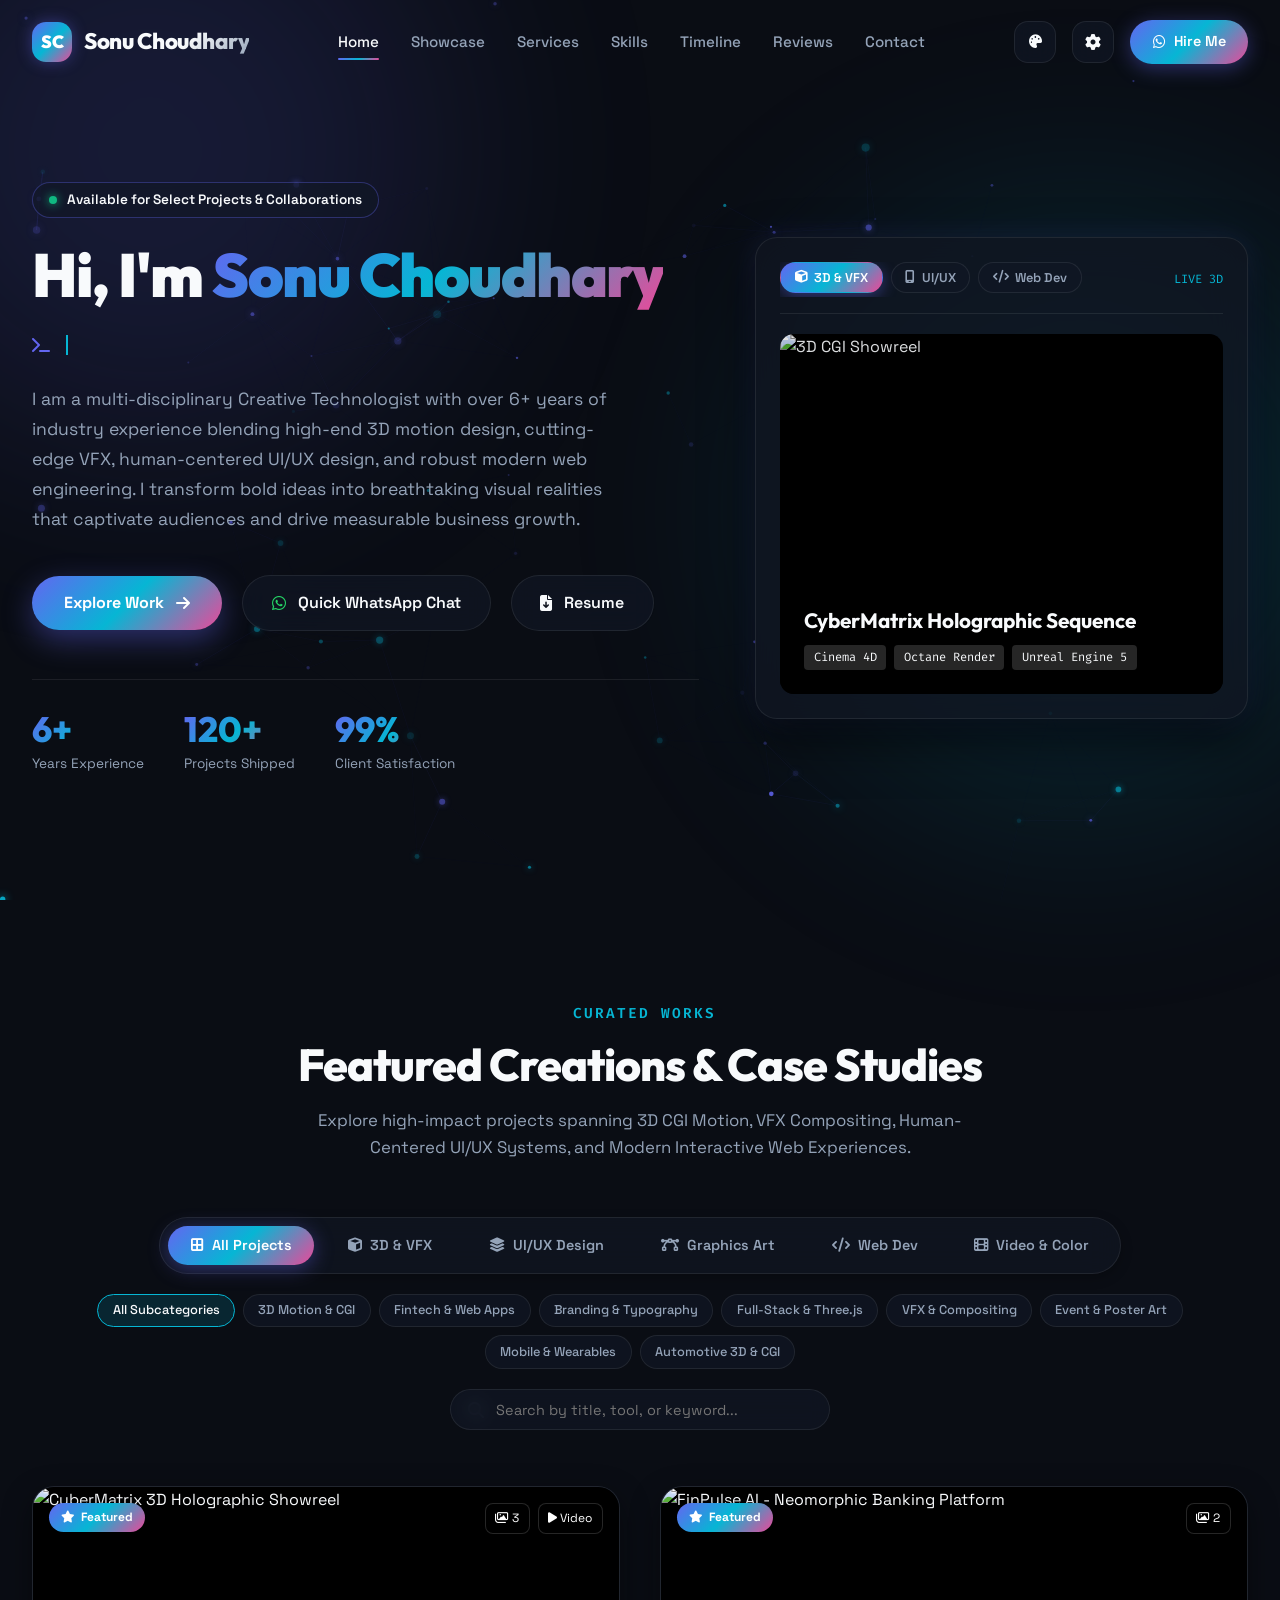
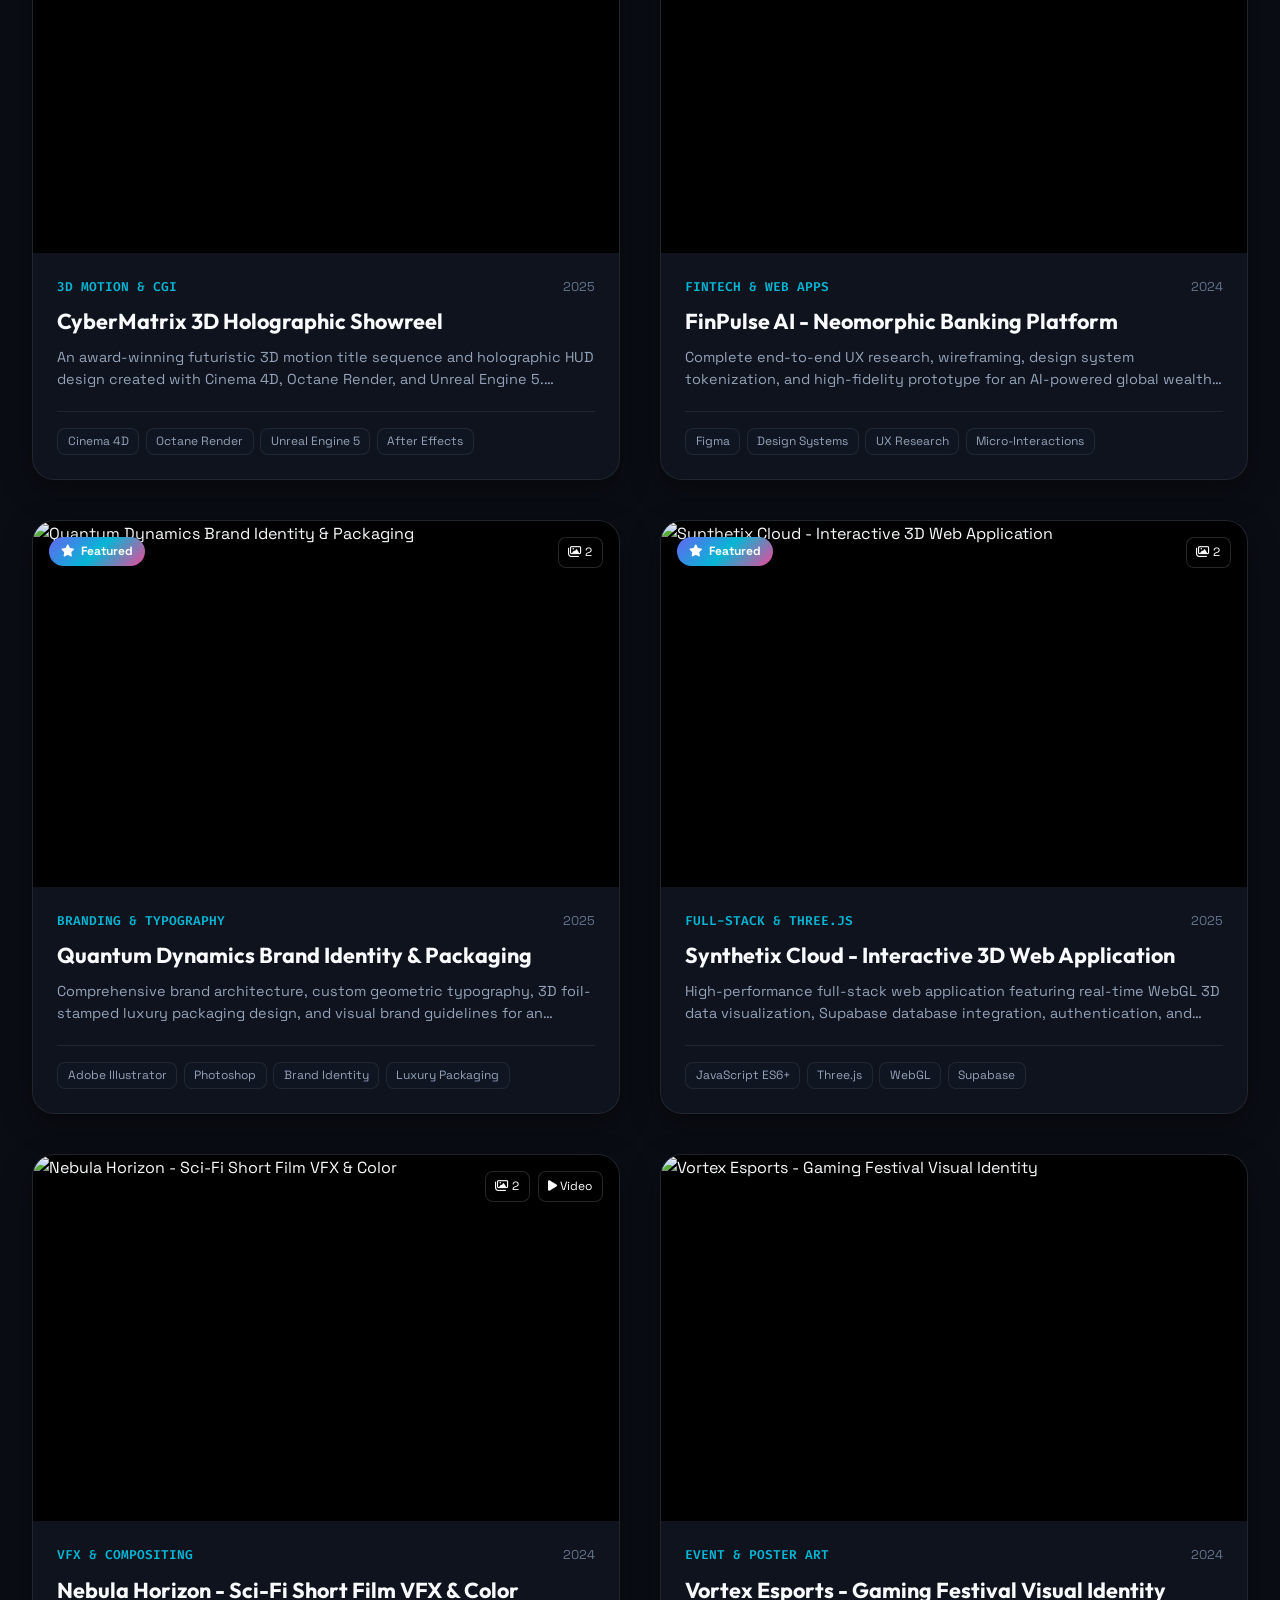
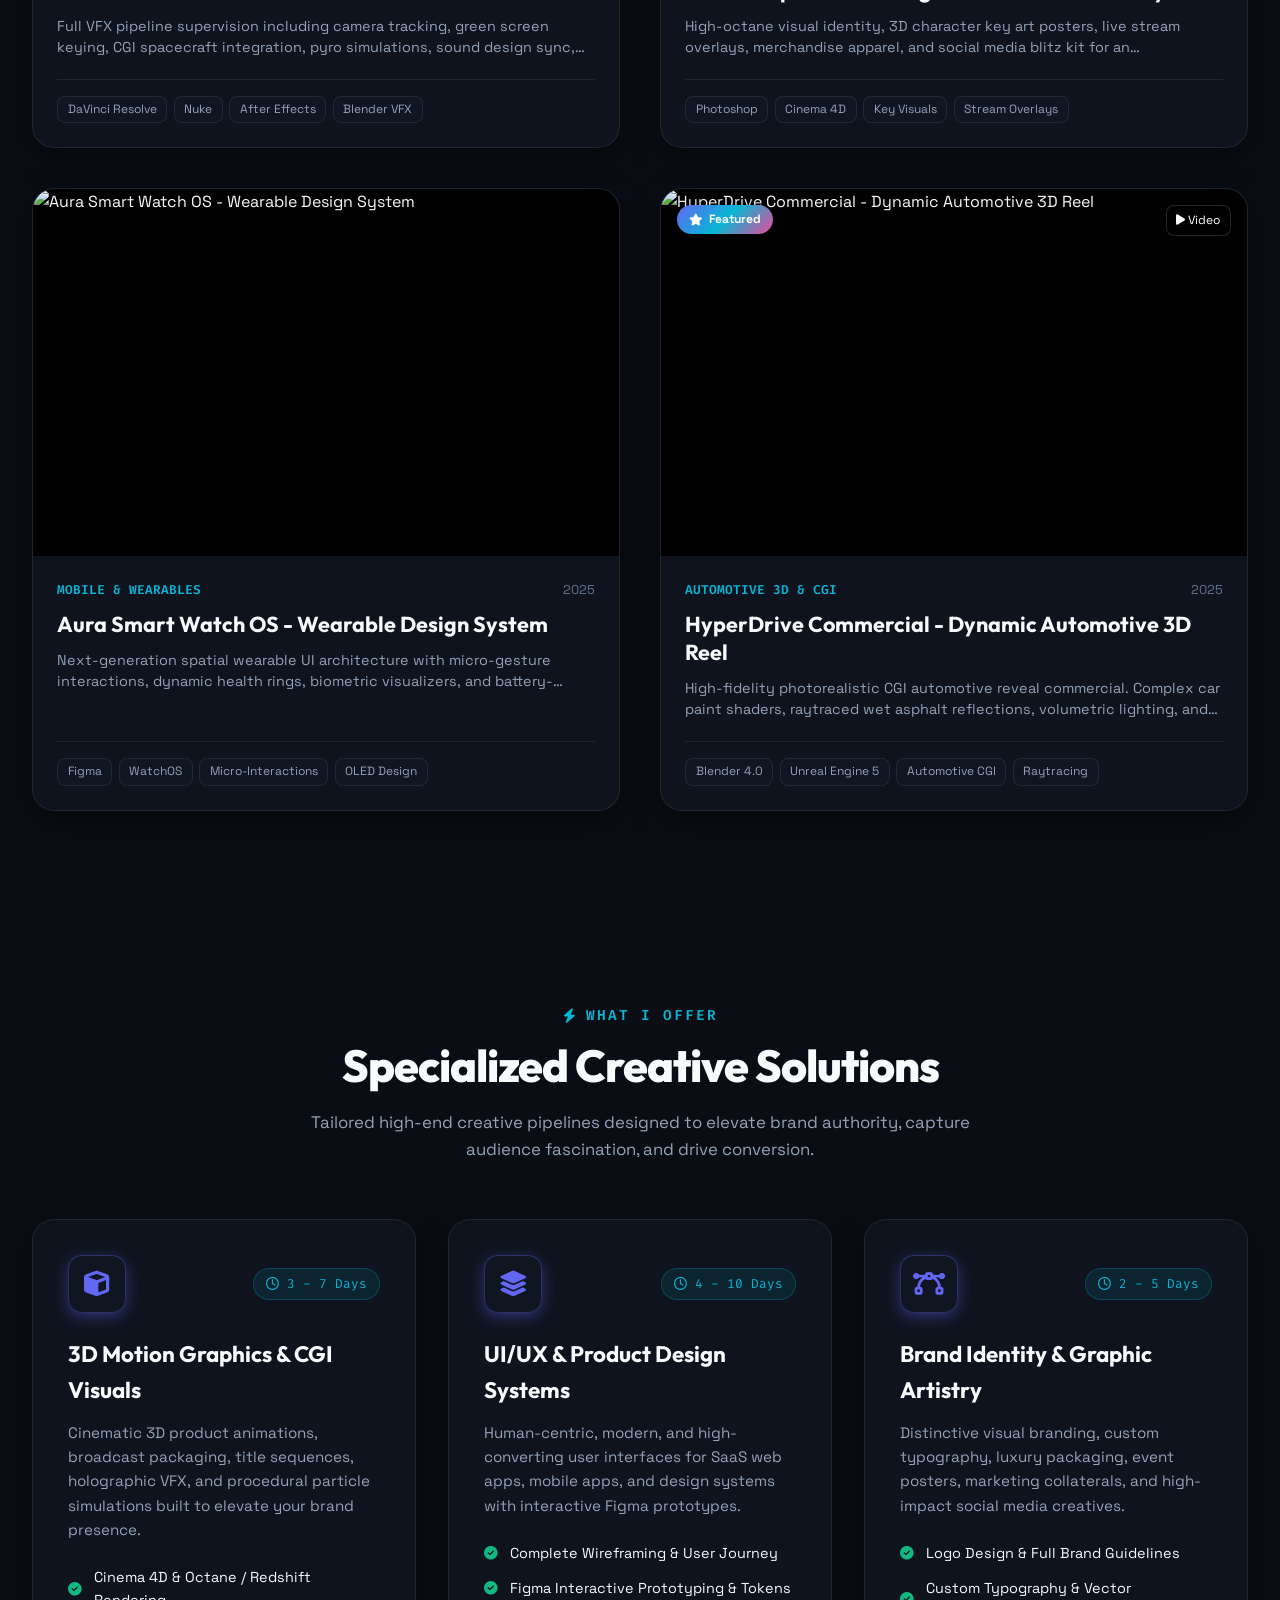
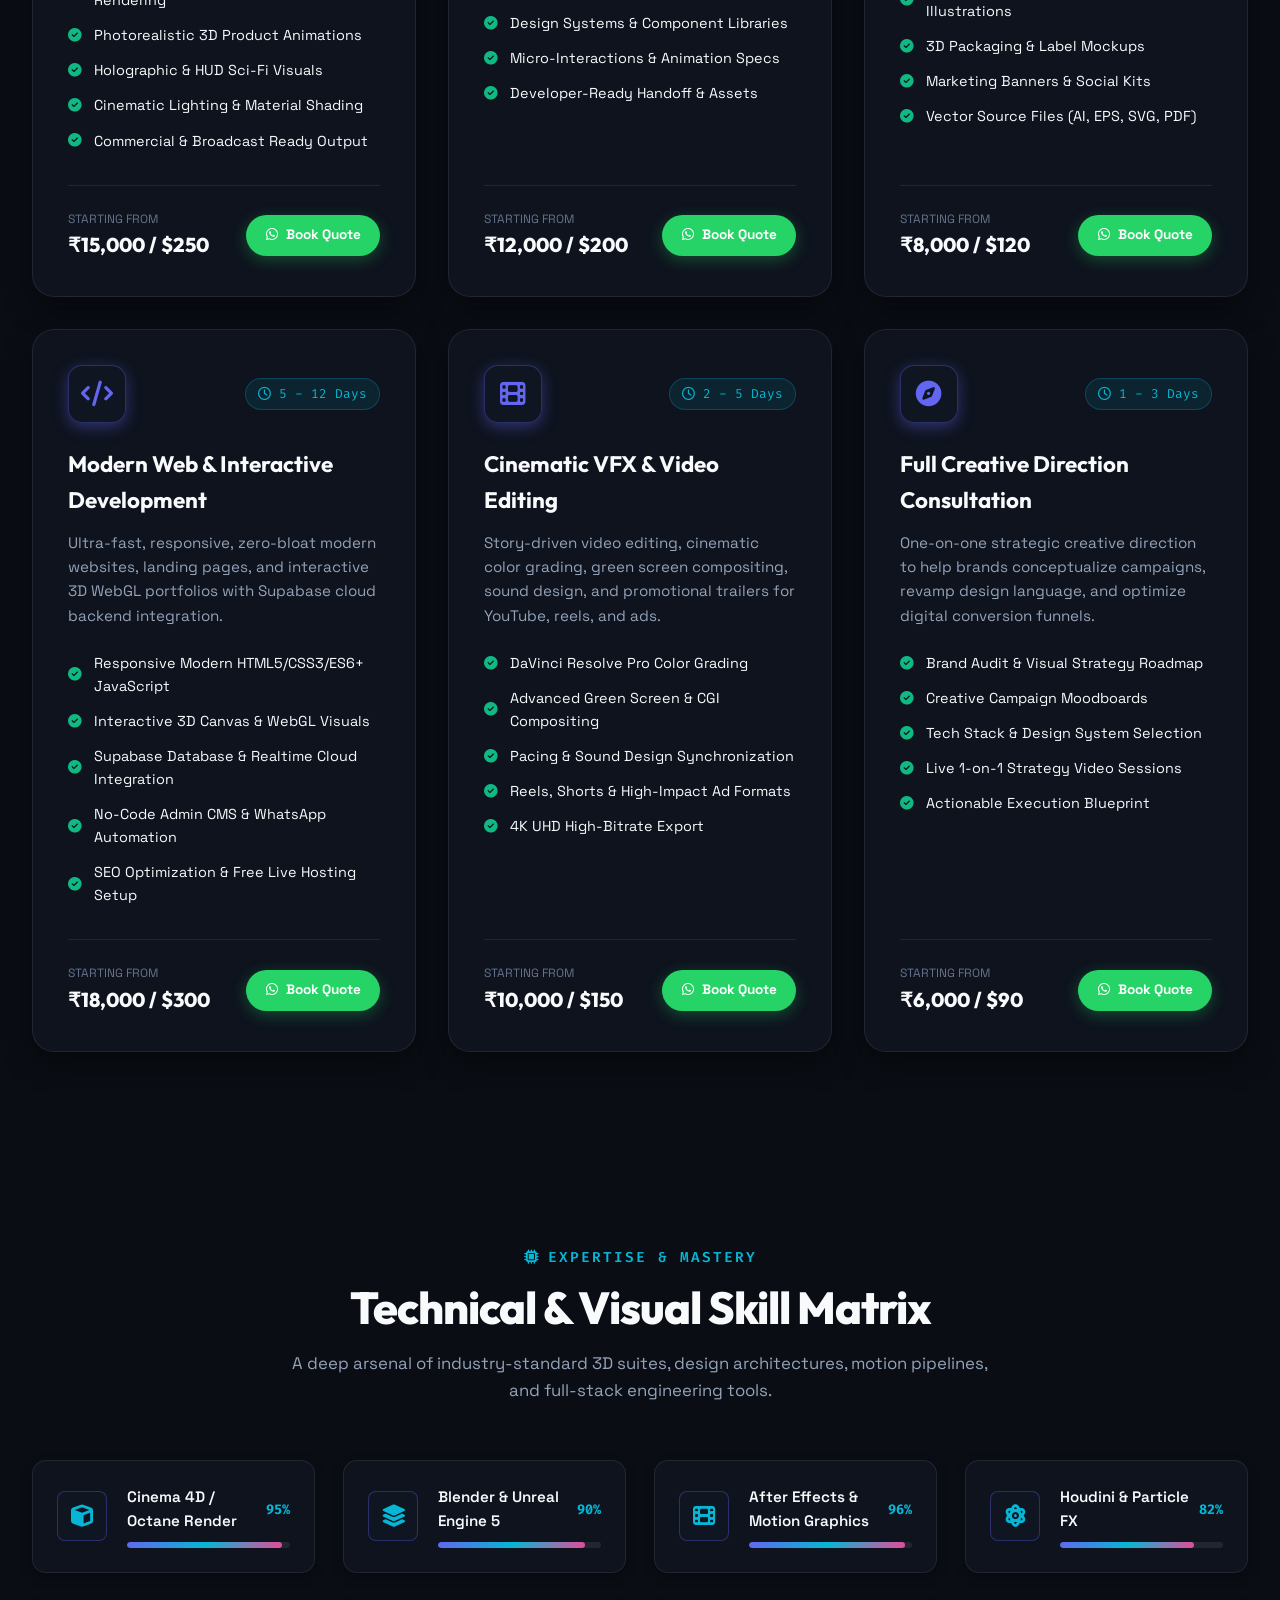
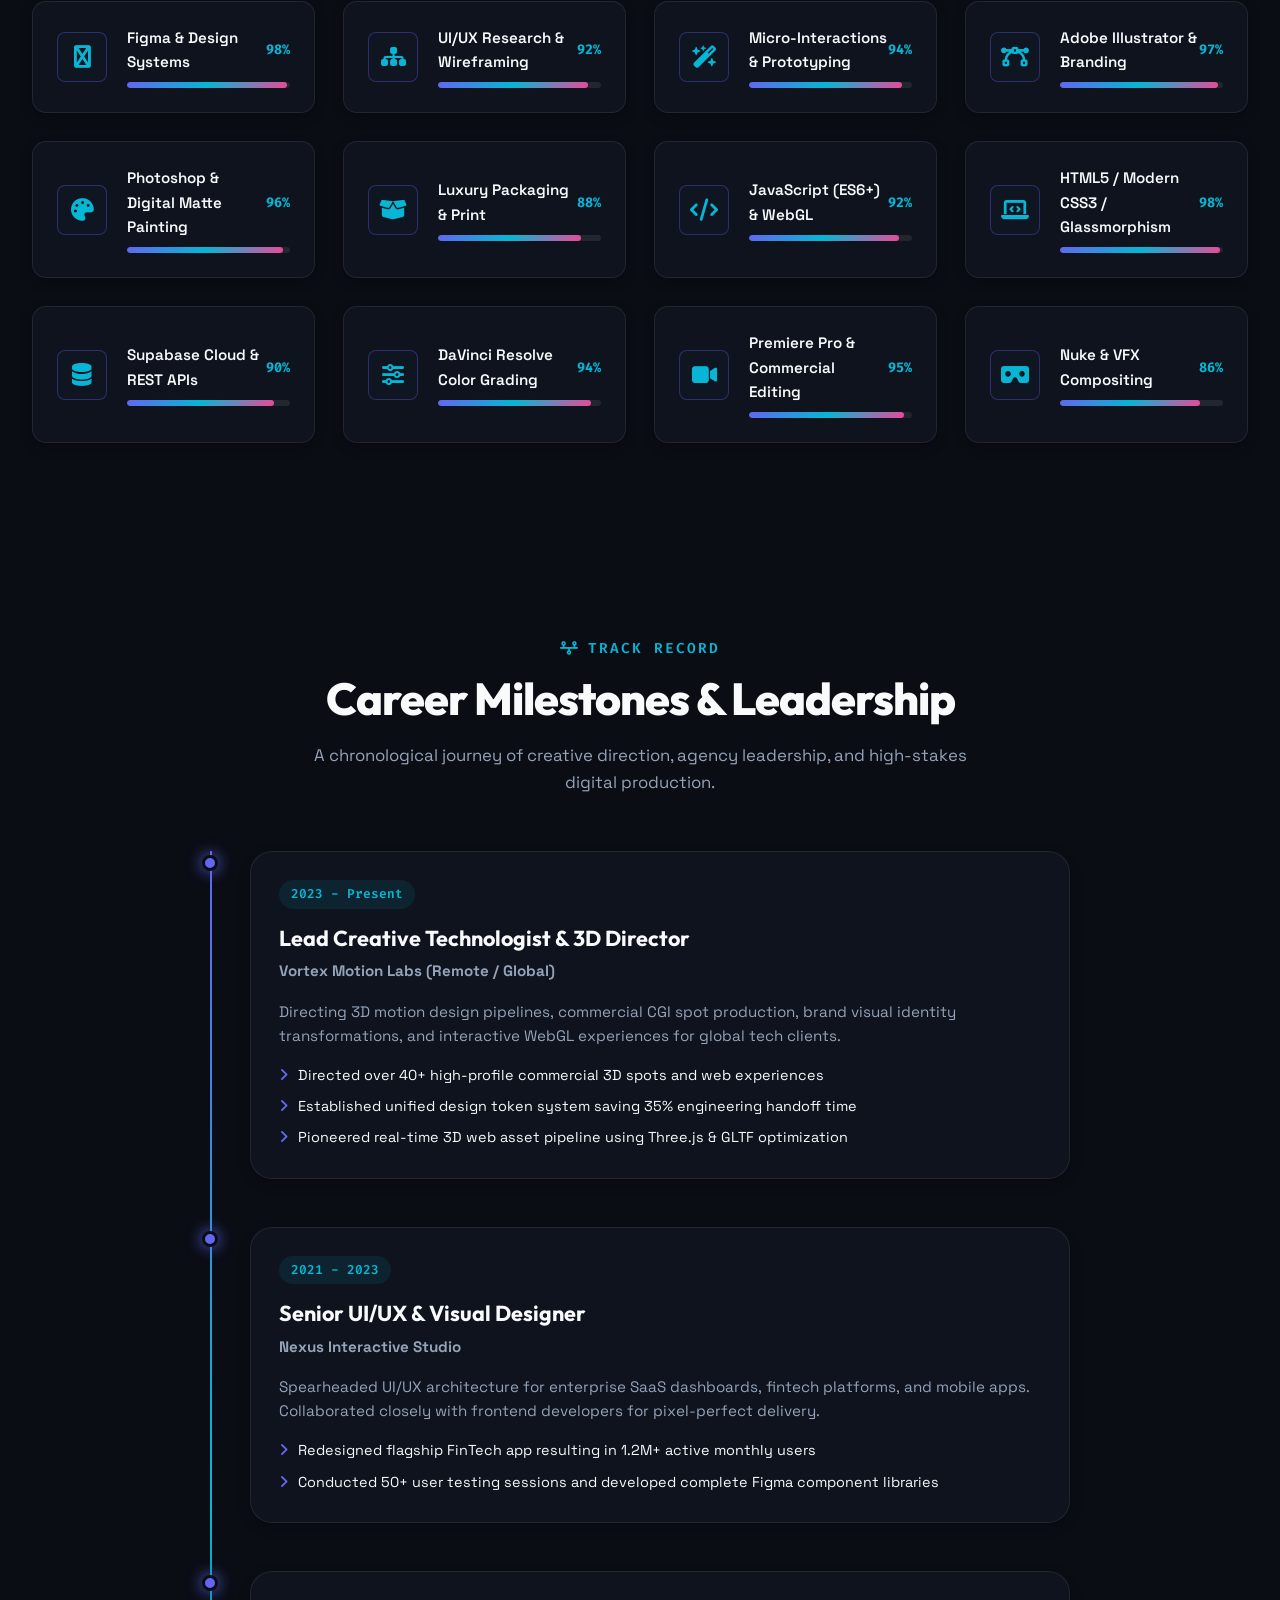
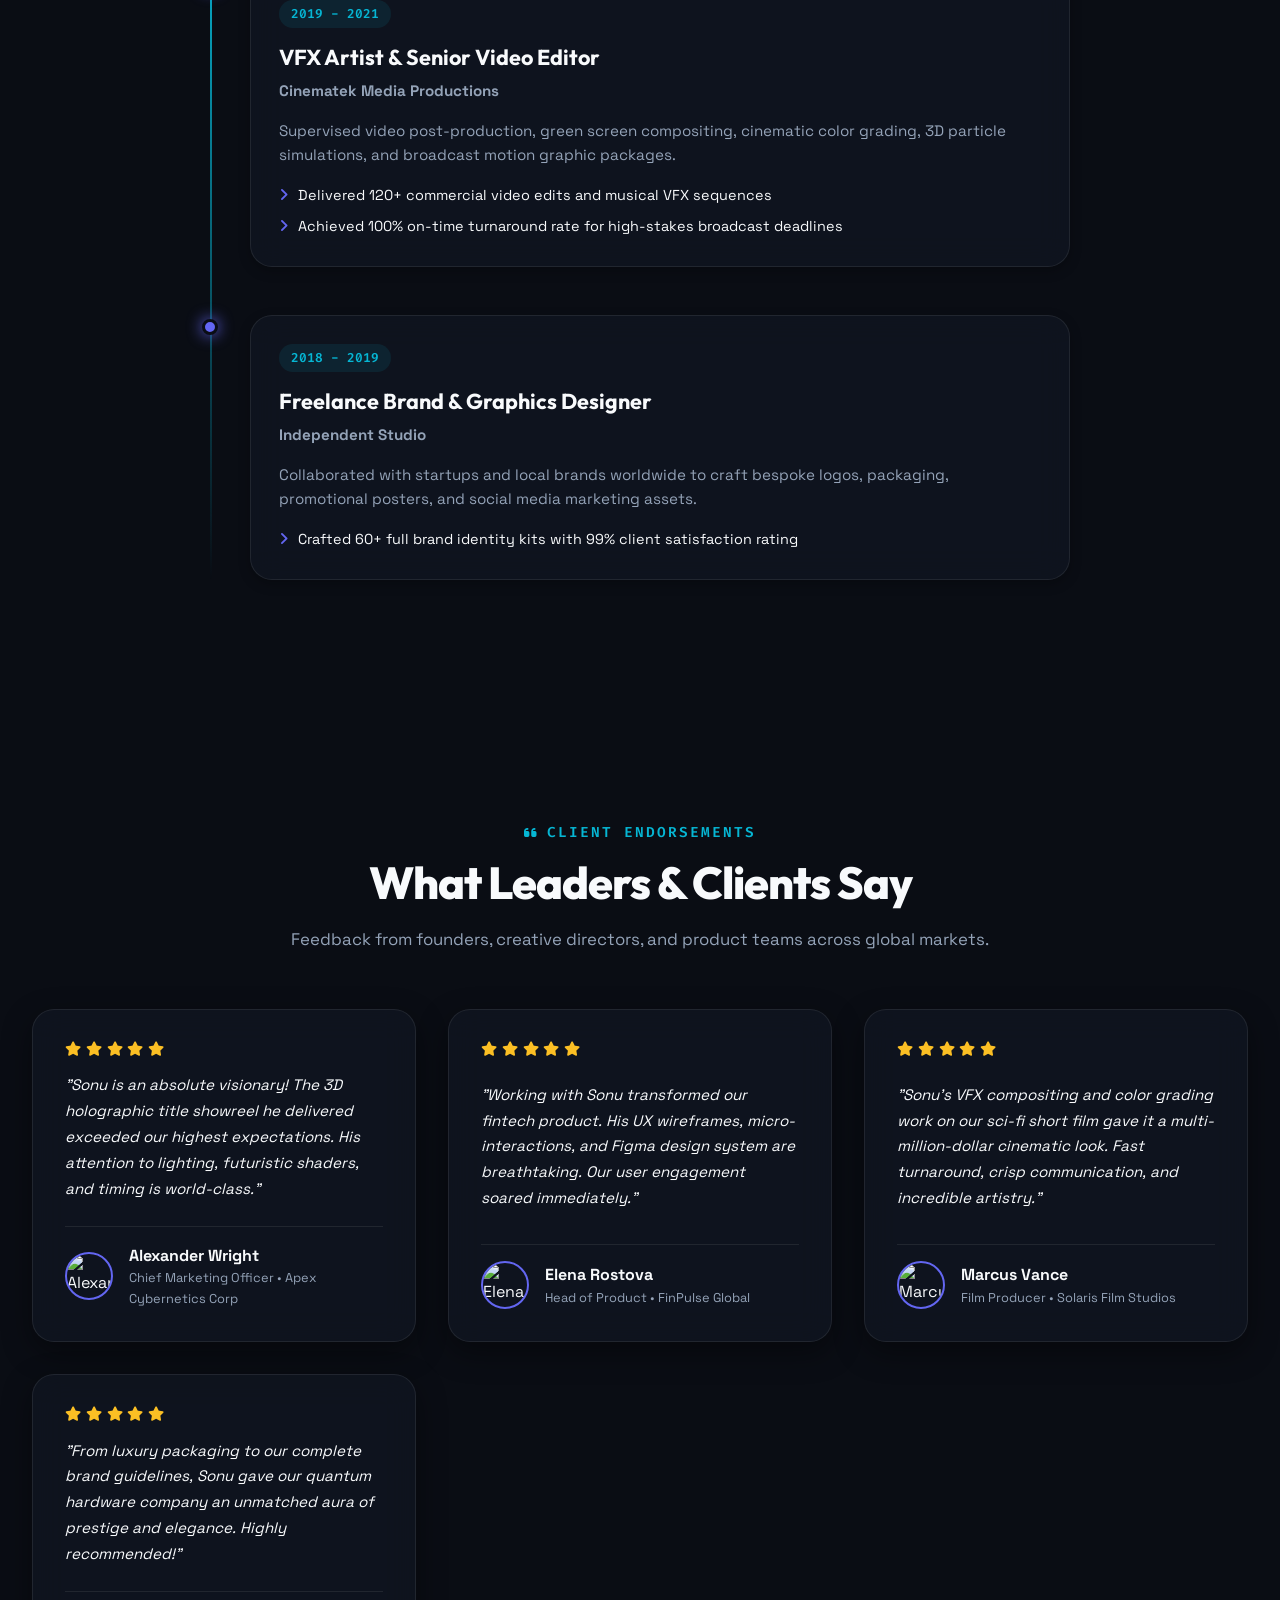
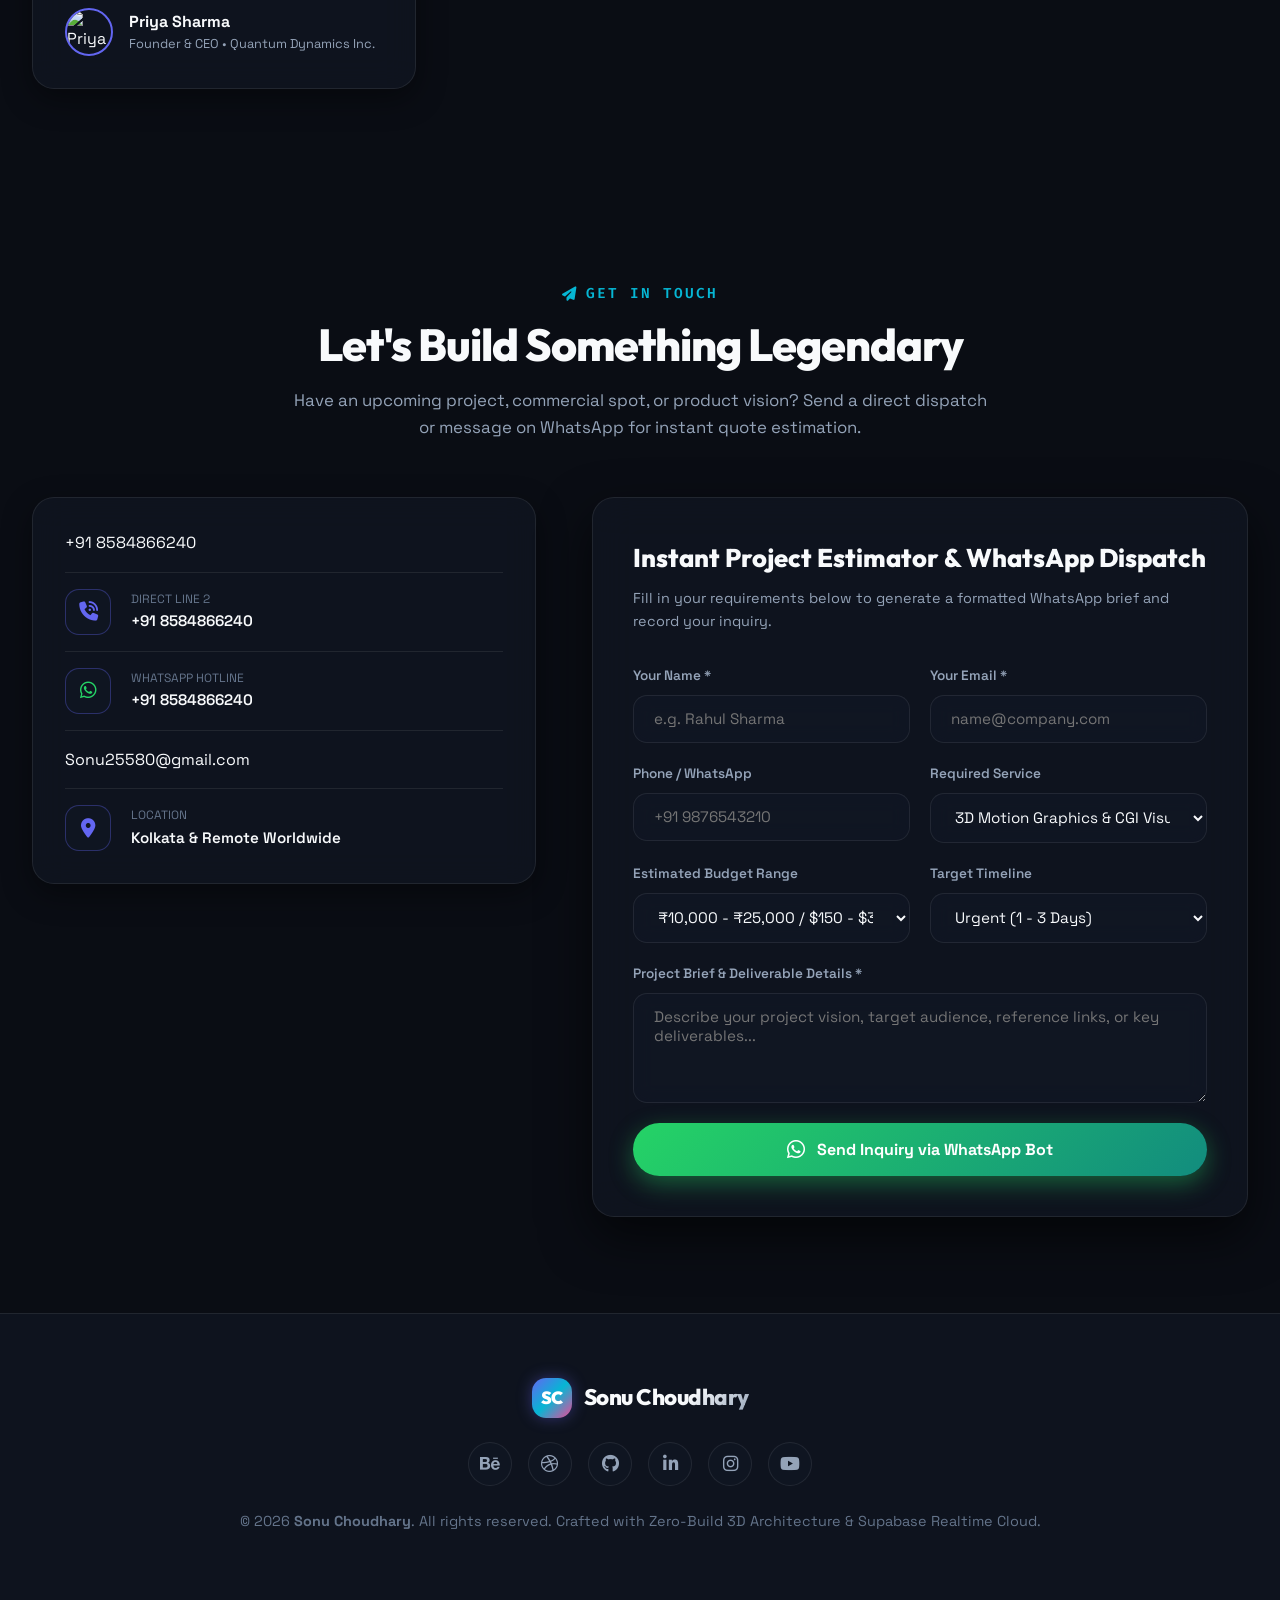
==== index.html @ cff1d8b0 "Add files via upload" ====
<!DOCTYPE html>
<html lang="en" data-theme="cyber-dark">
<head>
  <meta charset="UTF-8" />
  <meta name="viewport" content="width=device-width, initial-scale=1.0" />
  
  <!-- Primary SEO Meta Tags -->
  <title>Sonu Choudhary | Creative Technologist, 3D Motion & VFX Artist, UI/UX Designer</title>
  <meta name="title" content="Sonu Choudhary | Creative Technologist, 3D Motion & VFX Artist, UI/UX Designer" />
  <meta name="description" content="Portfolio of Sonu Choudhary - Multi-disciplinary Creative Technologist, 3D Motion & VFX Artist, UI/UX Designer, Graphics Artist & Full-Stack Web Developer." />
  <meta name="keywords" content="Sonu Choudhary, 3D Motion Artist, VFX Artist, UI/UX Designer, Graphics Designer, Web Developer, Video Editor, Cinema 4D, Figma, Three.js, Portfolio" />
  <meta name="author" content="Sonu Choudhary" />
  <meta name="robots" content="index, follow" />

  <!-- Open Graph / Facebook / WhatsApp -->
  <meta property="og:type" content="website" />
  <meta property="og:url" content="https://sonuchoudhary.com" />
  <meta property="og:title" content="Sonu Choudhary | 3D Motion & VFX Artist, UI/UX Designer & Web Developer" />
  <meta property="og:description" content="Crafting immersive 3D digital experiences, cinematic visual effects, and high-conversion UI/UX interfaces." />
  <meta property="og:image" content="https://images.unsplash.com/photo-1618005182384-a83a8bd57fbe?auto=format&fit=crop&w=1200&q=80" />

  <!-- Font Awesome CDN -->
  <link rel="stylesheet" href="https://cdnjs.cloudflare.com/ajax/libs/font-awesome/6.5.1/css/all.min.css" integrity="sha512-DTOQO9RWCH3ppGqcWaEA1BIZOC6xxalwEsw9c2QQeAIftl+Vegovlnee1c9QX4TctnWMn13TZye+giMm8e2LwA==" crossorigin="anonymous" referrerpolicy="no-referrer" />

  <!-- Core Stylesheet -->
  <link rel="stylesheet" href="./css/style.css" />

  <!-- Supabase JS CDN (Zero-Build Cloud Integration) -->
  <script src="https://cdn.jsdelivr.net/npm/@supabase/supabase-js@2"></script>
</head>
<body>

  <!-- Ambient Color Glows -->
  <div class="ambient-glow ambient-glow-1"></div>
  <div class="ambient-glow ambient-glow-2"></div>

  <!-- 3D Interactive Particle Canvas -->
  <canvas id="bg-canvas"></canvas>

  <!-- 0-100% RADIAL SPLASH PRELOADER -->
  <div id="preloader">
    <div class="loader-content">
      <div class="loader-brand">SONU CHOUDHARY</div>
      <div class="loader-ring-wrapper">
        <svg class="loader-svg" viewBox="0 0 140 140">
          <defs>
            <linearGradient id="loaderGradient" x1="0%" y1="0%" x2="100%" y2="100%">
              <stop offset="0%" stop-color="#6366f1" />
              <stop offset="50%" stop-color="#06b6d4" />
              <stop offset="100%" stop-color="#ec4899" />
            </linearGradient>
          </defs>
          <circle class="loader-bg-circle" cx="70" cy="70" r="60" />
          <circle id="loaderCircle" class="loader-bar-circle" cx="70" cy="70" r="60" />
        </svg>
        <div id="loaderPercent" class="loader-percent">0%</div>
      </div>
      <div id="loaderStatus" class="loader-status">Initializing 3D Universe...</div>
    </div>
  </div>

  <!-- NAVIGATION BAR -->
  <header class="site-header">
    <div class="nav-container">
      <a href="#home" class="brand-logo">
        <div class="logo-badge">SC</div>
        <span class="logo-text user-name-target">Sonu Choudhary</span>
      </a>

      <nav class="nav-menu">
        <a href="#home" class="nav-link active">Home</a>
        <a href="#work" class="nav-link">Showcase</a>
        <a href="#services" class="nav-link">Services</a>
        <a href="#skills" class="nav-link">Skills</a>
        <a href="#experience" class="nav-link">Timeline</a>
        <a href="#reviews" class="nav-link">Reviews</a>
        <a href="#contact" class="nav-link">Contact</a>
      </nav>

      <div class="header-actions">
        <button class="theme-toggle-btn" title="Switch Theme (Cyber Dark / Neon / Gold / Light)">
          <i class="fa-solid fa-palette"></i>
        </button>
        <a href="admin.html" class="cms-link-btn" title="Open No-Code Admin CMS">
          <i class="fa-solid fa-gear"></i>
        </a>
        <a href="#contact" class="btn-hire user-whatsapp-link" target="_blank">
          <i class="fa-brands fa-whatsapp"></i> Hire Me
        </a>
        <button class="hamburger-btn" aria-label="Toggle Mobile Menu">
          <span></span>
          <span></span>
          <span></span>
        </button>
      </div>
    </div>
  </header>

  <!-- MOBILE DRAWER -->
  <div class="mobile-drawer">
    <nav class="drawer-links">
      <a href="#home" class="drawer-link active">Home</a>
      <a href="#work" class="drawer-link">Showcase</a>
      <a href="#services" class="drawer-link">Services</a>
      <a href="#skills" class="drawer-link">Skills Matrix</a>
      <a href="#experience" class="drawer-link">Career Milestones</a>
      <a href="#reviews" class="drawer-link">Client Reviews</a>
      <a href="#contact" class="drawer-link">Direct Inquiries</a>
      <a href="admin.html" class="drawer-link" style="color: var(--color-primary);"><i class="fa-solid fa-lock"></i> Admin CMS</a>
    </nav>
  </div>

  <!-- MOBILE 5-DOCK NAVIGATION -->
  <nav class="mobile-5dock">
    <a href="#home" class="dock-item active">
      <i class="fa-solid fa-house"></i>
      <span>Home</span>
    </a>
    <a href="#work" class="dock-item">
      <i class="fa-solid fa-layer-group"></i>
      <span>Work</span>
    </a>
    <a href="#services" class="dock-item">
      <i class="fa-solid fa-cube"></i>
      <span>Services</span>
    </a>
    <a href="#skills" class="dock-item">
      <i class="fa-solid fa-code"></i>
      <span>Skills</span>
    </a>
    <a href="#contact" class="dock-item">
      <i class="fa-solid fa-paper-plane"></i>
      <span>Contact</span>
    </a>
  </nav>

  <!-- 1. HERO SECTION -->
  <section id="home" class="hero-section">
    <div class="hero-grid">
      <div class="hero-text-content">
        <div class="hero-badge-wrapper">
          <span class="badge-pulse"></span>
          <span class="badge-text">Available for Select Projects & Collaborations</span>
        </div>

        <h1 class="hero-title">
          Hi, I'm <span class="hero-highlight user-name-target">Sonu Choudhary</span>
        </h1>

        <div class="hero-roles-typed">
          <i class="fa-solid fa-terminal" style="font-size: 1rem; color: var(--color-primary);"></i>
          <span id="heroRolesTyped">Creative Technologist</span>
          <span class="cursor-blink"></span>
        </div>

        <p class="hero-bio user-bio-target">
          I am a multi-disciplinary Creative Technologist blending high-end 3D motion design, cutting-edge VFX, human-centered UI/UX design, and robust modern web engineering to craft immersive digital realities.
        </p>

        <div class="hero-cta-group">
          <a href="#work" class="btn-primary">
            <span>Explore Work</span>
            <i class="fa-solid fa-arrow-right"></i>
          </a>
          <a href="#contact" class="btn-glass user-whatsapp-link" target="_blank">
            <i class="fa-brands fa-whatsapp" style="color: #25d366;"></i>
            <span>Quick WhatsApp Chat</span>
          </a>
          <a href="#" id="heroResumeBtn" class="btn-glass" download>
            <i class="fa-solid fa-file-arrow-down"></i>
            <span>Resume</span>
          </a>
        </div>

        <div class="hero-stats-row">
          <div class="stat-item">
            <span class="stat-number">6+</span>
            <span class="stat-label">Years Experience</span>
          </div>
          <div class="stat-item">
            <span class="stat-number">120+</span>
            <span class="stat-label">Projects Shipped</span>
          </div>
          <div class="stat-item">
            <span class="stat-number">99%</span>
            <span class="stat-label">Client Satisfaction</span>
          </div>
        </div>
      </div>

      <!-- Bespoke Domain Showcase Visualizer -->
      <div class="hero-visual-card">
        <div class="showcase-header">
          <div class="showcase-modes">
            <button class="mode-btn active" data-mode="vfx">
              <i class="fa-solid fa-cube"></i> 3D & VFX
            </button>
            <button class="mode-btn" data-mode="uiux">
              <i class="fa-solid fa-mobile-screen"></i> UI/UX
            </button>
            <button class="mode-btn" data-mode="terminal">
              <i class="fa-solid fa-code"></i> Web Dev
            </button>
          </div>
          <span style="font-family: var(--font-mono); font-size: 0.75rem; color: var(--color-accent);">LIVE 3D</span>
        </div>

        <div class="showcase-display">
          <!-- 3D VFX Showreel View -->
          <div id="panel-vfx" class="showcase-panel panel-vfx active">
            <img src="https://images.unsplash.com/photo-1618005182384-a83a8bd57fbe?auto=format&fit=crop&w=1200&q=80" alt="3D CGI Showreel" />
            <div class="vfx-hud-overlay">
              <div class="hud-title">CyberMatrix Holographic Sequence</div>
              <div class="hud-tags">
                <span class="hud-tag">Cinema 4D</span>
                <span class="hud-tag">Octane Render</span>
                <span class="hud-tag">Unreal Engine 5</span>
              </div>
            </div>
          </div>

          <!-- UI/UX Figma Mockup View -->
          <div id="panel-uiux" class="showcase-panel panel-uiux">
            <div class="figma-toolbar">
              <span><i class="fa-brands fa-figma" style="color: #f24e1e;"></i> FinPulse OS Prototype</span>
              <span style="color: #10b981;">100% Zoom</span>
            </div>
            <div class="figma-canvas">
              <div class="mockup-phone-frame">
                <div style="height: 14px; background: rgba(255,255,255,0.1); border-radius: 4px;"></div>
                <div style="height: 60px; background: var(--gradient-brand); border-radius: 8px; padding: 6px;">
                  <div style="font-size: 0.6rem; color: #fff; font-weight: bold;">Portfolio Balance</div>
                  <div style="font-size: 0.85rem; color: #fff; font-weight: 800;">$142,580.00</div>
                </div>
                <div style="display: flex; gap: 4px; flex: 1;">
                  <div style="flex: 1; background: rgba(255,255,255,0.05); border-radius: 6px;"></div>
                  <div style="flex: 1; background: rgba(255,255,255,0.05); border-radius: 6px;"></div>
                </div>
              </div>
            </div>
          </div>

          <!-- Web Dev Terminal View -->
          <div id="panel-terminal" class="showcase-panel panel-terminal">
            <div class="terminal-header">
              <div class="terminal-dot dot-red"></div>
              <div class="terminal-dot dot-yellow"></div>
              <div class="terminal-dot dot-green"></div>
              <span style="margin-left: 8px; font-size: 0.75rem; color: #8b949e;">sonu@creative-technologist ~ %</span>
            </div>
            <div class="terminal-code">
              <span class="code-comment">// Sonu Choudhary Core Architecture</span><br/>
              <span class="code-keyword">const</span> <span class="code-fn">technologist</span> = {<br/>
              &nbsp;&nbsp;name: <span class="code-str">"Sonu Choudhary"</span>,<br/>
              &nbsp;&nbsp;skills: [<span class="code-str">"3D Motion"</span>, <span class="code-str">"VFX"</span>, <span class="code-str">"UI/UX"</span>, <span class="code-str">"ThreeJS"</span>],<br/>
              &nbsp;&nbsp;cloud: <span class="code-str">"Supabase PostgreSQL"</span>,<br/>
              &nbsp;&nbsp;deliverables: <span class="code-fn">async</span> () => <span class="code-keyword">await</span> launchWorldClassArt()<br/>
              };<br/>
              <span class="code-fn">technologist.deliverables</span>();
            </div>
          </div>
        </div>
      </div>
    </div>
  </section>

  <!-- 2. PORTFOLIO SHOWCASE SECTION -->
  <section id="work" class="section">
    <div class="section-header">
      <div class="section-subtitle">
        <i class="fa-solid fa-sparkles"></i> Curated Works
      </div>
      <h2 class="section-title">Featured Creations & Case Studies</h2>
      <p class="section-desc">
        Explore high-impact projects spanning 3D CGI Motion, VFX Compositing, Human-Centered UI/UX Systems, and Modern Interactive Web Experiences.
      </p>
    </div>

    <!-- Category & Subcategory Filter Hub -->
    <div class="filter-hub">
      <div class="filter-categories">
        <button class="cat-btn active" data-cat="all">
          <i class="fa-solid fa-border-all"></i> All Projects
        </button>
        <button class="cat-btn" data-cat="3d-vfx">
          <i class="fa-solid fa-cube"></i> 3D & VFX
        </button>
        <button class="cat-btn" data-cat="ui-ux">
          <i class="fa-solid fa-layer-group"></i> UI/UX Design
        </button>
        <button class="cat-btn" data-cat="graphics">
          <i class="fa-solid fa-bezier-curve"></i> Graphics Art
        </button>
        <button class="cat-btn" data-cat="web-dev">
          <i class="fa-solid fa-code"></i> Web Dev
        </button>
        <button class="cat-btn" data-cat="vfx-video">
          <i class="fa-solid fa-film"></i> Video & Color
        </button>
      </div>

      <!-- Dynamic Subcategory Pills -->
      <div id="subcategoryPills" class="subcategory-pills"></div>

      <!-- Live Search Bar -->
      <div class="search-input-wrapper">
        <i class="fa-solid fa-magnifying-glass search-icon"></i>
        <input type="text" id="projectSearchInput" class="search-input" placeholder="Search by title, tool, or keyword..." />
      </div>
    </div>

    <!-- Project Cards Grid -->
    <div id="projectsGrid" class="projects-grid"></div>
  </section>

  <!-- 3. SERVICES SECTION -->
  <section id="services" class="section">
    <div class="section-header">
      <div class="section-subtitle">
        <i class="fa-solid fa-bolt"></i> What I Offer
      </div>
      <h2 class="section-title">Specialized Creative Solutions</h2>
      <p class="section-desc">
        Tailored high-end creative pipelines designed to elevate brand authority, capture audience fascination, and drive conversion.
      </p>
    </div>

    <div id="servicesGrid" class="services-grid"></div>
  </section>

  <!-- 4. SKILL MATRIX SECTION -->
  <section id="skills" class="section">
    <div class="section-header">
      <div class="section-subtitle">
        <i class="fa-solid fa-microchip"></i> Expertise & Mastery
      </div>
      <h2 class="section-title">Technical & Visual Skill Matrix</h2>
      <p class="section-desc">
        A deep arsenal of industry-standard 3D suites, design architectures, motion pipelines, and full-stack engineering tools.
      </p>
    </div>

    <div id="skillsContainer" class="skills-container"></div>
  </section>

  <!-- 5. CAREER TIMELINE & EXPERIENCE -->
  <section id="experience" class="section">
    <div class="section-header">
      <div class="section-subtitle">
        <i class="fa-solid fa-timeline"></i> Track Record
      </div>
      <h2 class="section-title">Career Milestones & Leadership</h2>
      <p class="section-desc">
        A chronological journey of creative direction, agency leadership, and high-stakes digital production.
      </p>
    </div>

    <div id="timelineWrapper" class="timeline-wrapper"></div>
  </section>

  <!-- 6. CLIENT REVIEWS & TESTIMONIALS -->
  <section id="reviews" class="section">
    <div class="section-header">
      <div class="section-subtitle">
        <i class="fa-solid fa-quote-left"></i> Client Endorsements
      </div>
      <h2 class="section-title">What Leaders & Clients Say</h2>
      <p class="section-desc">
        Feedback from founders, creative directors, and product teams across global markets.
      </p>
    </div>

    <div id="reviewsGrid" class="reviews-grid"></div>
  </section>

  <!-- 7. WHATSAPP SMART AUTOMATION & CONTACT SECTION -->
  <section id="contact" class="section">
    <div class="section-header">
      <div class="section-subtitle">
        <i class="fa-solid fa-paper-plane"></i> Get In Touch
      </div>
      <h2 class="section-title">Let's Build Something Legendary</h2>
      <p class="section-desc">
        Have an upcoming project, commercial spot, or product vision? Send a direct dispatch or message on WhatsApp for instant quote estimation.
      </p>
    </div>

    <div class="contact-section-grid">
      <!-- Direct Contact Cards -->
      <div class="contact-info-panel">
        <div class="contact-direct-card">
          <a href="tel:+918620028817" class="direct-link-item user-phone-target">
            <div class="direct-icon"><i class="fa-solid fa-phone"></i></div>
            <div class="direct-detail">
              <span class="direct-label">Direct Line 1</span>
              <span class="direct-value">+91 8620028817</span>
            </div>
          </a>

          <a href="tel:+918584866240" class="direct-link-item">
            <div class="direct-icon"><i class="fa-solid fa-phone-volume"></i></div>
            <div class="direct-detail">
              <span class="direct-label">Direct Line 2</span>
              <span class="direct-value">+91 8584866240</span>
            </div>
          </a>

          <a href="https://wa.me/918584866240" target="_blank" class="direct-link-item user-whatsapp-link">
            <div class="direct-icon" style="color: #25d366;"><i class="fa-brands fa-whatsapp"></i></div>
            <div class="direct-detail">
              <span class="direct-label">WhatsApp Hotline</span>
              <span class="direct-value">+91 8584866240</span>
            </div>
          </a>

          <a href="mailto:Sonu25580@gmail.com" class="direct-link-item user-email-target">
            <div class="direct-icon"><i class="fa-solid fa-envelope"></i></div>
            <div class="direct-detail">
              <span class="direct-label">Official Email</span>
              <span class="direct-value">Sonu25580@gmail.com</span>
            </div>
          </a>

          <div class="direct-link-item">
            <div class="direct-icon"><i class="fa-solid fa-location-dot"></i></div>
            <div class="direct-detail">
              <span class="direct-label">Location</span>
              <span class="direct-value user-location-target">Kolkata & Remote Worldwide</span>
            </div>
          </div>
        </div>
      </div>

      <!-- WhatsApp Smart Automation Bot Form -->
      <form id="whatsappBotForm" class="whatsapp-bot-form">
        <h3 class="form-title">Instant Project Estimator & WhatsApp Dispatch</h3>
        <p class="form-subtitle">Fill in your requirements below to generate a formatted WhatsApp brief and record your inquiry.</p>

        <div class="form-grid">
          <div class="form-group">
            <label class="form-label" for="inqName">Your Name *</label>
            <input type="text" id="inqName" class="form-input" placeholder="e.g. Rahul Sharma" required />
          </div>

          <div class="form-group">
            <label class="form-label" for="inqEmail">Your Email *</label>
            <input type="email" id="inqEmail" class="form-input" placeholder="name@company.com" required />
          </div>

          <div class="form-group">
            <label class="form-label" for="inqPhone">Phone / WhatsApp</label>
            <input type="tel" id="inqPhone" class="form-input" placeholder="+91 9876543210" />
          </div>

          <div class="form-group">
            <label class="form-label" for="inqService">Required Service</label>
            <select id="inqService" class="form-select">
              <option value="3D Motion Graphics & CGI Visuals">3D Motion Graphics & CGI Visuals</option>
              <option value="UI/UX & Product Design Systems">UI/UX & Product Design Systems</option>
              <option value="Brand Identity & Graphic Artistry">Brand Identity & Graphic Artistry</option>
              <option value="Modern Web & Interactive Development">Modern Web & Interactive Development</option>
              <option value="Cinematic VFX & Video Editing">Cinematic VFX & Video Editing</option>
              <option value="Creative Direction Consultation">Creative Direction Consultation</option>
            </select>
          </div>

          <div class="form-group">
            <label class="form-label" for="inqBudget">Estimated Budget Range</label>
            <select id="inqBudget" class="form-select">
              <option value="₹10,000 - ₹25,000 / $150 - $350">₹10,000 - ₹25,000 / $150 - $350</option>
              <option value="₹25,000 - ₹60,000 / $350 - $800">₹25,000 - ₹60,000 / $350 - $800</option>
              <option value="₹60,000 - ₹1,50,000+ / $800 - $2,000+">₹60,000 - ₹1,50,000+ / $800 - $2,000+</option>
              <option value="Custom Enterprise Scope">Custom Enterprise Scope</option>
            </select>
          </div>

          <div class="form-group">
            <label class="form-label" for="inqTimeline">Target Timeline</label>
            <select id="inqTimeline" class="form-select">
              <option value="Urgent (1 - 3 Days)">Urgent (1 - 3 Days)</option>
              <option value="Standard (1 - 2 Weeks)">Standard (1 - 2 Weeks)</option>
              <option value="Flexible (1 Month+)">Flexible (1 Month+)</option>
            </select>
          </div>

          <div class="form-group full-width">
            <label class="form-label" for="inqMessage">Project Brief & Deliverable Details *</label>
            <textarea id="inqMessage" class="form-textarea" placeholder="Describe your project vision, target audience, reference links, or key deliverables..." required></textarea>
          </div>
        </div>

        <button type="submit" class="btn-whatsapp-dispatch">
          <i class="fa-brands fa-whatsapp" style="font-size: 1.3rem;"></i>
          <span>Send Inquiry via WhatsApp Bot</span>
        </button>
      </form>
    </div>
  </section>

  <!-- 8. MULTI-MEDIA LIGHTBOX MODAL -->
  <div id="lightboxModal" class="lightbox-modal">
    <div class="lightbox-container">
      <button id="lightboxCloseBtn" class="lightbox-close-btn" aria-label="Close Lightbox">
        <i class="fa-solid fa-xmark"></i>
      </button>

      <div id="lightboxStage" class="lightbox-media-stage"></div>
      <div id="lightboxThumbsBar" class="lightbox-thumbs-bar"></div>

      <div class="lightbox-body">
        <div class="lightbox-meta-header">
          <div>
            <h3 id="lightboxTitle" class="lightbox-title">Project Title</h3>
            <span id="lightboxClient" style="font-size: 0.85rem; color: var(--color-accent); font-family: var(--font-mono);">Client Name</span>
          </div>
        </div>

        <p id="lightboxDesc" class="lightbox-desc">Project description details will appear here.</p>

        <div id="lightboxTags" class="project-tags-row"></div>

        <div class="lightbox-footer-actions">
          <span style="font-size: 0.85rem; color: var(--text-dim);">100% Bespoke Custom Execution</span>
          <a href="#" id="lightboxWhatsAppBtn" target="_blank" class="btn-service-whatsapp">
            <i class="fa-brands fa-whatsapp"></i> Inquire About This Project
          </a>
        </div>
      </div>
    </div>
  </div>

  <!-- FOOTER -->
  <footer class="site-footer">
    <div class="footer-container">
      <div class="brand-logo">
        <div class="logo-badge">SC</div>
        <span class="logo-text user-name-target">Sonu Choudhary</span>
      </div>

      <div class="footer-socials">
        <a href="https://behance.net" target="_blank" class="social-icon-btn" title="Behance"><i class="fa-brands fa-behance"></i></a>
        <a href="https://dribbble.com" target="_blank" class="social-icon-btn" title="Dribbble"><i class="fa-brands fa-dribbble"></i></a>
        <a href="https://github.com" target="_blank" class="social-icon-btn" title="GitHub"><i class="fa-brands fa-github"></i></a>
        <a href="https://linkedin.com" target="_blank" class="social-icon-btn" title="LinkedIn"><i class="fa-brands fa-linkedin-in"></i></a>
        <a href="https://instagram.com" target="_blank" class="social-icon-btn" title="Instagram"><i class="fa-brands fa-instagram"></i></a>
        <a href="https://youtube.com" target="_blank" class="social-icon-btn" title="YouTube"><i class="fa-brands fa-youtube"></i></a>
      </div>

      <p class="footer-copy">
        &copy; <span id="currentYear">2026</span> <strong class="user-name-target">Sonu Choudhary</strong>. All rights reserved. Crafted with Zero-Build 3D Architecture & Supabase Realtime Cloud.
      </p>
    </div>
  </footer>

  <!-- Core JavaScript Modules -->
  <script src="./js/supabase-config.js"></script>
  <script src="./js/data-store.js"></script>
  <script src="./js/canvas-bg.js"></script>
  <script src="./js/app.js"></script>
</body>
</html>
---- css/style.css ----
/* ==============================================================================
   🚀 ULTIMATE DYNAMIC 3D PORTFOLIO DESIGN SYSTEM & STYLESHEET
   Crafted for Sonu Choudhary - Creative Technologist & Visual Director
   ============================================================================== */

@import url('https://fonts.googleapis.com/css2?family=Fira+Code:wght@400;500;600&family=Outfit:wght@300;400;500;600;700;800;900&family=Space+Grotesk:wght@400;500;600;700&display=swap');

/* --- 1. THEME PRESETS & DESIGN TOKENS --- */
:root {
  /* Default: Cyber Dark Theme */
  --bg-main: #0a0d14;
  --bg-surface: rgba(16, 22, 34, 0.75);
  --bg-surface-hover: rgba(24, 33, 50, 0.85);
  --bg-glass: rgba(18, 24, 38, 0.65);
  --bg-glass-strong: rgba(15, 23, 42, 0.88);
  --border-glass: rgba(255, 255, 255, 0.08);
  --border-glass-glow: rgba(99, 102, 241, 0.35);

  --color-primary: #6366f1;
  --color-primary-glow: rgba(99, 102, 241, 0.4);
  --color-accent: #06b6d4;
  --color-accent-glow: rgba(6, 182, 212, 0.4);
  --color-secondary: #ec4899;
  --color-secondary-glow: rgba(236, 72, 153, 0.4);

  --text-main: #f8fafc;
  --text-muted: #94a3b8;
  --text-dim: #64748b;
  --gradient-brand: linear-gradient(135deg, #6366f1 0%, #06b6d4 50%, #ec4899 100%);
  --gradient-glow: radial-gradient(circle at 50% 50%, rgba(99, 102, 241, 0.15), transparent 70%);

  --font-heading: 'Outfit', sans-serif;
  --font-body: 'Space Grotesk', sans-serif;
  --font-mono: 'Fira Code', monospace;

  --radius-sm: 8px;
  --radius-md: 14px;
  --radius-lg: 22px;
  --radius-full: 9999px;

  --shadow-sm: 0 4px 12px rgba(0, 0, 0, 0.25);
  --shadow-md: 0 10px 30px rgba(0, 0, 0, 0.4);
  --shadow-lg: 0 20px 50px rgba(0, 0, 0, 0.6);
  --shadow-glow: 0 0 35px var(--color-primary-glow);

  --transition-fast: 0.2s cubic-bezier(0.4, 0, 0.2, 1);
  --transition-smooth: 0.35s cubic-bezier(0.16, 1, 0.3, 1);
  --transition-bounce: 0.5s cubic-bezier(0.34, 1.56, 0.64, 1);
}

/* Theme: Neon Cyberpunk */
[data-theme="neon-cyber"] {
  --bg-main: #05050c;
  --bg-surface: rgba(14, 11, 28, 0.8);
  --bg-surface-hover: rgba(25, 18, 50, 0.9);
  --bg-glass: rgba(18, 12, 36, 0.7);
  --border-glass: rgba(236, 72, 153, 0.2);
  --border-glass-glow: rgba(236, 72, 153, 0.5);
  --color-primary: #ec4899;
  --color-accent: #00f0ff;
  --color-secondary: #a855f7;
  --gradient-brand: linear-gradient(135deg, #ec4899 0%, #a855f7 50%, #00f0ff 100%);
}

/* Theme: Midnight Gold */
[data-theme="midnight-gold"] {
  --bg-main: #0c0b08;
  --bg-surface: rgba(22, 20, 15, 0.8);
  --bg-surface-hover: rgba(35, 30, 20, 0.9);
  --bg-glass: rgba(24, 21, 15, 0.7);
  --border-glass: rgba(234, 179, 8, 0.2);
  --border-glass-glow: rgba(234, 179, 8, 0.5);
  --color-primary: #eab308;
  --color-accent: #f59e0b;
  --color-secondary: #ca8a04;
  --gradient-brand: linear-gradient(135deg, #facc15 0%, #f59e0b 50%, #d97706 100%);
}

/* Theme: Luxury Light */
[data-theme="luxury-light"] {
  --bg-main: #f8fafc;
  --bg-surface: rgba(255, 255, 255, 0.85);
  --bg-surface-hover: rgba(241, 245, 249, 0.95);
  --bg-glass: rgba(255, 255, 255, 0.75);
  --bg-glass-strong: rgba(255, 255, 255, 0.95);
  --border-glass: rgba(0, 0, 0, 0.08);
  --border-glass-glow: rgba(99, 102, 241, 0.3);
  --color-primary: #4f46e5;
  --color-accent: #0891b2;
  --color-secondary: #db2777;
  --text-main: #0f172a;
  --text-muted: #475569;
  --text-dim: #94a3b8;
  --shadow-sm: 0 4px 12px rgba(0, 0, 0, 0.05);
  --shadow-md: 0 10px 30px rgba(0, 0, 0, 0.08);
  --shadow-lg: 0 20px 50px rgba(0, 0, 0, 0.12);
}

/* Theme: Synthwave Violet */
[data-theme="synthwave"] {
  --bg-main: #0d071d;
  --bg-surface: rgba(24, 12, 48, 0.75);
  --bg-surface-hover: rgba(38, 19, 74, 0.85);
  --bg-glass: rgba(26, 14, 52, 0.65);
  --border-glass: rgba(168, 85, 247, 0.2);
  --border-glass-glow: rgba(168, 85, 247, 0.5);
  --color-primary: #8b5cf6;
  --color-accent: #f43f5e;
  --color-secondary: #06b6d4;
  --gradient-brand: linear-gradient(135deg, #8b5cf6 0%, #f43f5e 50%, #06b6d4 100%);
}

/* --- 2. GLOBAL RESET & BASE STYLES --- */
*, *::before, *::after {
  box-sizing: border-box;
  margin: 0;
  padding: 0;
}

html {
  scroll-behavior: smooth;
  font-size: 16px;
  overflow-x: hidden;
}

body {
  font-family: var(--font-body);
  background-color: var(--bg-main);
  color: var(--text-main);
  min-height: 100vh;
  overflow-x: hidden;
  line-height: 1.6;
  transition: background-color var(--transition-smooth), color var(--transition-smooth);
}

::selection {
  background: var(--color-primary);
  color: #ffffff;
}

a {
  color: inherit;
  text-decoration: none;
}

ul {
  list-style: none;
}

img {
  max-width: 100%;
  height: auto;
  display: block;
}

button, input, select, textarea {
  font-family: inherit;
  border: none;
  outline: none;
  background: none;
  color: inherit;
}

button {
  cursor: pointer;
}

/* Background Canvas */
#bg-canvas {
  position: fixed;
  top: 0;
  left: 0;
  width: 100vw;
  height: 100vh;
  pointer-events: none;
  z-index: 0;
}

.ambient-glow {
  position: fixed;
  width: 600px;
  height: 600px;
  border-radius: 50%;
  filter: blur(120px);
  pointer-events: none;
  z-index: 0;
  opacity: 0.15;
  transition: transform 0.5s ease-out;
}

.ambient-glow-1 {
  top: -150px;
  left: -150px;
  background: var(--color-primary);
}

.ambient-glow-2 {
  bottom: 10%;
  right: -100px;
  background: var(--color-accent);
}

/* --- 3. 0-100% PRELOADER --- */
#preloader {
  position: fixed;
  inset: 0;
  background: var(--bg-main);
  z-index: 99999;
  display: flex;
  flex-direction: column;
  align-items: center;
  justify-content: center;
  transition: opacity 0.6s cubic-bezier(0.16, 1, 0.3, 1), visibility 0.6s;
}

#preloader.loaded {
  opacity: 0;
  visibility: hidden;
  pointer-events: none;
}

.loader-content {
  text-align: center;
  position: relative;
}

.loader-brand {
  font-family: var(--font-heading);
  font-size: 2.5rem;
  font-weight: 900;
  letter-spacing: 2px;
  background: var(--gradient-brand);
  -webkit-background-clip: text;
  -webkit-text-fill-color: transparent;
  margin-bottom: 2rem;
  animation: pulseBrand 2s infinite ease-in-out;
}

.loader-ring-wrapper {
  position: relative;
  width: 140px;
  height: 140px;
  margin: 0 auto 1.5rem;
}

.loader-svg {
  width: 100%;
  height: 100%;
  transform: rotate(-90deg);
}

.loader-bg-circle {
  fill: none;
  stroke: rgba(255, 255, 255, 0.08);
  stroke-width: 6;
}

.loader-bar-circle {
  fill: none;
  stroke: url(#loaderGradient);
  stroke-width: 6;
  stroke-linecap: round;
  stroke-dasharray: 380;
  stroke-dashoffset: 380;
  transition: stroke-dashoffset 0.1s linear;
}

.loader-percent {
  position: absolute;
  inset: 0;
  display: flex;
  align-items: center;
  justify-content: center;
  font-family: var(--font-mono);
  font-size: 1.6rem;
  font-weight: 700;
  color: var(--text-main);
}

.loader-status {
  font-family: var(--font-mono);
  font-size: 0.85rem;
  color: var(--color-accent);
  letter-spacing: 1px;
  text-transform: uppercase;
}

@keyframes pulseBrand {
  0%, 100% { transform: scale(1); opacity: 0.9; }
  50% { transform: scale(1.04); opacity: 1; }
}

/* --- 4. NAVIGATION BAR & HEADER --- */
.site-header {
  position: fixed;
  top: 0;
  left: 0;
  right: 0;
  z-index: 1000;
  padding: 1.25rem 2rem;
  transition: padding var(--transition-smooth), background-color var(--transition-smooth), backdrop-filter var(--transition-smooth);
}

.site-header.scrolled {
  padding: 0.85rem 2rem;
  background: var(--bg-glass-strong);
  backdrop-filter: blur(20px);
  -webkit-backdrop-filter: blur(20px);
  border-bottom: 1px solid var(--border-glass);
  box-shadow: var(--shadow-sm);
}

.nav-container {
  max-width: 1380px;
  margin: 0 auto;
  display: flex;
  align-items: center;
  justify-content: space-between;
}

.brand-logo {
  display: flex;
  align-items: center;
  gap: 0.75rem;
  font-family: var(--font-heading);
  font-size: 1.4rem;
  font-weight: 800;
  letter-spacing: -0.5px;
}

.logo-badge {
  width: 40px;
  height: 40px;
  border-radius: var(--radius-md);
  background: var(--gradient-brand);
  display: flex;
  align-items: center;
  justify-content: center;
  color: #fff;
  font-size: 1.1rem;
  font-weight: 900;
  box-shadow: 0 0 15px var(--color-primary-glow);
}

.logo-text {
  background: linear-gradient(135deg, var(--text-main) 60%, var(--text-muted));
  -webkit-background-clip: text;
  -webkit-text-fill-color: transparent;
}

.nav-menu {
  display: flex;
  align-items: center;
  gap: 2rem;
}

.nav-link {
  font-size: 0.95rem;
  font-weight: 500;
  color: var(--text-muted);
  position: relative;
  transition: color var(--transition-fast);
  padding: 0.4rem 0;
}

.nav-link:hover, .nav-link.active {
  color: var(--text-main);
}

.nav-link::after {
  content: '';
  position: absolute;
  bottom: 0;
  left: 0;
  width: 0;
  height: 2px;
  background: var(--gradient-brand);
  transition: width var(--transition-smooth);
  border-radius: var(--radius-full);
}

.nav-link:hover::after, .nav-link.active::after {
  width: 100%;
}

.header-actions {
  display: flex;
  align-items: center;
  gap: 1rem;
}

.theme-toggle-btn, .cms-link-btn {
  width: 42px;
  height: 42px;
  border-radius: var(--radius-md);
  background: var(--bg-glass);
  border: 1px solid var(--border-glass);
  display: flex;
  align-items: center;
  justify-content: center;
  color: var(--text-main);
  transition: all var(--transition-fast);
  backdrop-filter: blur(10px);
}

.theme-toggle-btn:hover, .cms-link-btn:hover {
  background: var(--bg-surface-hover);
  border-color: var(--color-primary);
  transform: translateY(-2px);
  box-shadow: 0 4px 15px var(--color-primary-glow);
}

.btn-hire {
  padding: 0.65rem 1.4rem;
  border-radius: var(--radius-full);
  background: var(--gradient-brand);
  color: #fff;
  font-weight: 600;
  font-size: 0.9rem;
  display: flex;
  align-items: center;
  gap: 0.5rem;
  box-shadow: 0 4px 20px var(--color-primary-glow);
  transition: transform var(--transition-smooth), box-shadow var(--transition-smooth);
}

.btn-hire:hover {
  transform: translateY(-2px) scale(1.02);
  box-shadow: 0 8px 30px var(--color-primary-glow);
}

.hamburger-btn {
  display: none;
  flex-direction: column;
  justify-content: center;
  gap: 5px;
  width: 42px;
  height: 42px;
  background: var(--bg-glass);
  border: 1px solid var(--border-glass);
  border-radius: var(--radius-md);
  padding: 10px;
}

.hamburger-btn span {
  display: block;
  height: 2px;
  width: 100%;
  background: var(--text-main);
  border-radius: 2px;
  transition: all var(--transition-smooth);
}

/* --- 5. HERO SECTION & BESPOKE DOMAIN SHOWCASE --- */
.hero-section {
  position: relative;
  min-height: 100vh;
  padding: 8.5rem 2rem 5rem;
  display: flex;
  align-items: center;
  z-index: 10;
  max-width: 1380px;
  margin: 0 auto;
}

.hero-grid {
  display: grid;
  grid-template-columns: 1.15fr 0.85fr;
  gap: 3.5rem;
  align-items: center;
  width: 100%;
}

.hero-badge-wrapper {
  display: inline-flex;
  align-items: center;
  gap: 0.6rem;
  padding: 0.4rem 1rem;
  background: var(--bg-glass);
  border: 1px solid var(--border-glass-glow);
  border-radius: var(--radius-full);
  margin-bottom: 1.5rem;
  backdrop-filter: blur(12px);
}

.badge-pulse {
  width: 8px;
  height: 8px;
  background: #10b981;
  border-radius: 50%;
  box-shadow: 0 0 10px #10b981;
  animation: pulseDot 2s infinite;
}

@keyframes pulseDot {
  0%, 100% { transform: scale(1); opacity: 1; }
  50% { transform: scale(1.4); opacity: 0.5; }
}

.badge-text {
  font-size: 0.85rem;
  font-weight: 600;
  color: var(--text-main);
}

.hero-title {
  font-family: var(--font-heading);
  font-size: 3.8rem;
  line-height: 1.1;
  font-weight: 900;
  letter-spacing: -1.5px;
  margin-bottom: 1.25rem;
}

.hero-highlight {
  background: var(--gradient-brand);
  -webkit-background-clip: text;
  -webkit-text-fill-color: transparent;
}

.hero-roles-typed {
  font-family: var(--font-mono);
  font-size: 1.25rem;
  color: var(--color-accent);
  margin-bottom: 1.5rem;
  min-height: 2rem;
  display: flex;
  align-items: center;
  gap: 0.5rem;
}

.cursor-blink {
  display: inline-block;
  width: 2px;
  height: 1.3rem;
  background: var(--color-accent);
  animation: blinkCursor 0.9s infinite;
}

@keyframes blinkCursor {
  0%, 100% { opacity: 1; }
  50% { opacity: 0; }
}

.hero-bio {
  font-size: 1.1rem;
  color: var(--text-muted);
  line-height: 1.7;
  max-width: 580px;
  margin-bottom: 2.5rem;
}

.hero-cta-group {
  display: flex;
  flex-wrap: wrap;
  align-items: center;
  gap: 1.25rem;
  margin-bottom: 3rem;
}

.btn-primary {
  padding: 0.9rem 2rem;
  border-radius: var(--radius-full);
  background: var(--gradient-brand);
  color: #fff;
  font-weight: 700;
  font-size: 1rem;
  display: inline-flex;
  align-items: center;
  gap: 0.75rem;
  box-shadow: 0 10px 30px var(--color-primary-glow);
  transition: all var(--transition-smooth);
}

.btn-primary:hover {
  transform: translateY(-3px) scale(1.03);
  box-shadow: 0 15px 40px var(--color-primary-glow);
}

.btn-glass {
  padding: 0.9rem 1.8rem;
  border-radius: var(--radius-full);
  background: var(--bg-glass);
  border: 1px solid var(--border-glass);
  color: var(--text-main);
  font-weight: 600;
  font-size: 1rem;
  display: inline-flex;
  align-items: center;
  gap: 0.75rem;
  backdrop-filter: blur(12px);
  transition: all var(--transition-smooth);
}

.btn-glass:hover {
  background: var(--bg-surface-hover);
  border-color: var(--color-primary);
  transform: translateY(-3px);
  box-shadow: var(--shadow-sm);
}

.hero-stats-row {
  display: flex;
  align-items: center;
  gap: 2.5rem;
  padding-top: 2rem;
  border-top: 1px solid var(--border-glass);
}

.stat-item {
  display: flex;
  flex-direction: column;
}

.stat-number {
  font-family: var(--font-heading);
  font-size: 2.2rem;
  font-weight: 800;
  color: var(--text-main);
  line-height: 1;
  background: var(--gradient-brand);
  -webkit-background-clip: text;
  -webkit-text-fill-color: transparent;
}

.stat-label {
  font-size: 0.85rem;
  color: var(--text-muted);
  margin-top: 0.35rem;
}

/* Bespoke Domain Showcase Visualizer */
.hero-visual-card {
  position: relative;
  border-radius: var(--radius-lg);
  background: var(--bg-surface);
  border: 1px solid var(--border-glass);
  padding: 1.5rem;
  backdrop-filter: blur(20px);
  box-shadow: var(--shadow-lg), 0 0 30px rgba(99, 102, 241, 0.15);
  transform-style: preserve-3d;
  transition: transform var(--transition-smooth);
}

.showcase-header {
  display: flex;
  align-items: center;
  justify-content: space-between;
  margin-bottom: 1.25rem;
  padding-bottom: 1rem;
  border-bottom: 1px solid var(--border-glass);
}

.showcase-modes {
  display: flex;
  gap: 0.5rem;
  overflow-x: auto;
  padding-bottom: 4px;
}

.mode-btn {
  padding: 0.4rem 0.85rem;
  border-radius: var(--radius-full);
  background: var(--bg-glass);
  border: 1px solid var(--border-glass);
  font-size: 0.8rem;
  font-weight: 600;
  color: var(--text-muted);
  display: flex;
  align-items: center;
  gap: 0.4rem;
  transition: all var(--transition-fast);
  white-space: nowrap;
}

.mode-btn:hover, .mode-btn.active {
  background: var(--gradient-brand);
  color: #fff;
  border-color: transparent;
  box-shadow: 0 4px 15px var(--color-primary-glow);
}

.showcase-display {
  position: relative;
  min-height: 360px;
  border-radius: var(--radius-md);
  overflow: hidden;
  background: #000;
}

.showcase-panel {
  position: absolute;
  inset: 0;
  opacity: 0;
  visibility: hidden;
  transition: opacity 0.4s ease, visibility 0.4s ease;
  display: flex;
  flex-direction: column;
}

.showcase-panel.active {
  opacity: 1;
  visibility: visible;
}

/* 3D VFX Showreel View */
.panel-vfx img {
  width: 100%;
  height: 100%;
  object-fit: cover;
  filter: brightness(0.85) contrast(1.1);
}

.vfx-hud-overlay {
  position: absolute;
  inset: 0;
  background: linear-gradient(180deg, transparent 40%, rgba(0, 0, 0, 0.85) 100%);
  display: flex;
  flex-direction: column;
  justify-content: flex-end;
  padding: 1.5rem;
}

.hud-title {
  font-family: var(--font-heading);
  font-size: 1.3rem;
  font-weight: 700;
}

.hud-tags {
  display: flex;
  gap: 0.5rem;
  margin-top: 0.5rem;
}

.hud-tag {
  font-family: var(--font-mono);
  font-size: 0.75rem;
  padding: 0.2rem 0.6rem;
  background: rgba(255, 255, 255, 0.15);
  border-radius: 4px;
  backdrop-filter: blur(4px);
}

/* UI/UX Figma Mockup View */
.panel-uiux {
  background: #1e1e1e;
  padding: 1.5rem;
  display: flex;
  flex-direction: column;
  justify-content: space-between;
}

.figma-toolbar {
  display: flex;
  align-items: center;
  justify-content: space-between;
  background: #2c2c2c;
  padding: 0.5rem 1rem;
  border-radius: var(--radius-sm);
  font-family: var(--font-mono);
  font-size: 0.8rem;
}

.figma-canvas {
  flex: 1;
  margin: 1rem 0;
  background: #111;
  border-radius: var(--radius-md);
  border: 1px dashed #444;
  display: flex;
  align-items: center;
  justify-content: center;
  padding: 1rem;
}

.mockup-phone-frame {
  width: 190px;
  height: 220px;
  background: linear-gradient(135deg, #1e293b, #0f172a);
  border-radius: 20px;
  border: 2px solid var(--border-glass-glow);
  padding: 10px;
  box-shadow: 0 10px 25px rgba(0,0,0,0.5);
  display: flex;
  flex-direction: column;
  gap: 8px;
}

/* Web Dev Terminal View */
.panel-terminal {
  background: #0d1117;
  font-family: var(--font-mono);
  padding: 1rem;
}

.terminal-header {
  display: flex;
  align-items: center;
  gap: 8px;
  margin-bottom: 1rem;
  padding-bottom: 0.5rem;
  border-bottom: 1px solid #21262d;
}

.terminal-dot {
  width: 12px;
  height: 12px;
  border-radius: 50%;
}

.dot-red { background: #ff5f56; }
.dot-yellow { background: #ffbd2e; }
.dot-green { background: #27c93f; }

.terminal-code {
  font-size: 0.85rem;
  line-height: 1.6;
  color: #c9d1d9;
}

.code-keyword { color: #ff7b72; }
.code-fn { color: #d2a8ff; }
.code-str { color: #a5d6ff; }
.code-comment { color: #8b949e; }

/* --- 6. SECTION STRUCTURES & TITLES --- */
.section {
  position: relative;
  padding: 6rem 2rem;
  z-index: 10;
  max-width: 1380px;
  margin: 0 auto;
}

.section-header {
  text-align: center;
  max-width: 700px;
  margin: 0 auto 3.5rem;
}

.section-subtitle {
  font-family: var(--font-mono);
  font-size: 0.9rem;
  font-weight: 600;
  color: var(--color-accent);
  letter-spacing: 2px;
  text-transform: uppercase;
  margin-bottom: 0.75rem;
  display: inline-flex;
  align-items: center;
  gap: 0.5rem;
}

.section-title {
  font-family: var(--font-heading);
  font-size: 2.8rem;
  font-weight: 800;
  letter-spacing: -1px;
  line-height: 1.2;
}

.section-desc {
  font-size: 1.05rem;
  color: var(--text-muted);
  margin-top: 1rem;
}

/* --- 7. DYNAMIC CATEGORY & SUBCATEGORY FILTER HUB --- */
.filter-hub {
  display: flex;
  flex-direction: column;
  align-items: center;
  gap: 1.25rem;
  margin-bottom: 3.5rem;
}

.filter-categories {
  display: flex;
  flex-wrap: wrap;
  justify-content: center;
  gap: 0.75rem;
  background: var(--bg-surface);
  padding: 0.5rem;
  border-radius: var(--radius-full);
  border: 1px solid var(--border-glass);
  backdrop-filter: blur(16px);
  box-shadow: var(--shadow-sm);
}

.cat-btn {
  padding: 0.65rem 1.4rem;
  border-radius: var(--radius-full);
  font-weight: 600;
  font-size: 0.9rem;
  color: var(--text-muted);
  display: flex;
  align-items: center;
  gap: 0.5rem;
  transition: all var(--transition-fast);
}

.cat-btn:hover {
  color: var(--text-main);
}

.cat-btn.active {
  background: var(--gradient-brand);
  color: #fff;
  box-shadow: 0 4px 20px var(--color-primary-glow);
}

.subcategory-pills {
  display: flex;
  flex-wrap: wrap;
  justify-content: center;
  gap: 0.5rem;
  min-height: 32px;
}

.subcat-pill {
  padding: 0.35rem 0.9rem;
  border-radius: var(--radius-full);
  background: var(--bg-glass);
  border: 1px solid var(--border-glass);
  font-size: 0.8rem;
  font-weight: 500;
  color: var(--text-muted);
  transition: all var(--transition-fast);
  cursor: pointer;
}

.subcat-pill:hover, .subcat-pill.active {
  border-color: var(--color-accent);
  color: var(--text-main);
  background: rgba(6, 182, 212, 0.15);
}

.search-input-wrapper {
  position: relative;
  width: 100%;
  max-width: 380px;
}

.search-input {
  width: 100%;
  padding: 0.65rem 1.25rem 0.65rem 2.8rem;
  background: var(--bg-glass);
  border: 1px solid var(--border-glass);
  border-radius: var(--radius-full);
  color: var(--text-main);
  font-size: 0.9rem;
  backdrop-filter: blur(10px);
  transition: border-color var(--transition-fast), box-shadow var(--transition-fast);
}

.search-input:focus {
  border-color: var(--color-primary);
  box-shadow: 0 0 15px var(--color-primary-glow);
}

.search-icon {
  position: absolute;
  left: 1.1rem;
  top: 50%;
  transform: translateY(-50%);
  color: var(--text-dim);
  pointer-events: none;
}

/* --- 8. PROJECT SHOWCASE GRID & 3D TILT CARDS --- */
.projects-grid {
  display: grid;
  grid-template-columns: repeat(auto-fill, minmax(380px, 1fr));
  gap: 2.5rem;
}

.project-card {
  position: relative;
  background: var(--bg-surface);
  border: 1px solid var(--border-glass);
  border-radius: var(--radius-lg);
  overflow: hidden;
  backdrop-filter: blur(16px);
  box-shadow: var(--shadow-md);
  transition: transform var(--transition-smooth), border-color var(--transition-smooth), box-shadow var(--transition-smooth);
  cursor: pointer;
  display: flex;
  flex-direction: column;
}

.project-card:hover {
  transform: translateY(-8px);
  border-color: var(--border-glass-glow);
  box-shadow: var(--shadow-lg), 0 0 25px var(--color-primary-glow);
}

.project-thumb-container {
  position: relative;
  width: 100%;
  aspect-ratio: 16 / 10;
  overflow: hidden;
  background: #000;
}

.project-thumb-img {
  width: 100%;
  height: 100%;
  object-fit: cover;
  transition: transform 0.6s cubic-bezier(0.16, 1, 0.3, 1), filter 0.6s;
}

.project-card:hover .project-thumb-img {
  transform: scale(1.08);
  filter: brightness(1.05);
}

.project-featured-badge {
  position: absolute;
  top: 1rem;
  left: 1rem;
  background: var(--gradient-brand);
  color: #fff;
  font-size: 0.75rem;
  font-weight: 700;
  padding: 0.3rem 0.75rem;
  border-radius: var(--radius-full);
  box-shadow: 0 4px 12px rgba(0,0,0,0.4);
  display: flex;
  align-items: center;
  gap: 0.4rem;
  z-index: 2;
}

.project-media-badges {
  position: absolute;
  top: 1rem;
  right: 1rem;
  display: flex;
  gap: 0.5rem;
  z-index: 2;
}

.media-badge {
  background: rgba(0, 0, 0, 0.65);
  color: #fff;
  font-size: 0.75rem;
  padding: 0.3rem 0.6rem;
  border-radius: var(--radius-sm);
  backdrop-filter: blur(8px);
  border: 1px solid rgba(255,255,255,0.15);
}

.project-overlay-action {
  position: absolute;
  inset: 0;
  background: rgba(10, 13, 20, 0.6);
  backdrop-filter: blur(4px);
  display: flex;
  align-items: center;
  justify-content: center;
  opacity: 0;
  transition: opacity var(--transition-fast);
}

.project-card:hover .project-overlay-action {
  opacity: 1;
}

.btn-quick-view {
  padding: 0.6rem 1.25rem;
  background: var(--text-main);
  color: var(--bg-main);
  font-weight: 700;
  font-size: 0.85rem;
  border-radius: var(--radius-full);
  display: flex;
  align-items: center;
  gap: 0.5rem;
  transform: translateY(10px);
  transition: transform var(--transition-fast);
}

.project-card:hover .btn-quick-view {
  transform: translateY(0);
}

.project-info {
  padding: 1.5rem;
  display: flex;
  flex-direction: column;
  flex: 1;
}

.project-meta-row {
  display: flex;
  align-items: center;
  justify-content: space-between;
  margin-bottom: 0.6rem;
}

.project-category-tag {
  font-family: var(--font-mono);
  font-size: 0.8rem;
  font-weight: 600;
  color: var(--color-accent);
  text-transform: uppercase;
}

.project-year {
  font-size: 0.8rem;
  color: var(--text-dim);
}

.project-title {
  font-family: var(--font-heading);
  font-size: 1.35rem;
  font-weight: 700;
  line-height: 1.3;
  margin-bottom: 0.75rem;
  transition: color var(--transition-fast);
}

.project-card:hover .project-title {
  color: var(--color-primary);
}

.project-summary {
  font-size: 0.9rem;
  color: var(--text-muted);
  line-height: 1.5;
  margin-bottom: 1.25rem;
  display: -webkit-box;
  -webkit-line-clamp: 2;
  -webkit-box-orient: vertical;
  overflow: hidden;
}

.project-tags-row {
  margin-top: auto;
  display: flex;
  flex-wrap: wrap;
  gap: 0.4rem;
  padding-top: 1rem;
  border-top: 1px solid var(--border-glass);
}

.tech-tag {
  font-size: 0.75rem;
  padding: 0.2rem 0.6rem;
  background: var(--bg-glass);
  border: 1px solid var(--border-glass);
  border-radius: var(--radius-sm);
  color: var(--text-muted);
}

/* --- 9. SERVICES & PRICING PACKAGES --- */
.services-grid {
  display: grid;
  grid-template-columns: repeat(auto-fill, minmax(360px, 1fr));
  gap: 2rem;
}

.service-card {
  position: relative;
  background: var(--bg-surface);
  border: 1px solid var(--border-glass);
  border-radius: var(--radius-lg);
  padding: 2.2rem;
  backdrop-filter: blur(16px);
  box-shadow: var(--shadow-md);
  transition: all var(--transition-smooth);
  display: flex;
  flex-direction: column;
}

.service-card:hover {
  transform: translateY(-6px);
  border-color: var(--color-primary);
  box-shadow: var(--shadow-lg), 0 0 25px var(--color-primary-glow);
}

.service-header {
  display: flex;
  align-items: center;
  justify-content: space-between;
  margin-bottom: 1.5rem;
}

.service-icon-box {
  width: 58px;
  height: 58px;
  border-radius: var(--radius-md);
  background: var(--bg-glass);
  border: 1px solid var(--border-glass-glow);
  display: flex;
  align-items: center;
  justify-content: center;
  font-size: 1.6rem;
  color: var(--color-primary);
  box-shadow: 0 4px 15px var(--color-primary-glow);
}

.service-time-badge {
  font-family: var(--font-mono);
  font-size: 0.8rem;
  color: var(--color-accent);
  background: rgba(6, 182, 212, 0.1);
  padding: 0.3rem 0.75rem;
  border-radius: var(--radius-full);
  border: 1px solid rgba(6, 182, 212, 0.25);
}

.service-title {
  font-family: var(--font-heading);
  font-size: 1.4rem;
  font-weight: 700;
  margin-bottom: 0.75rem;
}

.service-desc {
  font-size: 0.95rem;
  color: var(--text-muted);
  line-height: 1.6;
  margin-bottom: 1.5rem;
}

.service-features-list {
  display: flex;
  flex-direction: column;
  gap: 0.75rem;
  margin-bottom: 2rem;
  flex: 1;
}

.feature-item {
  display: flex;
  align-items: center;
  gap: 0.75rem;
  font-size: 0.9rem;
  color: var(--text-main);
}

.feature-item i {
  color: #10b981;
  font-size: 0.85rem;
}

.service-footer {
  padding-top: 1.5rem;
  border-top: 1px solid var(--border-glass);
  display: flex;
  align-items: center;
  justify-content: space-between;
}

.service-price-box {
  display: flex;
  flex-direction: column;
}

.price-label {
  font-size: 0.75rem;
  color: var(--text-dim);
  text-transform: uppercase;
}

.price-val {
  font-family: var(--font-heading);
  font-size: 1.25rem;
  font-weight: 800;
  color: var(--text-main);
}

.btn-service-whatsapp {
  padding: 0.6rem 1.2rem;
  border-radius: var(--radius-full);
  background: #25d366;
  color: #fff;
  font-size: 0.85rem;
  font-weight: 700;
  display: flex;
  align-items: center;
  gap: 0.5rem;
  box-shadow: 0 4px 15px rgba(37, 211, 102, 0.3);
  transition: transform var(--transition-fast), box-shadow var(--transition-fast);
}

.btn-service-whatsapp:hover {
  transform: scale(1.05);
  box-shadow: 0 6px 20px rgba(37, 211, 102, 0.5);
}

/* --- 10. SKILL MATRIX & PROFICIENCY RINGS --- */
.skills-container {
  display: grid;
  grid-template-columns: repeat(auto-fill, minmax(280px, 1fr));
  gap: 1.75rem;
}

.skill-card {
  background: var(--bg-surface);
  border: 1px solid var(--border-glass);
  border-radius: var(--radius-md);
  padding: 1.5rem;
  backdrop-filter: blur(12px);
  box-shadow: var(--shadow-sm);
  display: flex;
  align-items: center;
  gap: 1.25rem;
  transition: all var(--transition-smooth);
}

.skill-card:hover {
  transform: translateY(-4px);
  border-color: var(--color-accent);
  box-shadow: var(--shadow-md), 0 0 20px var(--color-accent-glow);
}

.skill-icon-wrap {
  width: 50px;
  height: 50px;
  border-radius: var(--radius-sm);
  background: var(--bg-glass);
  border: 1px solid var(--border-glass-glow);
  display: flex;
  align-items: center;
  justify-content: center;
  font-size: 1.4rem;
  color: var(--color-accent);
}

.skill-detail {
  flex: 1;
}

.skill-title-row {
  display: flex;
  justify-content: space-between;
  align-items: center;
  margin-bottom: 0.5rem;
}

.skill-name {
  font-weight: 600;
  font-size: 0.95rem;
}

.skill-percent {
  font-family: var(--font-mono);
  font-size: 0.85rem;
  font-weight: 700;
  color: var(--color-accent);
}

.skill-bar-track {
  width: 100%;
  height: 6px;
  background: rgba(255, 255, 255, 0.08);
  border-radius: var(--radius-full);
  overflow: hidden;
}

.skill-bar-fill {
  height: 100%;
  background: var(--gradient-brand);
  border-radius: var(--radius-full);
  transition: width 1.2s cubic-bezier(0.16, 1, 0.3, 1);
  width: 0%;
}

/* --- 11. EXPERIENCE & MILESTONES TIMELINE --- */
.timeline-wrapper {
  position: relative;
  max-width: 860px;
  margin: 0 auto;
  padding-left: 2.5rem;
}

.timeline-wrapper::before {
  content: '';
  position: absolute;
  left: 0;
  top: 0;
  bottom: 0;
  width: 2px;
  background: linear-gradient(180deg, var(--color-primary) 0%, var(--color-accent) 50%, transparent 100%);
}

.timeline-item {
  position: relative;
  margin-bottom: 3rem;
}

.timeline-dot {
  position: absolute;
  left: -2.5rem;
  top: 0.25rem;
  transform: translateX(-50%);
  width: 16px;
  height: 16px;
  border-radius: 50%;
  background: var(--color-primary);
  border: 3px solid var(--bg-main);
  box-shadow: 0 0 15px var(--color-primary);
}

.timeline-content-card {
  background: var(--bg-surface);
  border: 1px solid var(--border-glass);
  border-radius: var(--radius-lg);
  padding: 1.75rem;
  backdrop-filter: blur(16px);
  box-shadow: var(--shadow-sm);
  transition: transform var(--transition-smooth);
}

.timeline-content-card:hover {
  transform: translateX(8px);
  border-color: var(--border-glass-glow);
}

.timeline-period-badge {
  display: inline-block;
  font-family: var(--font-mono);
  font-size: 0.8rem;
  font-weight: 600;
  color: var(--color-accent);
  background: rgba(6, 182, 212, 0.1);
  padding: 0.25rem 0.75rem;
  border-radius: var(--radius-full);
  margin-bottom: 0.75rem;
}

.timeline-role {
  font-family: var(--font-heading);
  font-size: 1.35rem;
  font-weight: 700;
  margin-bottom: 0.25rem;
}

.timeline-company {
  font-size: 0.95rem;
  color: var(--text-muted);
  margin-bottom: 1rem;
}

.timeline-desc {
  font-size: 0.95rem;
  line-height: 1.6;
  color: var(--text-muted);
  margin-bottom: 1rem;
}

.timeline-highlights {
  display: flex;
  flex-direction: column;
  gap: 0.5rem;
}

.timeline-highlight-item {
  display: flex;
  align-items: flex-start;
  gap: 0.6rem;
  font-size: 0.9rem;
  color: var(--text-main);
}

.timeline-highlight-item i {
  color: var(--color-primary);
  margin-top: 0.25rem;
}

/* --- 12. CLIENT REVIEWS & TESTIMONIALS --- */
.reviews-grid {
  display: grid;
  grid-template-columns: repeat(auto-fill, minmax(360px, 1fr));
  gap: 2rem;
}

.review-card {
  background: var(--bg-surface);
  border: 1px solid var(--border-glass);
  border-radius: var(--radius-lg);
  padding: 2rem;
  backdrop-filter: blur(16px);
  box-shadow: var(--shadow-md);
  display: flex;
  flex-direction: column;
  justify-content: space-between;
  transition: transform var(--transition-smooth);
}

.review-card:hover {
  transform: translateY(-5px);
  border-color: var(--border-glass-glow);
}

.review-stars {
  display: flex;
  gap: 0.3rem;
  color: #fbbf24;
  font-size: 0.9rem;
  margin-bottom: 1rem;
}

.review-text {
  font-size: 0.95rem;
  line-height: 1.7;
  color: var(--text-main);
  font-style: italic;
  margin-bottom: 1.5rem;
}

.review-client-row {
  display: flex;
  align-items: center;
  gap: 1rem;
  padding-top: 1rem;
  border-top: 1px solid var(--border-glass);
}

.client-avatar {
  width: 48px;
  height: 48px;
  border-radius: 50%;
  object-fit: cover;
  border: 2px solid var(--color-primary);
}

.client-info {
  display: flex;
  flex-direction: column;
}

.client-name {
  font-weight: 700;
  font-size: 1rem;
}

.client-role {
  font-size: 0.8rem;
  color: var(--text-muted);
}

/* --- 13. WHATSAPP SMART AUTOMATION & CONTACT HUB --- */
.contact-section-grid {
  display: grid;
  grid-template-columns: 1fr 1.3fr;
  gap: 3.5rem;
  align-items: start;
}

.contact-info-panel {
  display: flex;
  flex-direction: column;
  gap: 2rem;
}

.contact-direct-card {
  background: var(--bg-surface);
  border: 1px solid var(--border-glass);
  border-radius: var(--radius-lg);
  padding: 2rem;
  backdrop-filter: blur(16px);
  box-shadow: var(--shadow-md);
}

.direct-link-item {
  display: flex;
  align-items: center;
  gap: 1.25rem;
  padding: 1rem 0;
  border-bottom: 1px solid var(--border-glass);
  transition: transform var(--transition-fast);
}

.direct-link-item:last-child {
  border-bottom: none;
  padding-bottom: 0;
}

.direct-link-item:first-child {
  padding-top: 0;
}

.direct-link-item:hover {
  transform: translateX(6px);
}

.direct-icon {
  width: 46px;
  height: 46px;
  border-radius: var(--radius-md);
  background: var(--bg-glass);
  border: 1px solid var(--border-glass-glow);
  display: flex;
  align-items: center;
  justify-content: center;
  font-size: 1.2rem;
  color: var(--color-primary);
}

.direct-detail {
  display: flex;
  flex-direction: column;
}

.direct-label {
  font-size: 0.75rem;
  text-transform: uppercase;
  color: var(--text-dim);
}

.direct-value {
  font-weight: 600;
  font-size: 0.95rem;
  color: var(--text-main);
}

.whatsapp-bot-form {
  background: var(--bg-surface);
  border: 1px solid var(--border-glass);
  border-radius: var(--radius-lg);
  padding: 2.5rem;
  backdrop-filter: blur(20px);
  box-shadow: var(--shadow-lg);
}

.form-title {
  font-family: var(--font-heading);
  font-size: 1.6rem;
  font-weight: 800;
  margin-bottom: 0.5rem;
}

.form-subtitle {
  font-size: 0.9rem;
  color: var(--text-muted);
  margin-bottom: 2rem;
}

.form-grid {
  display: grid;
  grid-template-columns: 1fr 1fr;
  gap: 1.25rem;
  margin-bottom: 1.25rem;
}

.form-group {
  display: flex;
  flex-direction: column;
  gap: 0.5rem;
}

.form-group.full-width {
  grid-column: span 2;
}

.form-label {
  font-size: 0.85rem;
  font-weight: 600;
  color: var(--text-muted);
}

.form-input, .form-select, .form-textarea {
  width: 100%;
  padding: 0.85rem 1.25rem;
  background: var(--bg-glass);
  border: 1px solid var(--border-glass);
  border-radius: var(--radius-md);
  color: var(--text-main);
  font-size: 0.95rem;
  transition: all var(--transition-fast);
  backdrop-filter: blur(10px);
}

.form-select option {
  background: var(--bg-main);
  color: var(--text-main);
}

.form-input:focus, .form-select:focus, .form-textarea:focus {
  border-color: var(--color-primary);
  box-shadow: 0 0 15px var(--color-primary-glow);
}

.form-textarea {
  resize: vertical;
  min-height: 110px;
}

.btn-whatsapp-dispatch {
  width: 100%;
  padding: 1rem;
  border-radius: var(--radius-full);
  background: linear-gradient(135deg, #25d366 0%, #128c7e 100%);
  color: #fff;
  font-size: 1rem;
  font-weight: 700;
  display: flex;
  align-items: center;
  justify-content: center;
  gap: 0.75rem;
  box-shadow: 0 8px 25px rgba(37, 211, 102, 0.4);
  transition: all var(--transition-smooth);
}

.btn-whatsapp-dispatch:hover {
  transform: translateY(-2px) scale(1.01);
  box-shadow: 0 12px 35px rgba(37, 211, 102, 0.6);
}

/* --- 14. MULTI-MEDIA LIGHTBOX MODAL --- */
.lightbox-modal {
  position: fixed;
  inset: 0;
  background: rgba(5, 7, 12, 0.88);
  backdrop-filter: blur(20px);
  -webkit-backdrop-filter: blur(20px);
  z-index: 100000;
  display: flex;
  align-items: center;
  justify-content: center;
  padding: 2rem;
  opacity: 0;
  visibility: hidden;
  transition: opacity var(--transition-smooth), visibility var(--transition-smooth);
}

.lightbox-modal.active {
  opacity: 1;
  visibility: visible;
}

.lightbox-container {
  position: relative;
  width: 100%;
  max-width: 1100px;
  max-height: 90vh;
  background: var(--bg-surface);
  border: 1px solid var(--border-glass);
  border-radius: var(--radius-lg);
  overflow-y: auto;
  box-shadow: var(--shadow-lg);
  display: flex;
  flex-direction: column;
}

.lightbox-close-btn {
  position: absolute;
  top: 1.25rem;
  right: 1.25rem;
  width: 42px;
  height: 42px;
  border-radius: 50%;
  background: rgba(0, 0, 0, 0.6);
  border: 1px solid var(--border-glass);
  color: #fff;
  display: flex;
  align-items: center;
  justify-content: center;
  font-size: 1.2rem;
  z-index: 10;
  transition: transform var(--transition-fast);
}

.lightbox-close-btn:hover {
  transform: scale(1.1) rotate(90deg);
  background: var(--color-primary);
}

.lightbox-media-stage {
  position: relative;
  width: 100%;
  background: #000;
  aspect-ratio: 16 / 9;
  max-height: 520px;
  display: flex;
  align-items: center;
  justify-content: center;
  overflow: hidden;
}

.lightbox-active-img {
  max-width: 100%;
  max-height: 100%;
  object-fit: contain;
}

.lightbox-video-frame {
  width: 100%;
  height: 100%;
  border: none;
}

.lightbox-thumbs-bar {
  display: flex;
  gap: 0.75rem;
  padding: 1rem 1.5rem;
  background: rgba(0, 0, 0, 0.4);
  overflow-x: auto;
}

.lightbox-thumb {
  width: 70px;
  height: 46px;
  border-radius: var(--radius-sm);
  object-fit: cover;
  opacity: 0.5;
  cursor: pointer;
  border: 2px solid transparent;
  transition: all var(--transition-fast);
}

.lightbox-thumb.active, .lightbox-thumb:hover {
  opacity: 1;
  border-color: var(--color-primary);
  transform: scale(1.05);
}

.lightbox-body {
  padding: 2rem;
  display: flex;
  flex-direction: column;
  gap: 1.5rem;
}

.lightbox-meta-header {
  display: flex;
  align-items: center;
  justify-content: space-between;
}

.lightbox-title {
  font-family: var(--font-heading);
  font-size: 1.8rem;
  font-weight: 800;
}

.lightbox-desc {
  font-size: 1rem;
  color: var(--text-muted);
  line-height: 1.7;
}

.lightbox-footer-actions {
  display: flex;
  align-items: center;
  justify-content: space-between;
  padding-top: 1.5rem;
  border-top: 1px solid var(--border-glass);
}

/* --- 15. MOBILE 5-DOCK & DRAWER NAVIGATION --- */
.mobile-5dock {
  display: none;
  position: fixed;
  bottom: 1.25rem;
  left: 50%;
  transform: translateX(-50%);
  z-index: 9999;
  background: var(--bg-glass-strong);
  backdrop-filter: blur(24px);
  -webkit-backdrop-filter: blur(24px);
  border: 1px solid var(--border-glass-glow);
  border-radius: var(--radius-full);
  padding: 0.5rem 1rem;
  box-shadow: 0 10px 30px rgba(0, 0, 0, 0.6), 0 0 20px var(--color-primary-glow);
  align-items: center;
  gap: 1.5rem;
}

.dock-item {
  display: flex;
  flex-direction: column;
  align-items: center;
  gap: 3px;
  color: var(--text-muted);
  font-size: 0.65rem;
  font-weight: 600;
  transition: all var(--transition-fast);
  padding: 0.25rem 0.5rem;
}

.dock-item i {
  font-size: 1.15rem;
}

.dock-item.active, .dock-item:hover {
  color: var(--color-primary);
  transform: translateY(-3px);
}

.mobile-drawer {
  position: fixed;
  inset: 0;
  background: var(--bg-main);
  z-index: 99998;
  display: flex;
  flex-direction: column;
  padding: 6rem 2rem 2rem;
  opacity: 0;
  visibility: hidden;
  transition: all var(--transition-smooth);
}

.mobile-drawer.open {
  opacity: 1;
  visibility: visible;
}

.drawer-links {
  display: flex;
  flex-direction: column;
  gap: 1.5rem;
}

.drawer-link {
  font-family: var(--font-heading);
  font-size: 1.8rem;
  font-weight: 800;
  color: var(--text-muted);
  transition: color var(--transition-fast);
}

.drawer-link.active, .drawer-link:hover {
  color: var(--text-main);
}

/* --- 16. FOOTER --- */
.site-footer {
  position: relative;
  z-index: 10;
  padding: 4rem 2rem 6rem;
  background: var(--bg-surface);
  border-top: 1px solid var(--border-glass);
  text-align: center;
}

.footer-container {
  max-width: 1380px;
  margin: 0 auto;
  display: flex;
  flex-direction: column;
  align-items: center;
  gap: 1.5rem;
}

.footer-socials {
  display: flex;
  gap: 1rem;
}

.social-icon-btn {
  width: 44px;
  height: 44px;
  border-radius: 50%;
  background: var(--bg-glass);
  border: 1px solid var(--border-glass);
  display: flex;
  align-items: center;
  justify-content: center;
  font-size: 1.1rem;
  color: var(--text-muted);
  transition: all var(--transition-fast);
}

.social-icon-btn:hover {
  color: #fff;
  background: var(--color-primary);
  transform: translateY(-3px);
  box-shadow: 0 4px 15px var(--color-primary-glow);
}

.footer-copy {
  font-size: 0.9rem;
  color: var(--text-dim);
}

/* --- 17. RESPONSIVE BREAKPOINTS --- */
@media (max-width: 1024px) {
  .hero-grid {
    grid-template-columns: 1fr;
    gap: 3rem;
  }
  .hero-title {
    font-size: 3rem;
  }
  .contact-section-grid {
    grid-template-columns: 1fr;
  }
}

@media (max-width: 768px) {
  .site-header {
    padding: 1rem 1.25rem;
  }
  .nav-menu, .btn-hire {
    display: none;
  }
  .hamburger-btn {
    display: flex;
  }
  .mobile-5dock {
    display: flex;
  }
  .hero-section {
    padding: 6.5rem 1.25rem 4rem;
  }
  .hero-title {
    font-size: 2.4rem;
  }
  .section {
    padding: 4rem 1.25rem;
  }
  .section-title {
    font-size: 2.1rem;
  }
  .projects-grid, .services-grid, .reviews-grid {
    grid-template-columns: 1fr;
  }
  .form-grid {
    grid-template-columns: 1fr;
  }
  .form-group.full-width {
    grid-column: span 1;
  }
  .whatsapp-bot-form {
    padding: 1.5rem;
  }
  .site-footer {
    padding-bottom: 7.5rem;
  }
}
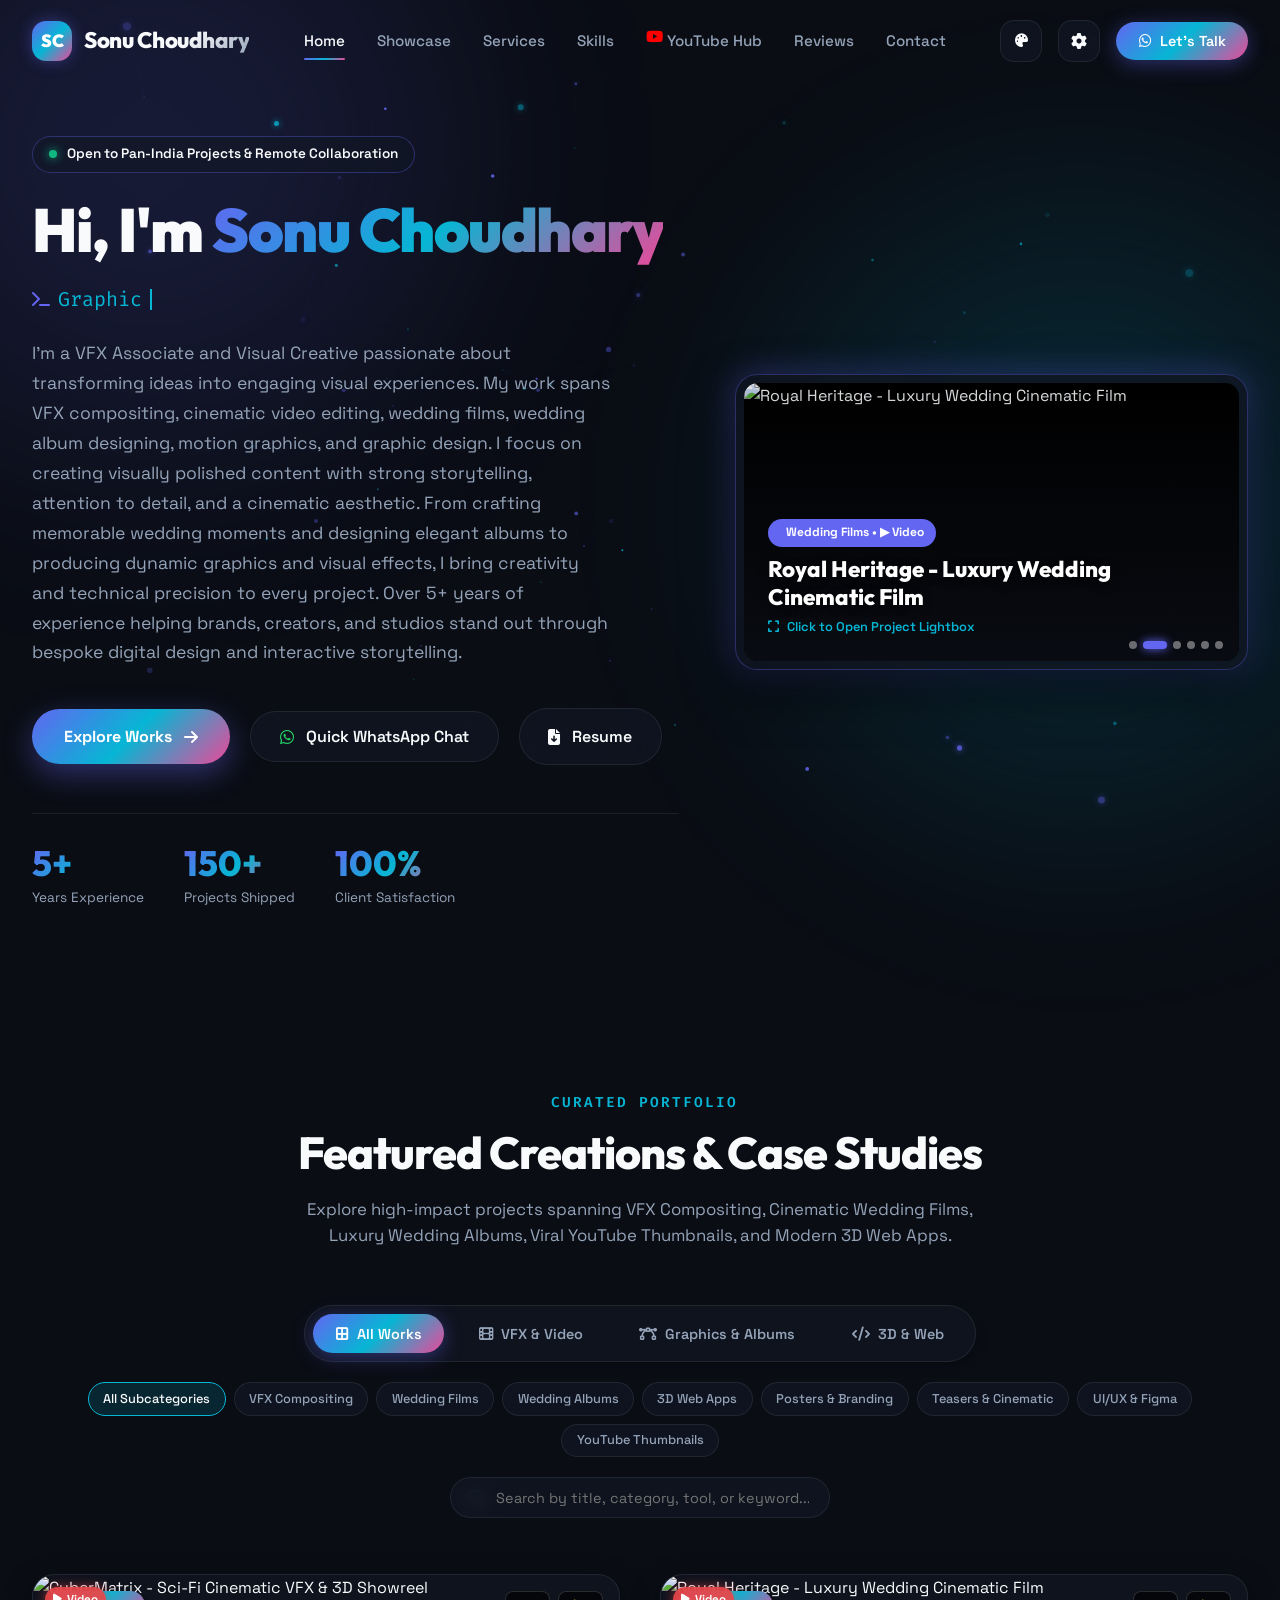
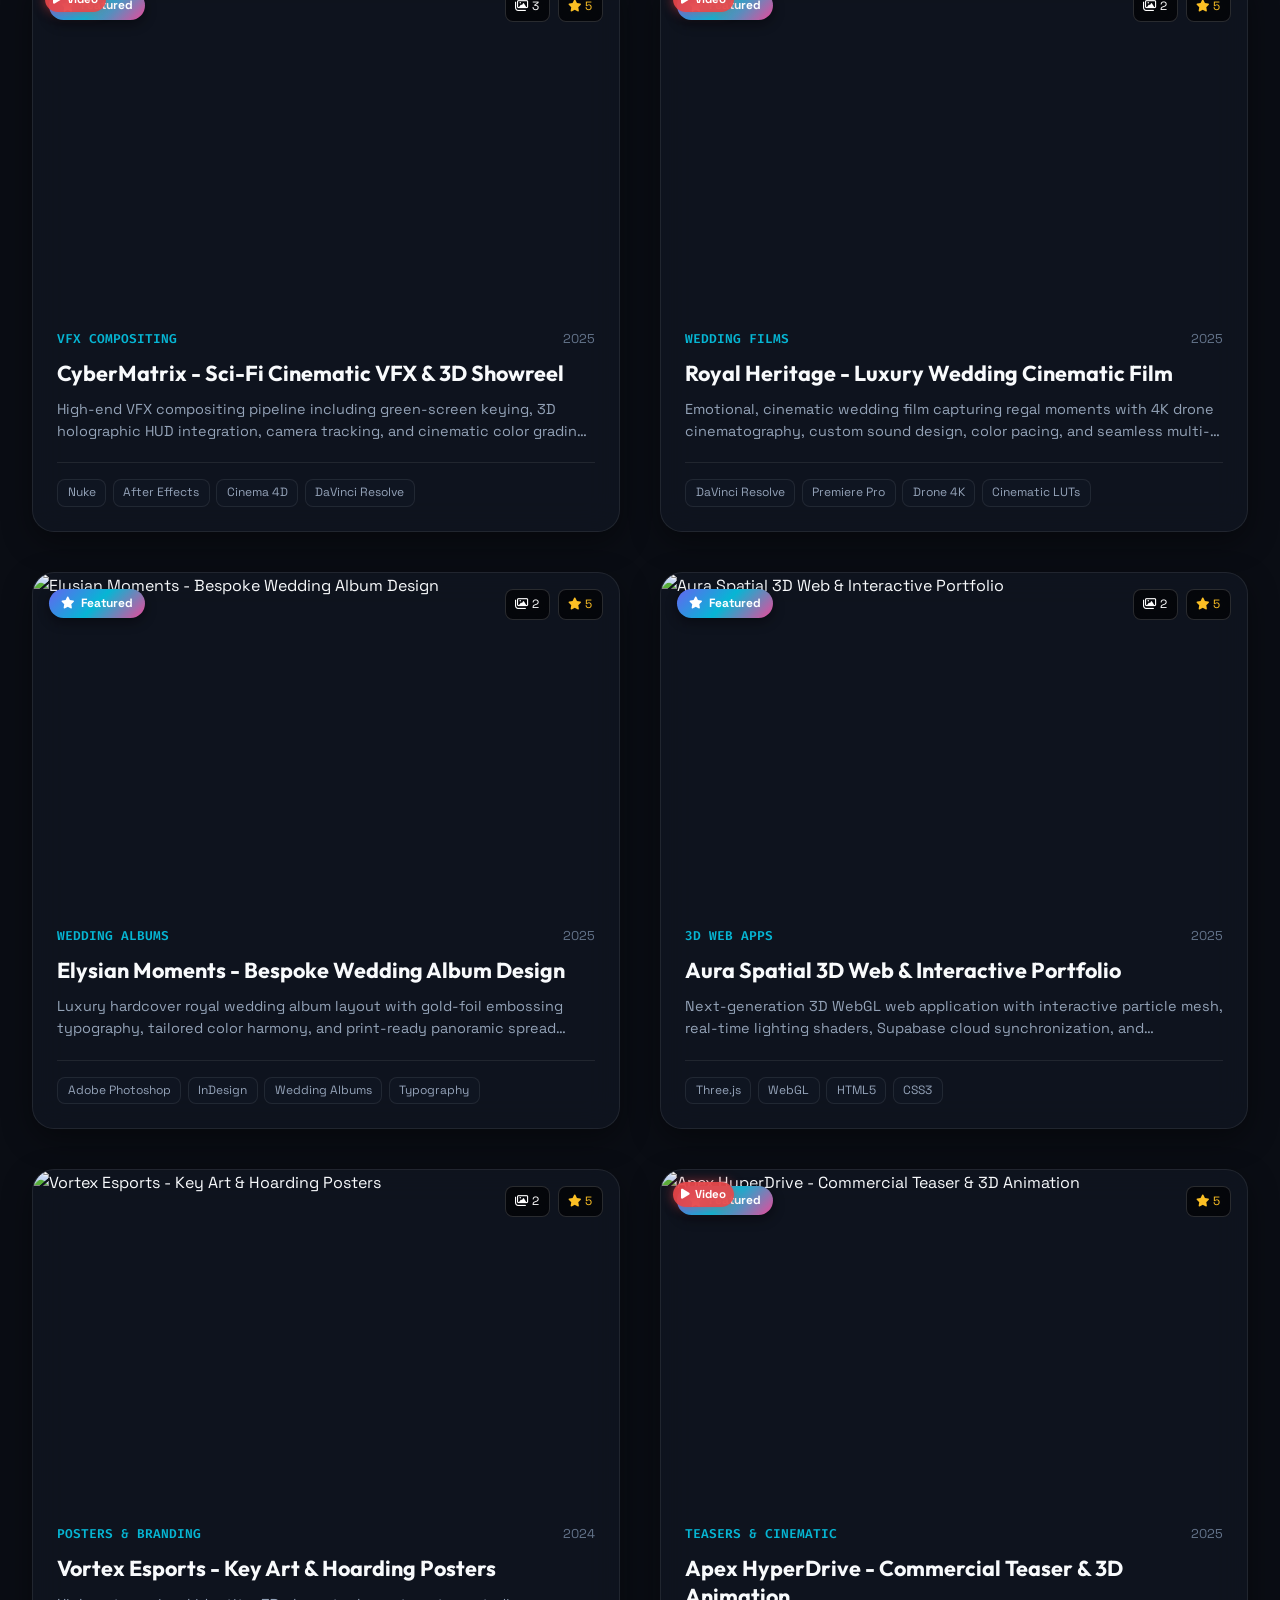
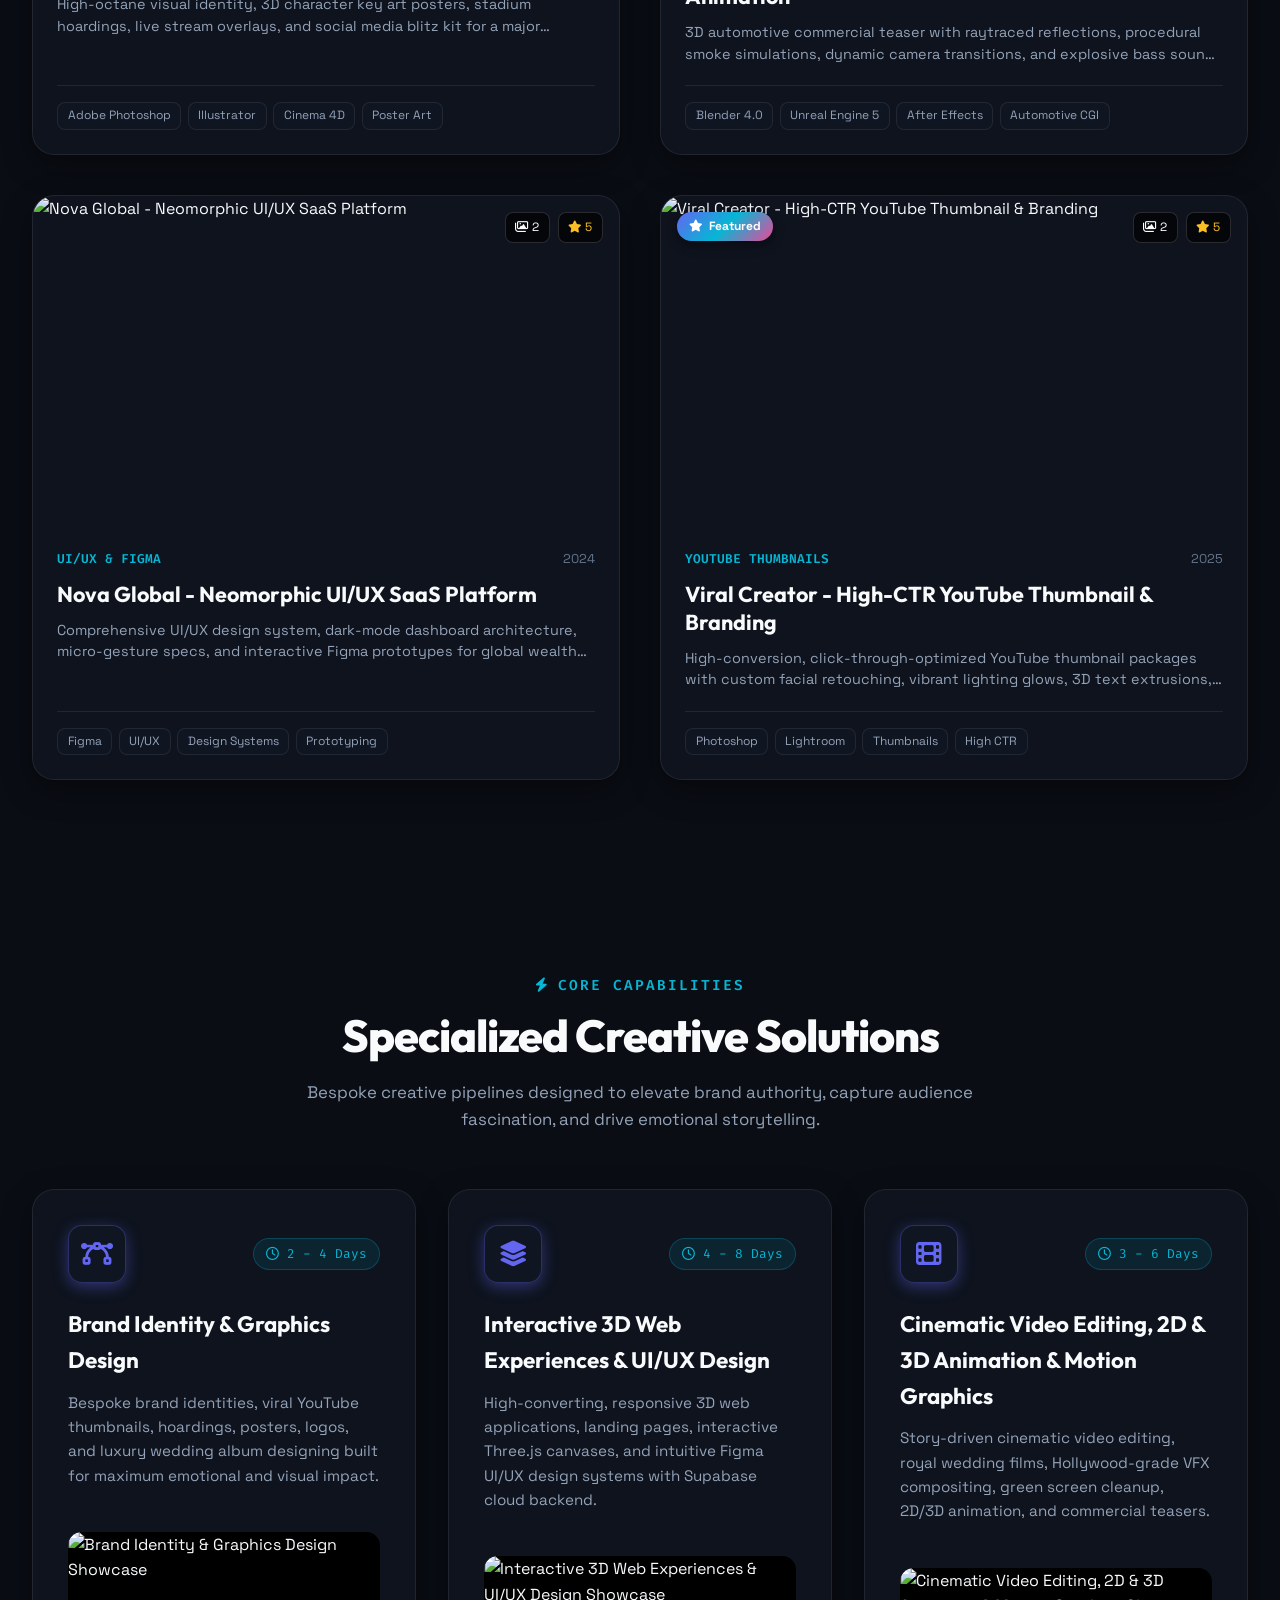
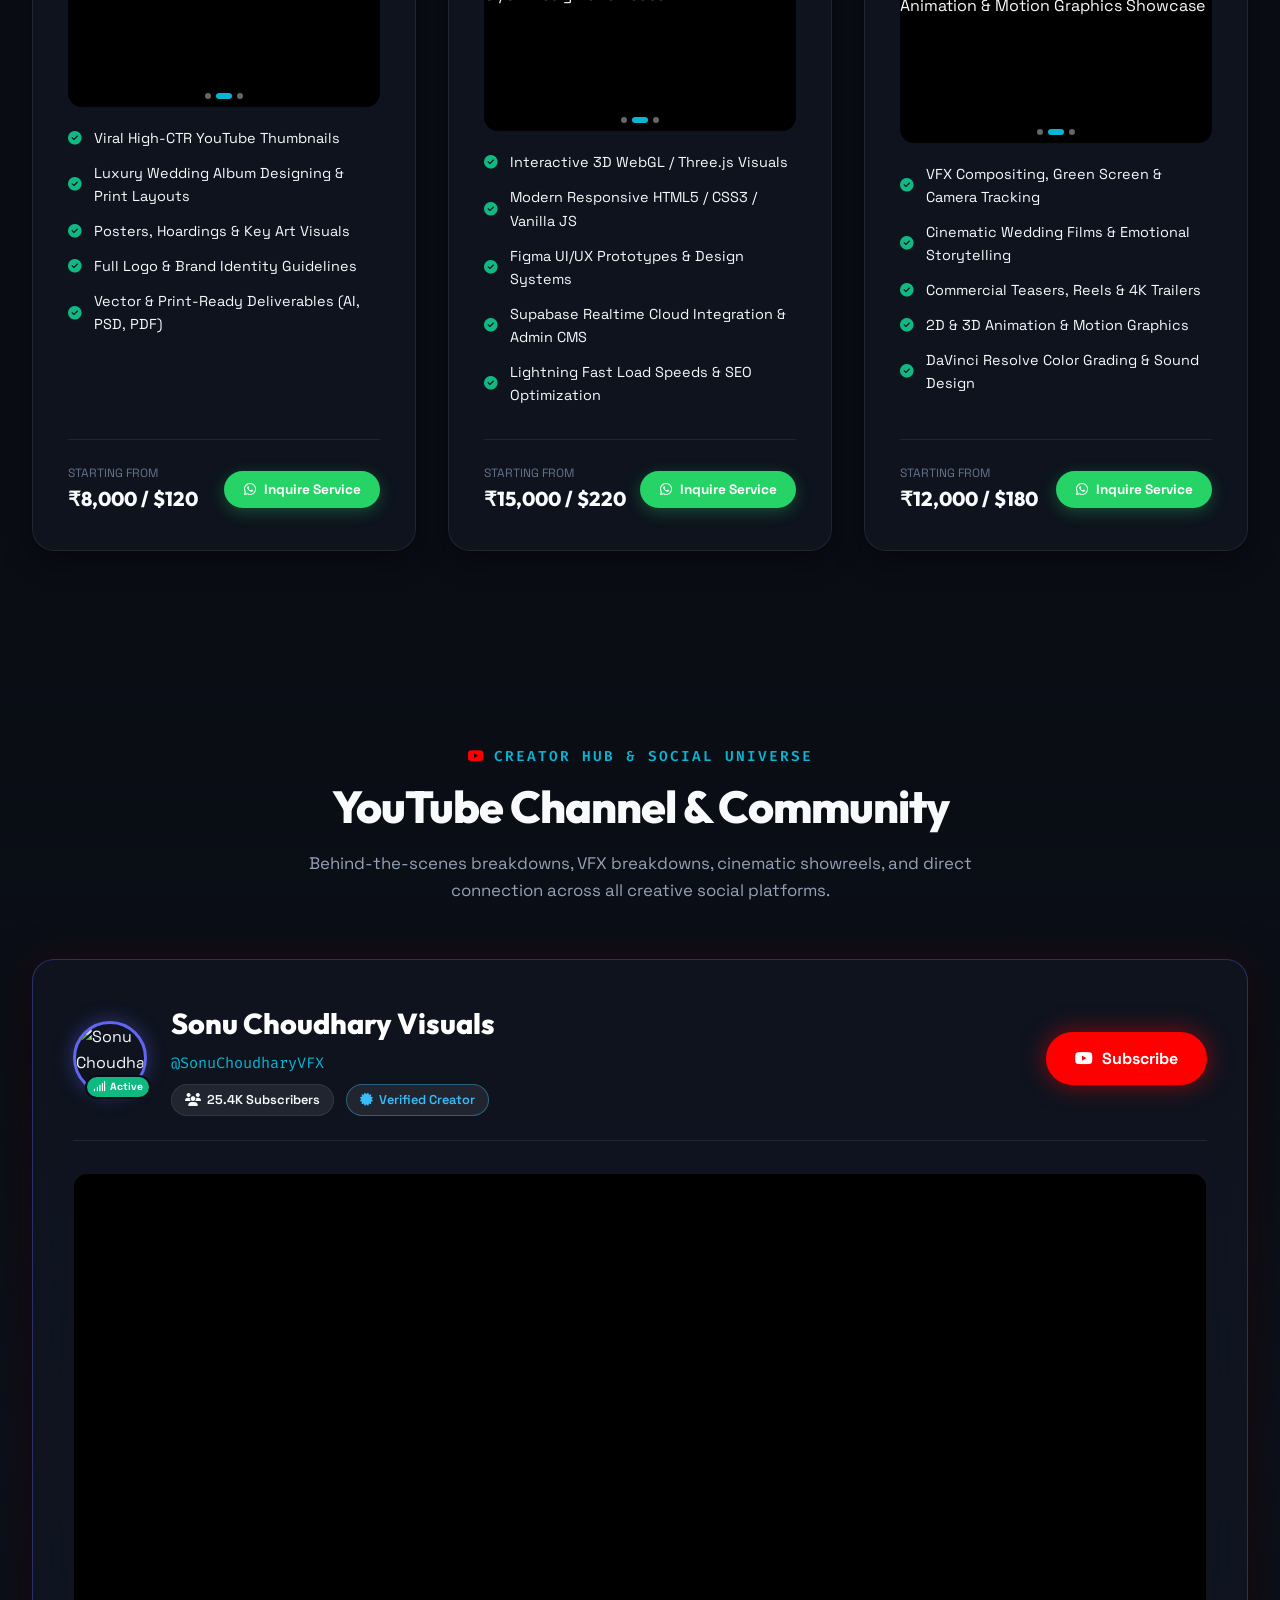
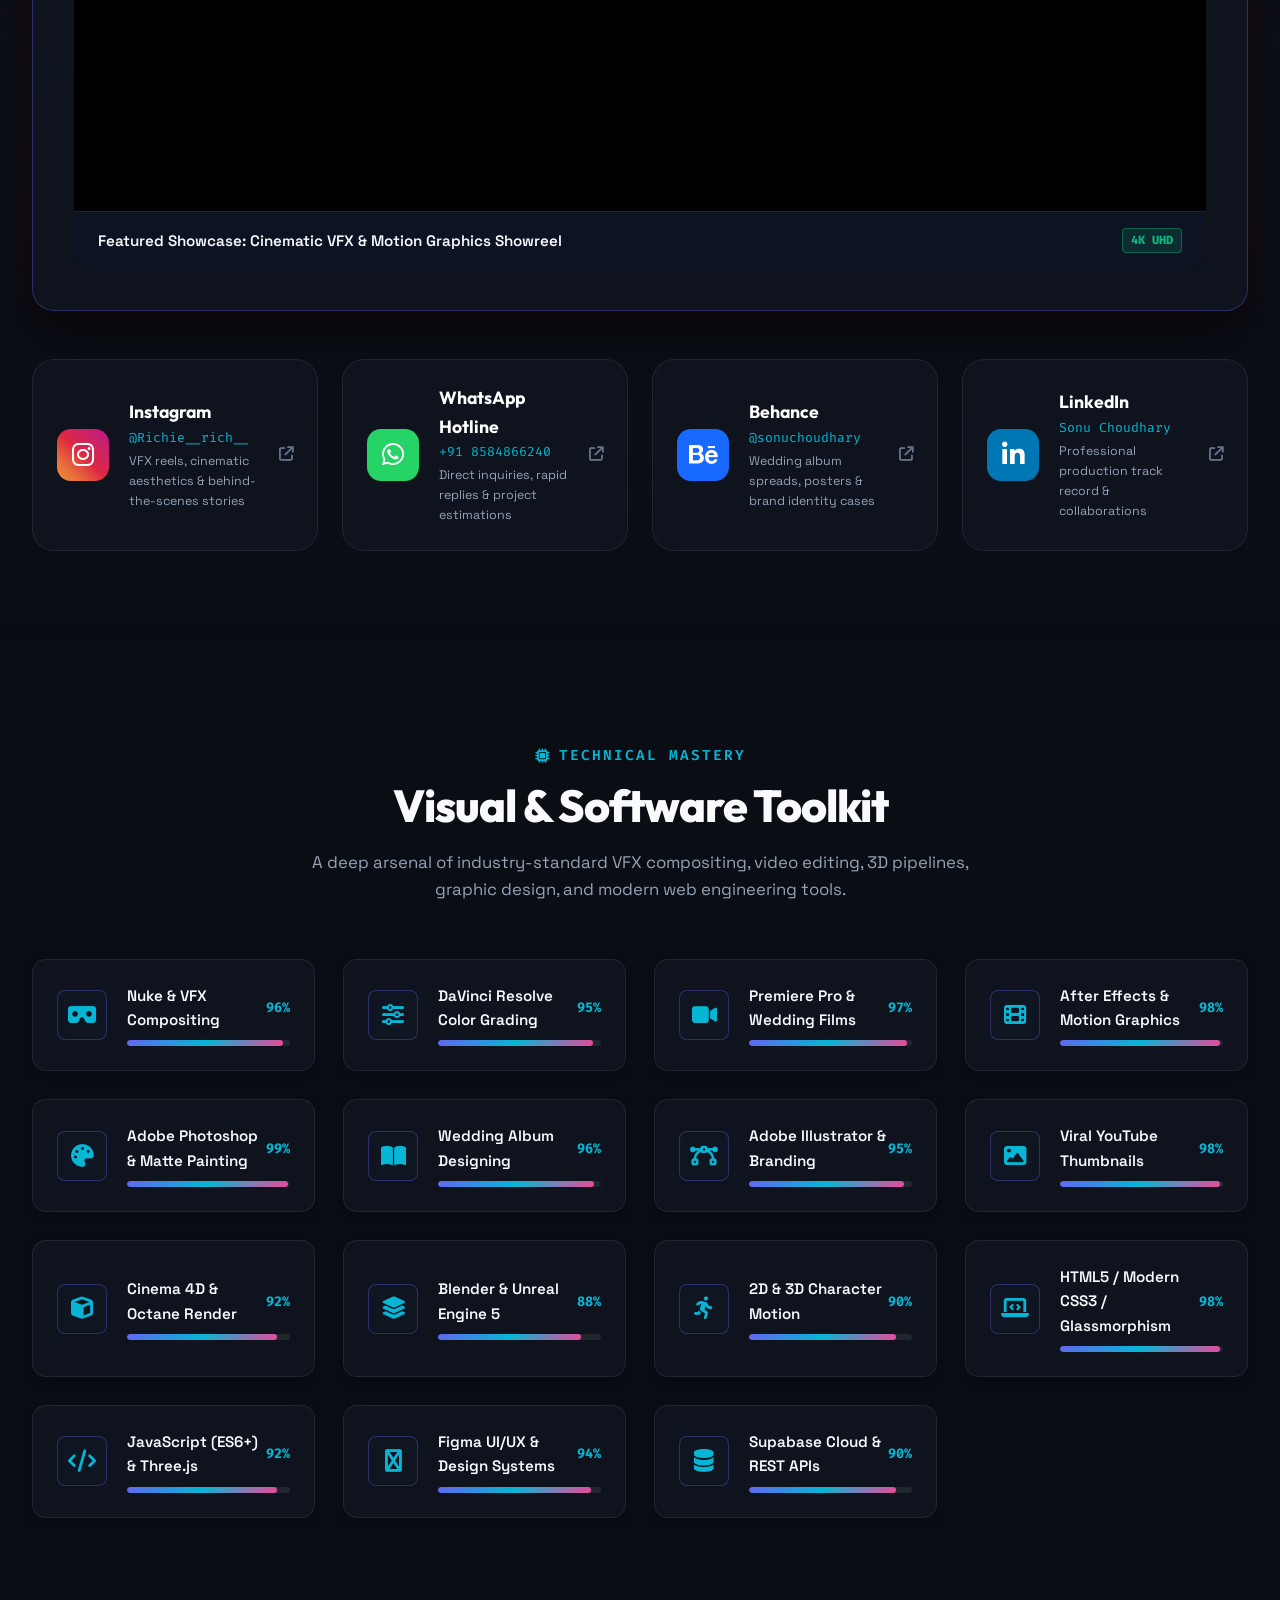
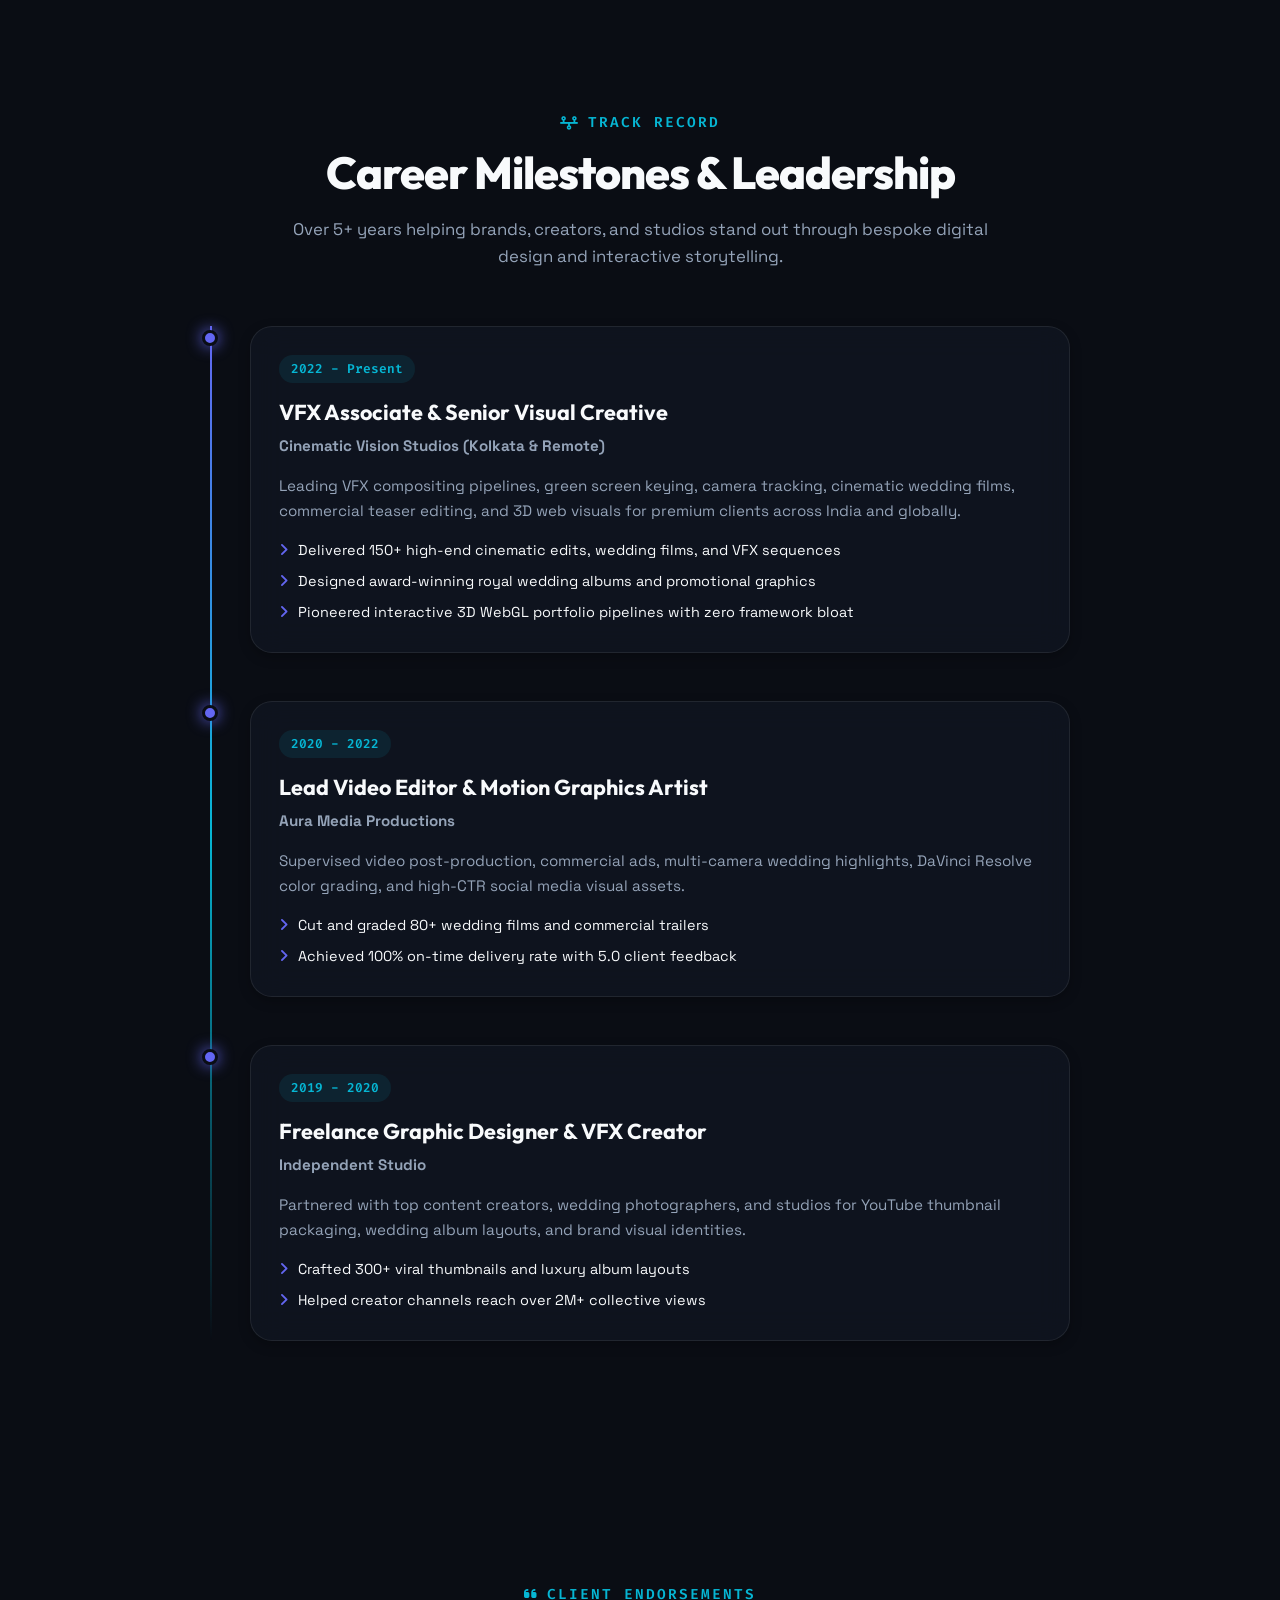
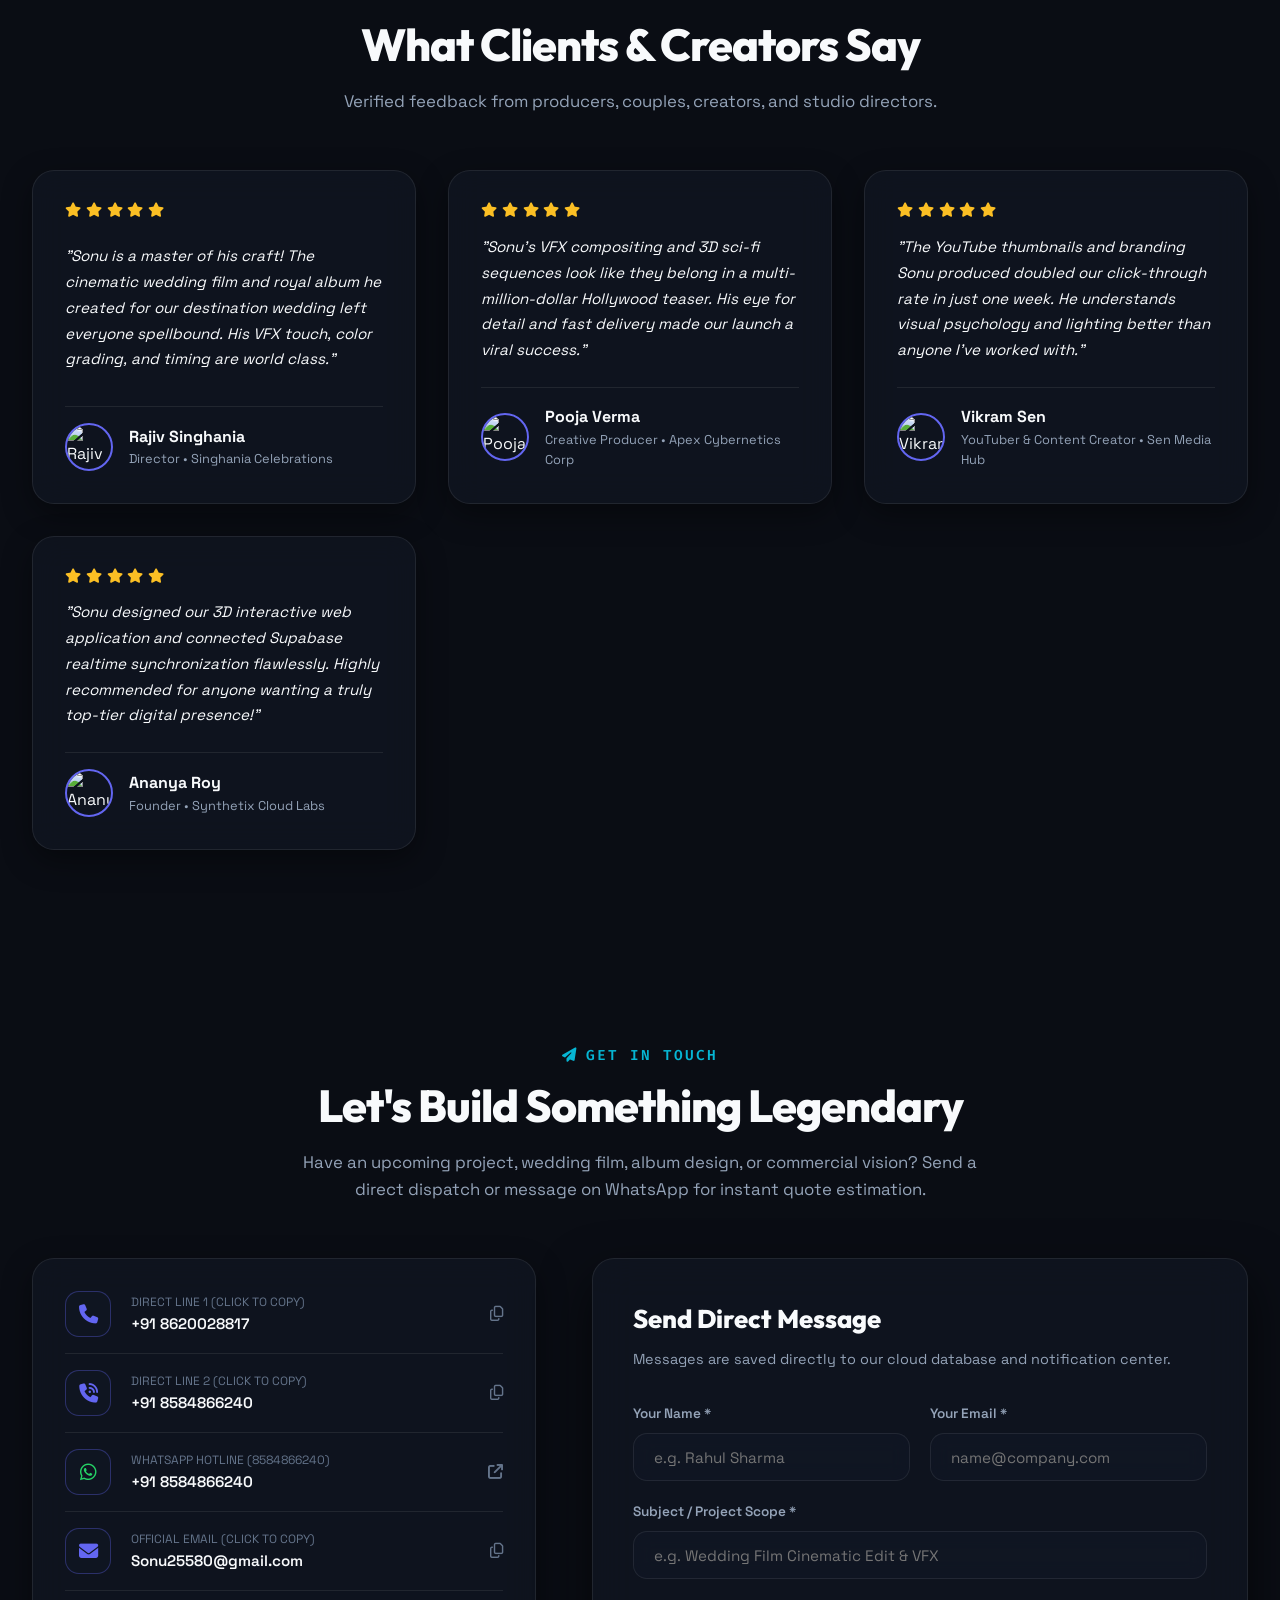
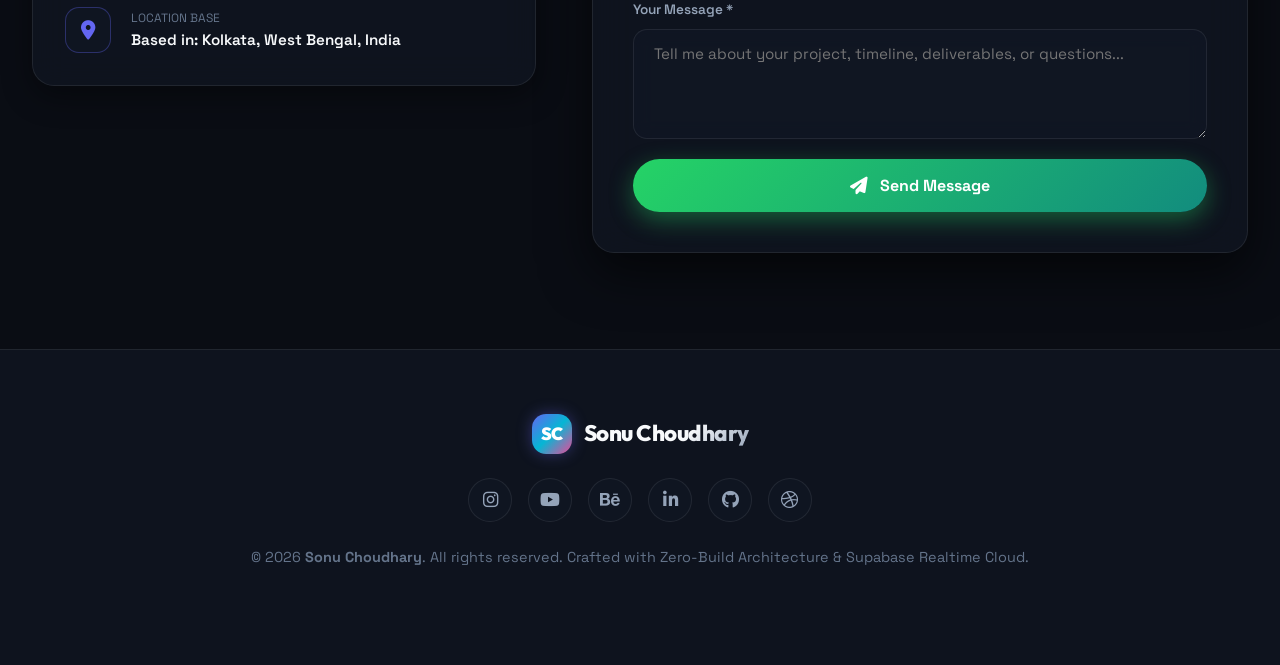
==== commit d9ea8eb2: "Add files via upload Updated projects and profile" ====
--- a/index.html
+++ b/index.html
@@ -5,19 +5,24 @@
   <meta name="viewport" content="width=device-width, initial-scale=1.0" />
   
   <!-- Primary SEO Meta Tags -->
-  <title>Sonu Choudhary | Creative Technologist, 3D Motion & VFX Artist, UI/UX Designer</title>
-  <meta name="title" content="Sonu Choudhary | Creative Technologist, 3D Motion & VFX Artist, UI/UX Designer" />
-  <meta name="description" content="Portfolio of Sonu Choudhary - Multi-disciplinary Creative Technologist, 3D Motion & VFX Artist, UI/UX Designer, Graphics Artist & Full-Stack Web Developer." />
-  <meta name="keywords" content="Sonu Choudhary, 3D Motion Artist, VFX Artist, UI/UX Designer, Graphics Designer, Web Developer, Video Editor, Cinema 4D, Figma, Three.js, Portfolio" />
+  <title>Sonu Choudhary | VFX Associate, Graphics Designer, 3D Web Creator & Cinematic Video Editor</title>
+  <meta name="title" content="Sonu Choudhary | VFX Associate, Graphics Designer, 3D Web Creator & Cinematic Video Editor" />
+  <meta name="description" content="Portfolio of Sonu Choudhary - VFX Associate and Visual Creative specializing in VFX compositing, cinematic video editing, wedding films, wedding album designing, motion graphics, and interactive 3D web experiences." />
+  <meta name="keywords" content="Sonu Choudhary, VFX Associate, Cinematic Video Editor, Wedding Films, Wedding Album Designing, Motion Graphics, Graphics Designer, 3D Web Creator, Three.js, Kolkata, Richie Rich" />
   <meta name="author" content="Sonu Choudhary" />
   <meta name="robots" content="index, follow" />
 
   <!-- Open Graph / Facebook / WhatsApp -->
   <meta property="og:type" content="website" />
   <meta property="og:url" content="https://sonuchoudhary.com" />
-  <meta property="og:title" content="Sonu Choudhary | 3D Motion & VFX Artist, UI/UX Designer & Web Developer" />
-  <meta property="og:description" content="Crafting immersive 3D digital experiences, cinematic visual effects, and high-conversion UI/UX interfaces." />
+  <meta property="og:title" content="Sonu Choudhary | VFX Associate & Visual Creative" />
+  <meta property="og:description" content="Transforming bold concepts into viral visuals, high-conversion 3D web experiences, cinematic stories, 2D & 3D Animation." />
   <meta property="og:image" content="https://images.unsplash.com/photo-1618005182384-a83a8bd57fbe?auto=format&fit=crop&w=1200&q=80" />
+
+  <!-- Google Fonts -->
+  <link rel="preconnect" href="https://fonts.googleapis.com">
+  <link rel="preconnect" href="https://fonts.gstatic.com" crossorigin>
+  <link href="https://fonts.googleapis.com/css2?family=Outfit:wght@300;400;500;600;700;800;900&family=Plus+Jakarta+Sans:wght@400;500;600;700;800&family=Space+Grotesk:wght@500;700&family=Fira+Code:wght@400;500;600&display=swap" rel="stylesheet">
 
   <!-- Font Awesome CDN -->
   <link rel="stylesheet" href="https://cdnjs.cloudflare.com/ajax/libs/font-awesome/6.5.1/css/all.min.css" integrity="sha512-DTOQO9RWCH3ppGqcWaEA1BIZOC6xxalwEsw9c2QQeAIftl+Vegovlnee1c9QX4TctnWMn13TZye+giMm8e2LwA==" crossorigin="anonymous" referrerpolicy="no-referrer" />
@@ -40,7 +45,10 @@
   <!-- 0-100% RADIAL SPLASH PRELOADER -->
   <div id="preloader">
     <div class="loader-content">
-      <div class="loader-brand">SONU CHOUDHARY</div>
+      <div class="loader-avatar-badge" id="loaderAvatar">SC</div>
+      <div class="loader-brand" id="loaderName">SONU CHOUDHARY</div>
+      <div class="loader-subtitle" id="loaderRole">VFX Associate & Visual Creative</div>
+      
       <div class="loader-ring-wrapper">
         <svg class="loader-svg" viewBox="0 0 140 140">
           <defs>
@@ -60,34 +68,36 @@
   </div>
 
   <!-- NAVIGATION BAR -->
-  <header class="site-header">
+  <header class="site-header" id="siteHeader">
     <div class="nav-container">
-      <a href="#home" class="brand-logo">
-        <div class="logo-badge">SC</div>
+      <a href="#home" class="brand-logo" id="brandLogo">
+        <div class="logo-badge" id="navLogoBadge">SC</div>
         <span class="logo-text user-name-target">Sonu Choudhary</span>
       </a>
 
-      <nav class="nav-menu">
+      <nav class="nav-menu" id="desktopNavMenu">
         <a href="#home" class="nav-link active">Home</a>
         <a href="#work" class="nav-link">Showcase</a>
         <a href="#services" class="nav-link">Services</a>
         <a href="#skills" class="nav-link">Skills</a>
-        <a href="#experience" class="nav-link">Timeline</a>
+        <a href="#social-hub" class="nav-link nav-link-youtube" id="navLinkYouTubeHub">
+          <i class="fa-brands fa-youtube" style="color: #ff0000; margin-right: 4px;"></i> YouTube Hub
+        </a>
         <a href="#reviews" class="nav-link">Reviews</a>
         <a href="#contact" class="nav-link">Contact</a>
       </nav>
 
       <div class="header-actions">
-        <button class="theme-toggle-btn" title="Switch Theme (Cyber Dark / Neon / Gold / Light)">
+        <button class="theme-toggle-btn" id="themeToggleBtn" title="Switch Theme (Cyber Dark / Neon / Gold / Light)">
           <i class="fa-solid fa-palette"></i>
         </button>
-        <a href="admin.html" class="cms-link-btn" title="Open No-Code Admin CMS">
+        <a href="admin.html" class="cms-link-btn" id="cmsLinkBtn" title="Open No-Code Admin CMS">
           <i class="fa-solid fa-gear"></i>
         </a>
-        <a href="#contact" class="btn-hire user-whatsapp-link" target="_blank">
-          <i class="fa-brands fa-whatsapp"></i> Hire Me
-        </a>
-        <button class="hamburger-btn" aria-label="Toggle Mobile Menu">
+        <button class="btn-hire btn-open-whatsapp-modal" id="navLetsTalkBtn">
+          <i class="fa-brands fa-whatsapp"></i> Let's Talk
+        </button>
+        <button class="hamburger-btn" id="hamburgerBtn" aria-label="Toggle Mobile Menu">
           <span></span>
           <span></span>
           <span></span>
@@ -97,41 +107,63 @@
   </header>
 
   <!-- MOBILE DRAWER -->
-  <div class="mobile-drawer">
+  <div class="mobile-drawer" id="mobileDrawer">
+    <div class="drawer-header">
+      <div class="drawer-brand">
+        <div class="logo-badge">SC</div>
+        <span class="logo-text user-name-target">Sonu Choudhary</span>
+      </div>
+      <button class="drawer-close-btn" id="drawerCloseBtn" aria-label="Close Menu">
+        <i class="fa-solid fa-xmark"></i>
+      </button>
+    </div>
+
+    <!-- Navigation links -->
     <nav class="drawer-links">
       <a href="#home" class="drawer-link active">Home</a>
-      <a href="#work" class="drawer-link">Showcase</a>
-      <a href="#services" class="drawer-link">Services</a>
-      <a href="#skills" class="drawer-link">Skills Matrix</a>
-      <a href="#experience" class="drawer-link">Career Milestones</a>
+      <a href="#work" class="drawer-link">Showcase Works</a>
+      <a href="#services" class="drawer-link">Services & Pricing</a>
+      <a href="#skills" class="drawer-link">Skills & Tools</a>
+      <a href="#social-hub" class="drawer-link drawer-link-youtube" id="drawerLinkYouTubeHub">
+        <i class="fa-brands fa-youtube" style="color: #ff0000; margin-right: 6px;"></i> YouTube Channel Hub
+      </a>
       <a href="#reviews" class="drawer-link">Client Reviews</a>
-      <a href="#contact" class="drawer-link">Direct Inquiries</a>
-      <a href="admin.html" class="drawer-link" style="color: var(--color-primary);"><i class="fa-solid fa-lock"></i> Admin CMS</a>
+      <a href="#contact" class="drawer-link">Contact & Inquiries</a>
     </nav>
+
+    <!-- Instant WhatsApp CTA immediately below nav list (Always visible on any screen size) -->
+    <div class="drawer-cta-box">
+      <button class="btn-drawer-whatsapp btn-open-whatsapp-modal" id="drawerWhatsAppCta">
+        <i class="fa-brands fa-whatsapp"></i> Let's Talk on WhatsApp
+      </button>
+      <a href="admin.html" class="drawer-admin-link">
+        <i class="fa-solid fa-lock"></i> Open Admin CMS
+      </a>
+    </div>
   </div>
 
-  <!-- MOBILE 5-DOCK NAVIGATION -->
-  <nav class="mobile-5dock">
+  <!-- FLOATING MOBILE BOTTOM DOCK -->
+  <nav class="mobile-5dock" id="mobileDock">
     <a href="#home" class="dock-item active">
       <i class="fa-solid fa-house"></i>
       <span>Home</span>
     </a>
     <a href="#work" class="dock-item">
       <i class="fa-solid fa-layer-group"></i>
-      <span>Work</span>
+      <span>Works</span>
     </a>
     <a href="#services" class="dock-item">
       <i class="fa-solid fa-cube"></i>
       <span>Services</span>
     </a>
-    <a href="#skills" class="dock-item">
-      <i class="fa-solid fa-code"></i>
-      <span>Skills</span>
-    </a>
     <a href="#contact" class="dock-item">
       <i class="fa-solid fa-paper-plane"></i>
       <span>Contact</span>
     </a>
+    <button class="dock-item btn-open-whatsapp-modal" style="background: none; border: none; cursor: pointer; color: inherit;">
+      <i class="fa-brands fa-whatsapp" style="color: #25d366;"></i>
+      <span>Chat</span>
+    </button>
   </nav>
 
   <!-- 1. HERO SECTION -->
@@ -140,7 +172,7 @@
       <div class="hero-text-content">
         <div class="hero-badge-wrapper">
           <span class="badge-pulse"></span>
-          <span class="badge-text">Available for Select Projects & Collaborations</span>
+          <span class="badge-text" id="heroAvailabilityBadge">Open to Pan-India Projects & Remote Collaboration</span>
         </div>
 
         <h1 class="hero-title">
@@ -149,23 +181,23 @@
 
         <div class="hero-roles-typed">
           <i class="fa-solid fa-terminal" style="font-size: 1rem; color: var(--color-primary);"></i>
-          <span id="heroRolesTyped">Creative Technologist</span>
+          <span id="heroRolesTyped">VFX Associate</span>
           <span class="cursor-blink"></span>
         </div>
 
         <p class="hero-bio user-bio-target">
-          I am a multi-disciplinary Creative Technologist blending high-end 3D motion design, cutting-edge VFX, human-centered UI/UX design, and robust modern web engineering to craft immersive digital realities.
+          I’m a <strong>VFX Associate and Visual Creative</strong> passionate about transforming ideas into engaging visual experiences. My work spans <strong>VFX compositing, cinematic video editing, wedding films, wedding album designing, motion graphics, and graphic design</strong>.
         </p>
 
         <div class="hero-cta-group">
-          <a href="#work" class="btn-primary">
-            <span>Explore Work</span>
+          <a href="#work" class="btn-primary" id="heroExploreBtn">
+            <span>Explore Works</span>
             <i class="fa-solid fa-arrow-right"></i>
           </a>
-          <a href="#contact" class="btn-glass user-whatsapp-link" target="_blank">
+          <button class="btn-glass btn-open-whatsapp-modal" id="heroWhatsAppBtn">
             <i class="fa-brands fa-whatsapp" style="color: #25d366;"></i>
             <span>Quick WhatsApp Chat</span>
-          </a>
+          </button>
           <a href="#" id="heroResumeBtn" class="btn-glass" download>
             <i class="fa-solid fa-file-arrow-down"></i>
             <span>Resume</span>
@@ -174,91 +206,37 @@
 
         <div class="hero-stats-row">
           <div class="stat-item">
-            <span class="stat-number">6+</span>
+            <span class="stat-number">5+</span>
             <span class="stat-label">Years Experience</span>
           </div>
           <div class="stat-item">
-            <span class="stat-number">120+</span>
+            <span class="stat-number">150+</span>
             <span class="stat-label">Projects Shipped</span>
           </div>
           <div class="stat-item">
-            <span class="stat-number">99%</span>
+            <span class="stat-number">100%</span>
             <span class="stat-label">Client Satisfaction</span>
           </div>
         </div>
       </div>
 
-      <!-- Bespoke Domain Showcase Visualizer -->
-      <div class="hero-visual-card">
-        <div class="showcase-header">
-          <div class="showcase-modes">
-            <button class="mode-btn active" data-mode="vfx">
-              <i class="fa-solid fa-cube"></i> 3D & VFX
-            </button>
-            <button class="mode-btn" data-mode="uiux">
-              <i class="fa-solid fa-mobile-screen"></i> UI/UX
-            </button>
-            <button class="mode-btn" data-mode="terminal">
-              <i class="fa-solid fa-code"></i> Web Dev
-            </button>
-          </div>
-          <span style="font-family: var(--font-mono); font-size: 0.75rem; color: var(--color-accent);">LIVE 3D</span>
-        </div>
-
-        <div class="showcase-display">
-          <!-- 3D VFX Showreel View -->
-          <div id="panel-vfx" class="showcase-panel panel-vfx active">
-            <img src="https://images.unsplash.com/photo-1618005182384-a83a8bd57fbe?auto=format&fit=crop&w=1200&q=80" alt="3D CGI Showreel" />
-            <div class="vfx-hud-overlay">
-              <div class="hud-title">CyberMatrix Holographic Sequence</div>
-              <div class="hud-tags">
-                <span class="hud-tag">Cinema 4D</span>
-                <span class="hud-tag">Octane Render</span>
-                <span class="hud-tag">Unreal Engine 5</span>
-              </div>
-            </div>
-          </div>
-
-          <!-- UI/UX Figma Mockup View -->
-          <div id="panel-uiux" class="showcase-panel panel-uiux">
-            <div class="figma-toolbar">
-              <span><i class="fa-brands fa-figma" style="color: #f24e1e;"></i> FinPulse OS Prototype</span>
-              <span style="color: #10b981;">100% Zoom</span>
-            </div>
-            <div class="figma-canvas">
-              <div class="mockup-phone-frame">
-                <div style="height: 14px; background: rgba(255,255,255,0.1); border-radius: 4px;"></div>
-                <div style="height: 60px; background: var(--gradient-brand); border-radius: 8px; padding: 6px;">
-                  <div style="font-size: 0.6rem; color: #fff; font-weight: bold;">Portfolio Balance</div>
-                  <div style="font-size: 0.85rem; color: #fff; font-weight: 800;">$142,580.00</div>
-                </div>
-                <div style="display: flex; gap: 4px; flex: 1;">
-                  <div style="flex: 1; background: rgba(255,255,255,0.05); border-radius: 6px;"></div>
-                  <div style="flex: 1; background: rgba(255,255,255,0.05); border-radius: 6px;"></div>
-                </div>
-              </div>
-            </div>
-          </div>
-
-          <!-- Web Dev Terminal View -->
-          <div id="panel-terminal" class="showcase-panel panel-terminal">
-            <div class="terminal-header">
-              <div class="terminal-dot dot-red"></div>
-              <div class="terminal-dot dot-yellow"></div>
-              <div class="terminal-dot dot-green"></div>
-              <span style="margin-left: 8px; font-size: 0.75rem; color: #8b949e;">sonu@creative-technologist ~ %</span>
-            </div>
-            <div class="terminal-code">
-              <span class="code-comment">// Sonu Choudhary Core Architecture</span><br/>
-              <span class="code-keyword">const</span> <span class="code-fn">technologist</span> = {<br/>
-              &nbsp;&nbsp;name: <span class="code-str">"Sonu Choudhary"</span>,<br/>
-              &nbsp;&nbsp;skills: [<span class="code-str">"3D Motion"</span>, <span class="code-str">"VFX"</span>, <span class="code-str">"UI/UX"</span>, <span class="code-str">"ThreeJS"</span>],<br/>
-              &nbsp;&nbsp;cloud: <span class="code-str">"Supabase PostgreSQL"</span>,<br/>
-              &nbsp;&nbsp;deliverables: <span class="code-fn">async</span> () => <span class="code-keyword">await</span> launchWorldClassArt()<br/>
-              };<br/>
-              <span class="code-fn">technologist.deliverables</span>();
-            </div>
-          </div>
+      <!-- 16:9 Featured Works Auto-Slider Showcase -->
+      <div class="hero-carousel-wrapper" id="heroCarouselContainer">
+        <div class="carousel-aspect-box">
+          <div class="hero-slides-track" id="heroSlidesTrack">
+            <!-- Dynamic slides rendered via JS -->
+          </div>
+
+          <!-- Carousel Controls -->
+          <button class="carousel-nav-btn btn-prev" id="heroPrevBtn" aria-label="Previous Slide">
+            <i class="fa-solid fa-chevron-left"></i>
+          </button>
+          <button class="carousel-nav-btn btn-next" id="heroNextBtn" aria-label="Next Slide">
+            <i class="fa-solid fa-chevron-right"></i>
+          </button>
+
+          <!-- Slide Dots -->
+          <div class="carousel-dots-bar" id="heroCarouselDots"></div>
         </div>
       </div>
     </div>
@@ -268,34 +246,28 @@
   <section id="work" class="section">
     <div class="section-header">
       <div class="section-subtitle">
-        <i class="fa-solid fa-sparkles"></i> Curated Works
+        <i class="fa-solid fa-sparkles"></i> Curated Portfolio
       </div>
       <h2 class="section-title">Featured Creations & Case Studies</h2>
       <p class="section-desc">
-        Explore high-impact projects spanning 3D CGI Motion, VFX Compositing, Human-Centered UI/UX Systems, and Modern Interactive Web Experiences.
+        Explore high-impact projects spanning VFX Compositing, Cinematic Wedding Films, Luxury Wedding Albums, Viral YouTube Thumbnails, and Modern 3D Web Apps.
       </p>
     </div>
 
-    <!-- Category & Subcategory Filter Hub -->
+    <!-- Multi-Tier Category & Subcategory Filter Hub -->
     <div class="filter-hub">
-      <div class="filter-categories">
+      <div class="filter-categories" id="filterCategories">
         <button class="cat-btn active" data-cat="all">
-          <i class="fa-solid fa-border-all"></i> All Projects
-        </button>
-        <button class="cat-btn" data-cat="3d-vfx">
-          <i class="fa-solid fa-cube"></i> 3D & VFX
-        </button>
-        <button class="cat-btn" data-cat="ui-ux">
-          <i class="fa-solid fa-layer-group"></i> UI/UX Design
+          <i class="fa-solid fa-border-all"></i> All Works
+        </button>
+        <button class="cat-btn" data-cat="vfx-video">
+          <i class="fa-solid fa-film"></i> VFX & Video
         </button>
         <button class="cat-btn" data-cat="graphics">
-          <i class="fa-solid fa-bezier-curve"></i> Graphics Art
+          <i class="fa-solid fa-bezier-curve"></i> Graphics & Albums
         </button>
         <button class="cat-btn" data-cat="web-dev">
-          <i class="fa-solid fa-code"></i> Web Dev
-        </button>
-        <button class="cat-btn" data-cat="vfx-video">
-          <i class="fa-solid fa-film"></i> Video & Color
+          <i class="fa-solid fa-code"></i> 3D & Web
         </button>
       </div>
 
@@ -305,7 +277,7 @@
       <!-- Live Search Bar -->
       <div class="search-input-wrapper">
         <i class="fa-solid fa-magnifying-glass search-icon"></i>
-        <input type="text" id="projectSearchInput" class="search-input" placeholder="Search by title, tool, or keyword..." />
+        <input type="text" id="projectSearchInput" class="search-input" placeholder="Search by title, category, tool, or keyword..." />
       </div>
     </div>
 
@@ -313,37 +285,127 @@
     <div id="projectsGrid" class="projects-grid"></div>
   </section>
 
-  <!-- 3. SERVICES SECTION -->
+  <!-- 3. SERVICES SECTION WITH 16:9 MEDIA SLIDERS -->
   <section id="services" class="section">
     <div class="section-header">
       <div class="section-subtitle">
-        <i class="fa-solid fa-bolt"></i> What I Offer
+        <i class="fa-solid fa-bolt"></i> Core Capabilities
       </div>
       <h2 class="section-title">Specialized Creative Solutions</h2>
       <p class="section-desc">
-        Tailored high-end creative pipelines designed to elevate brand authority, capture audience fascination, and drive conversion.
+        Bespoke creative pipelines designed to elevate brand authority, capture audience fascination, and drive emotional storytelling.
       </p>
     </div>
 
     <div id="servicesGrid" class="services-grid"></div>
   </section>
 
-  <!-- 4. SKILL MATRIX SECTION -->
+  <!-- 4. YOUTUBE CREATOR CHANNEL SHOWCASE & SOCIAL HUB SECTION -->
+  <section id="social-hub" class="section social-hub-section">
+    <div class="section-header">
+      <div class="section-subtitle">
+        <i class="fa-brands fa-youtube" style="color: #ff0000;"></i> Creator Hub & Social Universe
+      </div>
+      <h2 class="section-title">YouTube Channel & Community</h2>
+      <p class="section-desc">
+        Behind-the-scenes breakdowns, VFX breakdowns, cinematic showreels, and direct connection across all creative social platforms.
+      </p>
+    </div>
+
+    <div class="social-hub-container">
+      <!-- Creator Showcase Card -->
+      <div class="creator-showcase-card">
+        <div class="creator-header">
+          <div class="creator-avatar-wrap">
+            <img id="hubAvatar" src="https://images.unsplash.com/photo-1534528741775-53994a69daeb?auto=format&fit=crop&w=800&q=80" alt="Sonu Choudhary" class="creator-avatar" />
+            <span class="creator-live-badge"><i class="fa-solid fa-signal"></i> Active</span>
+          </div>
+          <div class="creator-info">
+            <h3 id="hubChannelName" class="creator-name">Sonu Choudhary Visuals</h3>
+            <span id="hubChannelHandle" class="creator-handle">@SonuChoudharyVFX</span>
+            <div class="creator-meta">
+              <span id="hubSubscriberBadge" class="sub-badge"><i class="fa-solid fa-users"></i> 25.4K Subscribers</span>
+              <span class="sub-badge verified-badge"><i class="fa-solid fa-certificate"></i> Verified Creator</span>
+            </div>
+          </div>
+          <a id="hubSubscribeBtn" href="https://youtube.com/@SonuChoudharyCreative" target="_blank" class="btn-subscribe">
+            <i class="fa-brands fa-youtube"></i> Subscribe
+          </a>
+        </div>
+
+        <!-- 16:9 Featured Video Showcase Player -->
+        <div class="hub-video-frame">
+          <div class="video-responsive-wrapper">
+            <iframe id="hubVideoIframe" src="https://www.youtube-nocookie.com/embed/dQw4w9WgXcQ?rel=0" title="Featured Showcase Video" allow="accelerometer; autoplay; clipboard-write; encrypted-media; gyroscope; picture-in-picture; web-share" referrerpolicy="strict-origin-when-cross-origin" allowfullscreen></iframe>
+          </div>
+          <div class="hub-video-bar">
+            <span id="hubVideoTitle" class="hub-video-title">Featured Showcase: Cinematic VFX & Motion Graphics Showreel</span>
+            <span class="hub-hd-pill">4K UHD</span>
+          </div>
+        </div>
+      </div>
+
+      <!-- Dynamic Social Grid Cards -->
+      <div class="social-grid-cards">
+        <a id="socialCardInstagram" href="https://instagram.com/Richie__rich__" target="_blank" class="social-grid-card card-instagram">
+          <div class="social-card-icon"><i class="fa-brands fa-instagram"></i></div>
+          <div class="social-card-content">
+            <div class="social-platform">Instagram</div>
+            <div class="social-handle">@Richie__rich__</div>
+            <p class="social-tagline">VFX reels, cinematic aesthetics & behind-the-scenes stories</p>
+          </div>
+          <div class="social-card-arrow"><i class="fa-solid fa-arrow-up-right-from-square"></i></div>
+        </a>
+
+        <a id="socialCardWhatsApp" href="https://wa.me/8584866240" target="_blank" class="social-grid-card card-whatsapp">
+          <div class="social-card-icon"><i class="fa-brands fa-whatsapp"></i></div>
+          <div class="social-card-content">
+            <div class="social-platform">WhatsApp Hotline</div>
+            <div class="social-handle">+91 8584866240</div>
+            <p class="social-tagline">Direct inquiries, rapid replies & project estimations</p>
+          </div>
+          <div class="social-card-arrow"><i class="fa-solid fa-arrow-up-right-from-square"></i></div>
+        </a>
+
+        <a id="socialCardBehance" href="https://behance.net/sonuchoudhary" target="_blank" class="social-grid-card card-behance">
+          <div class="social-card-icon"><i class="fa-brands fa-behance"></i></div>
+          <div class="social-card-content">
+            <div class="social-platform">Behance</div>
+            <div class="social-handle">@sonuchoudhary</div>
+            <p class="social-tagline">Wedding album spreads, posters & brand identity cases</p>
+          </div>
+          <div class="social-card-arrow"><i class="fa-solid fa-arrow-up-right-from-square"></i></div>
+        </a>
+
+        <a id="socialCardLinkedIn" href="https://linkedin.com/in/sonu-choudhary" target="_blank" class="social-grid-card card-linkedin">
+          <div class="social-card-icon"><i class="fa-brands fa-linkedin-in"></i></div>
+          <div class="social-card-content">
+            <div class="social-platform">LinkedIn</div>
+            <div class="social-handle">Sonu Choudhary</div>
+            <p class="social-tagline">Professional production track record & collaborations</p>
+          </div>
+          <div class="social-card-arrow"><i class="fa-solid fa-arrow-up-right-from-square"></i></div>
+        </a>
+      </div>
+    </div>
+  </section>
+
+  <!-- 5. SKILL MATRIX SECTION -->
   <section id="skills" class="section">
     <div class="section-header">
       <div class="section-subtitle">
-        <i class="fa-solid fa-microchip"></i> Expertise & Mastery
-      </div>
-      <h2 class="section-title">Technical & Visual Skill Matrix</h2>
+        <i class="fa-solid fa-microchip"></i> Technical Mastery
+      </div>
+      <h2 class="section-title">Visual & Software Toolkit</h2>
       <p class="section-desc">
-        A deep arsenal of industry-standard 3D suites, design architectures, motion pipelines, and full-stack engineering tools.
+        A deep arsenal of industry-standard VFX compositing, video editing, 3D pipelines, graphic design, and modern web engineering tools.
       </p>
     </div>
 
     <div id="skillsContainer" class="skills-container"></div>
   </section>
 
-  <!-- 5. CAREER TIMELINE & EXPERIENCE -->
+  <!-- 6. CAREER TIMELINE & EXPERIENCE -->
   <section id="experience" class="section">
     <div class="section-header">
       <div class="section-subtitle">
@@ -351,29 +413,29 @@
       </div>
       <h2 class="section-title">Career Milestones & Leadership</h2>
       <p class="section-desc">
-        A chronological journey of creative direction, agency leadership, and high-stakes digital production.
+        Over 5+ years helping brands, creators, and studios stand out through bespoke digital design and interactive storytelling.
       </p>
     </div>
 
     <div id="timelineWrapper" class="timeline-wrapper"></div>
   </section>
 
-  <!-- 6. CLIENT REVIEWS & TESTIMONIALS -->
+  <!-- 7. CLIENT REVIEWS & ENDORSEMENTS -->
   <section id="reviews" class="section">
     <div class="section-header">
       <div class="section-subtitle">
         <i class="fa-solid fa-quote-left"></i> Client Endorsements
       </div>
-      <h2 class="section-title">What Leaders & Clients Say</h2>
+      <h2 class="section-title">What Clients & Creators Say</h2>
       <p class="section-desc">
-        Feedback from founders, creative directors, and product teams across global markets.
+        Verified feedback from producers, couples, creators, and studio directors.
       </p>
     </div>
 
     <div id="reviewsGrid" class="reviews-grid"></div>
   </section>
 
-  <!-- 7. WHATSAPP SMART AUTOMATION & CONTACT SECTION -->
+  <!-- 8. WORKING CONTACT SECTION -->
   <section id="contact" class="section">
     <div class="section-header">
       <div class="section-subtitle">
@@ -381,65 +443,113 @@
       </div>
       <h2 class="section-title">Let's Build Something Legendary</h2>
       <p class="section-desc">
-        Have an upcoming project, commercial spot, or product vision? Send a direct dispatch or message on WhatsApp for instant quote estimation.
+        Have an upcoming project, wedding film, album design, or commercial vision? Send a direct dispatch or message on WhatsApp for instant quote estimation.
       </p>
     </div>
 
     <div class="contact-section-grid">
-      <!-- Direct Contact Cards -->
+      <!-- Direct Quick-Copy Contact Cards -->
       <div class="contact-info-panel">
         <div class="contact-direct-card">
-          <a href="tel:+918620028817" class="direct-link-item user-phone-target">
+          <div class="direct-link-item click-to-copy" data-copy="+91 8620028817" title="Click to copy phone">
             <div class="direct-icon"><i class="fa-solid fa-phone"></i></div>
             <div class="direct-detail">
-              <span class="direct-label">Direct Line 1</span>
+              <span class="direct-label">Direct Line 1 (Click to Copy)</span>
               <span class="direct-value">+91 8620028817</span>
             </div>
-          </a>
-
-          <a href="tel:+918584866240" class="direct-link-item">
+            <span class="copy-hint"><i class="fa-regular fa-copy"></i></span>
+          </div>
+
+          <div class="direct-link-item click-to-copy" data-copy="+91 8584866240" title="Click to copy phone">
             <div class="direct-icon"><i class="fa-solid fa-phone-volume"></i></div>
             <div class="direct-detail">
-              <span class="direct-label">Direct Line 2</span>
+              <span class="direct-label">Direct Line 2 (Click to Copy)</span>
               <span class="direct-value">+91 8584866240</span>
             </div>
-          </a>
-
-          <a href="https://wa.me/918584866240" target="_blank" class="direct-link-item user-whatsapp-link">
+            <span class="copy-hint"><i class="fa-regular fa-copy"></i></span>
+          </div>
+
+          <a href="https://wa.me/8584866240" target="_blank" class="direct-link-item user-whatsapp-link" title="Open WhatsApp Chat">
             <div class="direct-icon" style="color: #25d366;"><i class="fa-brands fa-whatsapp"></i></div>
             <div class="direct-detail">
-              <span class="direct-label">WhatsApp Hotline</span>
+              <span class="direct-label">WhatsApp Hotline (8584866240)</span>
               <span class="direct-value">+91 8584866240</span>
             </div>
+            <span class="copy-hint"><i class="fa-solid fa-arrow-up-right-from-square"></i></span>
           </a>
 
-          <a href="mailto:Sonu25580@gmail.com" class="direct-link-item user-email-target">
+          <div class="direct-link-item click-to-copy" data-copy="Sonu25580@gmail.com" title="Click to copy email">
             <div class="direct-icon"><i class="fa-solid fa-envelope"></i></div>
             <div class="direct-detail">
-              <span class="direct-label">Official Email</span>
+              <span class="direct-label">Official Email (Click to Copy)</span>
               <span class="direct-value">Sonu25580@gmail.com</span>
             </div>
-          </a>
+            <span class="copy-hint"><i class="fa-regular fa-copy"></i></span>
+          </div>
 
           <div class="direct-link-item">
             <div class="direct-icon"><i class="fa-solid fa-location-dot"></i></div>
             <div class="direct-detail">
-              <span class="direct-label">Location</span>
-              <span class="direct-value user-location-target">Kolkata & Remote Worldwide</span>
-            </div>
-          </div>
-        </div>
-      </div>
-
-      <!-- WhatsApp Smart Automation Bot Form -->
-      <form id="whatsappBotForm" class="whatsapp-bot-form">
-        <h3 class="form-title">Instant Project Estimator & WhatsApp Dispatch</h3>
-        <p class="form-subtitle">Fill in your requirements below to generate a formatted WhatsApp brief and record your inquiry.</p>
-
+              <span class="direct-label">Location Base</span>
+              <span class="direct-value user-location-target">Kolkata, West Bengal, India</span>
+            </div>
+          </div>
+        </div>
+      </div>
+
+      <!-- Working Contact Form -->
+      <form id="contactForm" class="whatsapp-bot-form">
+        <h3 class="form-title">Send Direct Message</h3>
+        <p class="form-subtitle">Messages are saved directly to our cloud database and notification center.</p>
+
+        <div class="form-grid">
+          <div class="form-group">
+            <label class="form-label" for="contactName">Your Name *</label>
+            <input type="text" id="contactName" class="form-input" placeholder="e.g. Rahul Sharma" required />
+          </div>
+
+          <div class="form-group">
+            <label class="form-label" for="contactEmail">Your Email *</label>
+            <input type="email" id="contactEmail" class="form-input" placeholder="name@company.com" required />
+          </div>
+
+          <div class="form-group full-width">
+            <label class="form-label" for="contactSubject">Subject / Project Scope *</label>
+            <input type="text" id="contactSubject" class="form-input" placeholder="e.g. Wedding Film Cinematic Edit & VFX" required />
+          </div>
+
+          <div class="form-group full-width">
+            <label class="form-label" for="contactMessage">Your Message *</label>
+            <textarea id="contactMessage" class="form-textarea" placeholder="Tell me about your project, timeline, deliverables, or questions..." required></textarea>
+          </div>
+        </div>
+
+        <button type="submit" class="btn-whatsapp-dispatch" id="btnSubmitContact">
+          <i class="fa-solid fa-paper-plane" style="font-size: 1.1rem;"></i>
+          <span>Send Message</span>
+        </button>
+      </form>
+    </div>
+  </section>
+
+  <!-- 9. SMART WHATSAPP DIRECT DISPATCH MODAL -->
+  <div id="whatsappModal" class="whatsapp-modal-overlay">
+    <div class="whatsapp-modal-card">
+      <button class="modal-close-btn" id="whatsappModalCloseBtn" aria-label="Close Modal">
+        <i class="fa-solid fa-xmark"></i>
+      </button>
+
+      <div class="modal-header">
+        <div class="modal-badge-wa"><i class="fa-brands fa-whatsapp"></i> WhatsApp Direct Inquiry</div>
+        <h3 class="modal-title">Instant WhatsApp Project Estimator</h3>
+        <p class="modal-subtitle">Fill in the details below to generate a formatted message sent directly to Sonu Choudhary's WhatsApp (8584866240).</p>
+      </div>
+
+      <form id="whatsappBotForm" class="whatsapp-brief-form">
         <div class="form-grid">
           <div class="form-group">
             <label class="form-label" for="inqName">Your Name *</label>
-            <input type="text" id="inqName" class="form-input" placeholder="e.g. Rahul Sharma" required />
+            <input type="text" id="inqName" class="form-input" placeholder="e.g. Rahul Verma" required />
           </div>
 
           <div class="form-group">
@@ -448,19 +558,19 @@
           </div>
 
           <div class="form-group">
-            <label class="form-label" for="inqPhone">Phone / WhatsApp</label>
+            <label class="form-label" for="inqPhone">Your WhatsApp Number</label>
             <input type="tel" id="inqPhone" class="form-input" placeholder="+91 9876543210" />
           </div>
 
           <div class="form-group">
             <label class="form-label" for="inqService">Required Service</label>
             <select id="inqService" class="form-select">
-              <option value="3D Motion Graphics & CGI Visuals">3D Motion Graphics & CGI Visuals</option>
-              <option value="UI/UX & Product Design Systems">UI/UX & Product Design Systems</option>
-              <option value="Brand Identity & Graphic Artistry">Brand Identity & Graphic Artistry</option>
-              <option value="Modern Web & Interactive Development">Modern Web & Interactive Development</option>
-              <option value="Cinematic VFX & Video Editing">Cinematic VFX & Video Editing</option>
-              <option value="Creative Direction Consultation">Creative Direction Consultation</option>
+              <option value="Brand Identity & Graphics Design (Thumbnails, Posters, Albums)">Brand Identity & Graphics Design (Thumbnails, Posters, Albums)</option>
+              <option value="Interactive 3D Web Experiences & UI/UX Design">Interactive 3D Web Experiences & UI/UX Design</option>
+              <option value="Cinematic Video Editing, 2D & 3D Animation & Motion Graphics">Cinematic Video Editing, 2D & 3D Animation & Motion Graphics</option>
+              <option value="Wedding Film Cinematic Edit & Royal Album Design">Wedding Film Cinematic Edit & Royal Album Design</option>
+              <option value="VFX Compositing & Green Screen Keying">VFX Compositing & Green Screen Keying</option>
+              <option value="Viral YouTube Thumbnail Package">Viral YouTube Thumbnail Package</option>
             </select>
           </div>
 
@@ -484,50 +594,102 @@
           </div>
 
           <div class="form-group full-width">
-            <label class="form-label" for="inqMessage">Project Brief & Deliverable Details *</label>
-            <textarea id="inqMessage" class="form-textarea" placeholder="Describe your project vision, target audience, reference links, or key deliverables..." required></textarea>
-          </div>
-        </div>
-
-        <button type="submit" class="btn-whatsapp-dispatch">
+            <label class="form-label" for="inqMessage">Project Vision & Reference Links *</label>
+            <textarea id="inqMessage" class="form-textarea" placeholder="Describe your creative vision, references, or specific deliverables required..." required></textarea>
+          </div>
+        </div>
+
+        <button type="submit" class="btn-whatsapp-dispatch" id="btnDispatchWhatsApp">
           <i class="fa-brands fa-whatsapp" style="font-size: 1.3rem;"></i>
           <span>Send Inquiry via WhatsApp Bot</span>
         </button>
       </form>
     </div>
-  </section>
-
-  <!-- 8. MULTI-MEDIA LIGHTBOX MODAL -->
+  </div>
+
+  <!-- 10. RICH MULTI-MEDIA PROJECT LIGHTBOX MODAL -->
   <div id="lightboxModal" class="lightbox-modal">
-    <div class="lightbox-container">
-      <button id="lightboxCloseBtn" class="lightbox-close-btn" aria-label="Close Lightbox">
-        <i class="fa-solid fa-xmark"></i>
+    <div class="lightbox-container" id="lightboxContainer">
+      <!-- HIGH-CONTRAST VISIBLE CLOSE BUTTON ("X") -->
+      <button id="lightboxCloseBtn" class="lightbox-close-btn" aria-label="Close Lightbox" title="Close (Esc)">
+        <svg viewBox="0 0 24 24" fill="none" stroke="#ffffff" stroke-width="2.5" stroke-linecap="round" stroke-linejoin="round">
+          <line x1="18" y1="6" x2="6" y2="18"></line>
+          <line x1="6" y1="6" x2="18" y2="18"></line>
+        </svg>
       </button>
 
+      <!-- Universal Dynamic Media Stage (Dual Video & Multi-Image) -->
       <div id="lightboxStage" class="lightbox-media-stage"></div>
+
+      <!-- Thumbnail Switcher Bar for multi-image projects -->
       <div id="lightboxThumbsBar" class="lightbox-thumbs-bar"></div>
 
+      <!-- Project Metadata & Content -->
       <div class="lightbox-body">
         <div class="lightbox-meta-header">
           <div>
+            <div class="lightbox-cat-badge" id="lightboxCategory">Category</div>
             <h3 id="lightboxTitle" class="lightbox-title">Project Title</h3>
-            <span id="lightboxClient" style="font-size: 0.85rem; color: var(--color-accent); font-family: var(--font-mono);">Client Name</span>
-          </div>
-        </div>
-
-        <p id="lightboxDesc" class="lightbox-desc">Project description details will appear here.</p>
-
+            <div class="lightbox-submeta">
+              <span id="lightboxClient" class="meta-item"><i class="fa-regular fa-building"></i> Client</span>
+              <span id="lightboxYear" class="meta-item"><i class="fa-regular fa-calendar"></i> 2025</span>
+              <span id="lightboxRating" class="meta-item rating-stars"><i class="fa-solid fa-star"></i> 5.0</span>
+            </div>
+          </div>
+        </div>
+
+        <p id="lightboxDesc" class="lightbox-desc">Detailed project description will be populated here.</p>
+
+        <!-- Tool Pills -->
         <div id="lightboxTags" class="project-tags-row"></div>
 
-        <div class="lightbox-footer-actions">
-          <span style="font-size: 0.85rem; color: var(--text-dim);">100% Bespoke Custom Execution</span>
+        <!-- WhatsApp Inquire Button -->
+        <div class="lightbox-cta-bar">
           <a href="#" id="lightboxWhatsAppBtn" target="_blank" class="btn-service-whatsapp">
-            <i class="fa-brands fa-whatsapp"></i> Inquire About This Project
+            <i class="fa-brands fa-whatsapp"></i> Inquire Similar Project
           </a>
         </div>
+
+        <hr class="lightbox-divider" />
+
+        <!-- Interactive Client Reviews & Star Rating Sub-System -->
+        <div class="lightbox-reviews-section">
+          <div class="reviews-sub-header">
+            <h4 class="reviews-sub-title">Client & Community Reviews</h4>
+            <span id="lightboxAvgRating" class="avg-rating-badge">★ 5.0 / 5.0</span>
+          </div>
+
+          <!-- Reviews list -->
+          <div id="lightboxReviewsList" class="lightbox-reviews-list"></div>
+
+          <!-- Review Submission Form -->
+          <form id="projectReviewForm" class="project-review-form">
+            <h5>Leave a Verified Review</h5>
+            <div class="rating-stars-input" id="starRatingInput">
+              <button type="button" class="star-btn active" data-rating="1"><i class="fa-solid fa-star"></i></button>
+              <button type="button" class="star-btn active" data-rating="2"><i class="fa-solid fa-star"></i></button>
+              <button type="button" class="star-btn active" data-rating="3"><i class="fa-solid fa-star"></i></button>
+              <button type="button" class="star-btn active" data-rating="4"><i class="fa-solid fa-star"></i></button>
+              <button type="button" class="star-btn active" data-rating="5"><i class="fa-solid fa-star"></i></button>
+              <span id="selectedRatingText" class="selected-rating-text">5.0 / 5.0</span>
+            </div>
+
+            <div class="review-inputs-row">
+              <input type="text" id="reviewerName" class="form-input" placeholder="Your Name or Studio *" required />
+              <textarea id="reviewerComment" class="form-textarea" rows="2" placeholder="Write your honest review or feedback on this project..." required></textarea>
+            </div>
+
+            <button type="submit" class="btn-submit-review" id="btnSubmitReview">
+              <i class="fa-solid fa-check"></i> Submit Review
+            </button>
+          </form>
+        </div>
       </div>
     </div>
   </div>
+
+  <!-- TOAST NOTIFICATION HUB -->
+  <div id="toastHub" class="toast-hub"></div>
 
   <!-- FOOTER -->
   <footer class="site-footer">
@@ -538,16 +700,16 @@
       </div>
 
       <div class="footer-socials">
-        <a href="https://behance.net" target="_blank" class="social-icon-btn" title="Behance"><i class="fa-brands fa-behance"></i></a>
-        <a href="https://dribbble.com" target="_blank" class="social-icon-btn" title="Dribbble"><i class="fa-brands fa-dribbble"></i></a>
-        <a href="https://github.com" target="_blank" class="social-icon-btn" title="GitHub"><i class="fa-brands fa-github"></i></a>
-        <a href="https://linkedin.com" target="_blank" class="social-icon-btn" title="LinkedIn"><i class="fa-brands fa-linkedin-in"></i></a>
-        <a href="https://instagram.com" target="_blank" class="social-icon-btn" title="Instagram"><i class="fa-brands fa-instagram"></i></a>
-        <a href="https://youtube.com" target="_blank" class="social-icon-btn" title="YouTube"><i class="fa-brands fa-youtube"></i></a>
+        <a href="https://instagram.com/Richie__rich__" target="_blank" class="social-icon-btn" title="Instagram"><i class="fa-brands fa-instagram"></i></a>
+        <a href="https://youtube.com/@SonuChoudharyCreative" target="_blank" class="social-icon-btn" title="YouTube"><i class="fa-brands fa-youtube"></i></a>
+        <a href="https://behance.net/sonuchoudhary" target="_blank" class="social-icon-btn" title="Behance"><i class="fa-brands fa-behance"></i></a>
+        <a href="https://linkedin.com/in/sonu-choudhary" target="_blank" class="social-icon-btn" title="LinkedIn"><i class="fa-brands fa-linkedin-in"></i></a>
+        <a href="https://github.com/sonuchoudhary" target="_blank" class="social-icon-btn" title="GitHub"><i class="fa-brands fa-github"></i></a>
+        <a href="https://dribbble.com/sonuchoudhary" target="_blank" class="social-icon-btn" title="Dribbble"><i class="fa-brands fa-dribbble"></i></a>
       </div>
 
       <p class="footer-copy">
-        &copy; <span id="currentYear">2026</span> <strong class="user-name-target">Sonu Choudhary</strong>. All rights reserved. Crafted with Zero-Build 3D Architecture & Supabase Realtime Cloud.
+        &copy; <span id="currentYear">2026</span> <strong class="user-name-target">Sonu Choudhary</strong>. All rights reserved. Crafted with Zero-Build Architecture & Supabase Realtime Cloud.
       </p>
     </div>
   </footer>
@@ -555,6 +717,7 @@
   <!-- Core JavaScript Modules -->
   <script src="./js/supabase-config.js"></script>
   <script src="./js/data-store.js"></script>
+  <script src="./js/data.js"></script>
   <script src="./js/canvas-bg.js"></script>
   <script src="./js/app.js"></script>
 </body>
--- a/css/style.css
+++ b/css/style.css
@@ -1749,25 +1749,40 @@
 
 .lightbox-close-btn {
   position: absolute;
-  top: 1.25rem;
-  right: 1.25rem;
-  width: 42px;
-  height: 42px;
+  top: 16px;
+  right: 16px;
+  z-index: 1000 !important;
+  width: 44px;
+  height: 44px;
   border-radius: 50%;
-  background: rgba(0, 0, 0, 0.6);
-  border: 1px solid var(--border-glass);
-  color: #fff;
+  background: rgba(15, 23, 42, 0.92);
+  border: 2px solid rgba(255, 255, 255, 0.4);
+  backdrop-filter: blur(12px);
+  -webkit-backdrop-filter: blur(12px);
   display: flex;
   align-items: center;
   justify-content: center;
-  font-size: 1.2rem;
-  z-index: 10;
-  transition: transform var(--transition-fast);
+  cursor: pointer;
+  transition: all 0.25s cubic-bezier(0.16, 1, 0.3, 1);
+  box-shadow: 0 4px 20px rgba(0, 0, 0, 0.6);
+}
+
+.lightbox-close-btn svg {
+  width: 20px;
+  height: 20px;
+  stroke: #ffffff;
+  transition: transform 0.25s ease;
 }
 
 .lightbox-close-btn:hover {
-  transform: scale(1.1) rotate(90deg);
-  background: var(--color-primary);
+  background: rgba(239, 68, 68, 0.95);
+  border-color: rgba(255, 255, 255, 0.85);
+  transform: scale(1.12);
+  box-shadow: 0 0 25px rgba(239, 68, 68, 0.8);
+}
+
+.lightbox-close-btn:hover svg {
+  transform: rotate(90deg);
 }
 
 .lightbox-media-stage {
@@ -2033,3 +2048,768 @@
     padding-bottom: 7.5rem;
   }
 }
+
+/* ==============================================================================
+   🚀 16:9 FEATURED WORKS AUTO-SLIDER, YOUTUBE HUB, SERVICES & MODALS
+   ============================================================================== */
+
+/* 16:9 FEATURED WORKS AUTO-SLIDER */
+.hero-carousel-wrapper {
+  position: relative;
+  width: 100%;
+  border-radius: var(--radius-lg);
+  padding: 8px;
+  background: var(--bg-surface);
+  border: 1px solid var(--border-glass-glow);
+  box-shadow: var(--shadow-lg), 0 0 35px var(--color-primary-glow);
+  backdrop-filter: blur(20px);
+  -webkit-backdrop-filter: blur(20px);
+}
+
+.carousel-aspect-box {
+  position: relative;
+  width: 100%;
+  aspect-ratio: 16 / 9;
+  border-radius: var(--radius-md);
+  overflow: hidden;
+  background: #000;
+  user-select: none;
+  cursor: grab;
+}
+
+.carousel-aspect-box:active {
+  cursor: grabbing;
+}
+
+.hero-slides-track {
+  display: flex;
+  width: 100%;
+  height: 100%;
+  transition: transform 0.6s cubic-bezier(0.16, 1, 0.3, 1);
+}
+
+.hero-slide {
+  position: relative;
+  min-width: 100%;
+  height: 100%;
+  flex-shrink: 0;
+  overflow: hidden;
+  cursor: pointer;
+}
+
+.hero-slide-img {
+  width: 100%;
+  height: 100%;
+  object-fit: cover;
+  transition: transform 0.6s cubic-bezier(0.16, 1, 0.3, 1);
+}
+
+.hero-slide:hover .hero-slide-img {
+  transform: scale(1.05);
+}
+
+.hero-slide-overlay {
+  position: absolute;
+  inset: 0;
+  background: linear-gradient(180deg, rgba(0, 0, 0, 0.1) 0%, rgba(10, 13, 20, 0.88) 100%);
+  display: flex;
+  flex-direction: column;
+  justify-content: flex-end;
+  padding: 1.5rem;
+  transition: background 0.3s ease;
+}
+
+.hero-slide-cat {
+  display: inline-flex;
+  align-items: center;
+  gap: 0.4rem;
+  padding: 0.25rem 0.75rem;
+  border-radius: var(--radius-full);
+  background: var(--color-primary);
+  color: #fff;
+  font-size: 0.75rem;
+  font-weight: 700;
+  width: fit-content;
+  margin-bottom: 0.5rem;
+}
+
+.hero-slide-title {
+  font-family: var(--font-heading);
+  font-size: 1.4rem;
+  font-weight: 800;
+  color: #fff;
+  line-height: 1.25;
+  margin-bottom: 0.4rem;
+  text-shadow: 0 2px 10px rgba(0, 0, 0, 0.7);
+}
+
+.hero-slide-hint {
+  display: flex;
+  align-items: center;
+  gap: 0.5rem;
+  font-size: 0.8rem;
+  color: var(--color-accent);
+  font-weight: 600;
+}
+
+.carousel-nav-btn {
+  position: absolute;
+  top: 50%;
+  transform: translateY(-50%);
+  width: 40px;
+  height: 40px;
+  border-radius: 50%;
+  background: rgba(15, 23, 42, 0.85);
+  border: 1px solid rgba(255, 255, 255, 0.2);
+  color: #fff;
+  display: flex;
+  align-items: center;
+  justify-content: center;
+  cursor: pointer;
+  z-index: 10;
+  backdrop-filter: blur(8px);
+  transition: all 0.2s ease;
+  opacity: 0;
+}
+
+.hero-carousel-wrapper:hover .carousel-nav-btn {
+  opacity: 1;
+}
+
+.carousel-nav-btn.btn-prev { left: 12px; }
+.carousel-nav-btn.btn-next { right: 12px; }
+
+.carousel-nav-btn:hover {
+  background: var(--color-primary);
+  border-color: var(--color-primary);
+  transform: translateY(-50%) scale(1.1);
+  box-shadow: 0 0 15px var(--color-primary-glow);
+}
+
+.carousel-dots-bar {
+  position: absolute;
+  bottom: 12px;
+  right: 16px;
+  display: flex;
+  gap: 6px;
+  z-index: 10;
+}
+
+.carousel-dot {
+  width: 8px;
+  height: 8px;
+  border-radius: var(--radius-full);
+  background: rgba(255, 255, 255, 0.4);
+  cursor: pointer;
+  transition: all 0.3s ease;
+}
+
+.carousel-dot.active {
+  width: 24px;
+  background: var(--color-primary);
+  box-shadow: 0 0 10px var(--color-primary);
+}
+
+/* SERVICE CARDS 16:9 MEDIA SLIDER */
+.service-banner-box {
+  position: relative;
+  width: 100%;
+  aspect-ratio: 16 / 9;
+  border-radius: var(--radius-md);
+  overflow: hidden;
+  margin: 1.25rem 0;
+  background: #000;
+  user-select: none;
+}
+
+.service-slider-track {
+  display: flex;
+  width: 100%;
+  height: 100%;
+  transition: transform 0.5s ease;
+}
+
+.service-slide-img {
+  min-width: 100%;
+  height: 100%;
+  object-fit: cover;
+}
+
+.service-slider-dots {
+  position: absolute;
+  bottom: 8px;
+  left: 50%;
+  transform: translateX(-50%);
+  display: flex;
+  gap: 5px;
+  z-index: 5;
+}
+
+.service-dot {
+  width: 6px;
+  height: 6px;
+  border-radius: 50%;
+  background: rgba(255, 255, 255, 0.4);
+  transition: all 0.2s ease;
+}
+
+.service-dot.active {
+  width: 16px;
+  border-radius: 4px;
+  background: var(--color-accent);
+}
+
+/* VIDEO INDICATOR ON PROJECT CARDS */
+.badge-video-indicator {
+  position: absolute;
+  top: 12px;
+  left: 12px;
+  display: inline-flex;
+  align-items: center;
+  gap: 5px;
+  background: rgba(239, 68, 68, 0.9);
+  color: #fff;
+  font-size: 0.72rem;
+  font-weight: 700;
+  padding: 3px 8px;
+  border-radius: var(--radius-full);
+  backdrop-filter: blur(8px);
+  z-index: 5;
+  box-shadow: 0 0 12px rgba(239, 68, 68, 0.6);
+}
+
+.project-card-thumb-wrap {
+  position: relative;
+  width: 100%;
+  aspect-ratio: 16 / 9;
+  overflow: hidden;
+  border-radius: var(--radius-md);
+}
+
+.btn-play-video-hover {
+  position: absolute;
+  inset: 0;
+  background: rgba(0, 0, 0, 0.45);
+  display: flex;
+  align-items: center;
+  justify-content: center;
+  opacity: 0;
+  transition: opacity 0.3s ease;
+  z-index: 4;
+}
+
+.project-card:hover .btn-play-video-hover {
+  opacity: 1;
+}
+
+.play-video-circle {
+  width: 50px;
+  height: 50px;
+  border-radius: 50%;
+  background: var(--color-primary);
+  display: flex;
+  align-items: center;
+  justify-content: center;
+  color: #fff;
+  font-size: 1.2rem;
+  box-shadow: 0 0 25px var(--color-primary-glow);
+  transform: scale(0.9);
+  transition: transform 0.25s ease;
+}
+
+.project-card:hover .play-video-circle {
+  transform: scale(1.05);
+}
+
+/* YOUTUBE CREATOR HUB SECTION */
+.social-hub-section {
+  position: relative;
+  background: linear-gradient(180deg, transparent 0%, rgba(16, 22, 34, 0.5) 50%, transparent 100%);
+}
+
+.social-hub-container {
+  max-width: 1280px;
+  margin: 0 auto;
+  display: flex;
+  flex-direction: column;
+  gap: 3rem;
+}
+
+.creator-showcase-card {
+  background: var(--bg-surface);
+  border: 1px solid var(--border-glass-glow);
+  border-radius: var(--radius-lg);
+  padding: 2.5rem;
+  backdrop-filter: blur(20px);
+  box-shadow: var(--shadow-lg), 0 0 40px rgba(255, 0, 0, 0.1);
+}
+
+.creator-header {
+  display: flex;
+  align-items: center;
+  justify-content: space-between;
+  flex-wrap: wrap;
+  gap: 1.5rem;
+  margin-bottom: 2rem;
+  padding-bottom: 1.5rem;
+  border-bottom: 1px solid var(--border-glass);
+}
+
+.creator-avatar-wrap {
+  position: relative;
+}
+
+.creator-avatar {
+  width: 74px;
+  height: 74px;
+  border-radius: 50%;
+  object-fit: cover;
+  border: 3px solid var(--color-primary);
+  box-shadow: 0 0 20px var(--color-primary-glow);
+}
+
+.creator-live-badge {
+  position: absolute;
+  bottom: -4px;
+  right: -4px;
+  background: #10b981;
+  color: #fff;
+  font-size: 0.65rem;
+  font-weight: 700;
+  padding: 2px 6px;
+  border-radius: var(--radius-full);
+  display: flex;
+  align-items: center;
+  gap: 4px;
+  border: 2px solid var(--bg-main);
+}
+
+.creator-info {
+  flex: 1;
+}
+
+.creator-name {
+  font-family: var(--font-heading);
+  font-size: 1.8rem;
+  font-weight: 800;
+  color: #fff;
+  margin-bottom: 0.25rem;
+}
+
+.creator-handle {
+  font-family: var(--font-mono);
+  font-size: 0.95rem;
+  color: var(--color-accent);
+  display: block;
+  margin-bottom: 0.6rem;
+}
+
+.creator-meta {
+  display: flex;
+  gap: 0.75rem;
+  flex-wrap: wrap;
+}
+
+.sub-badge {
+  display: inline-flex;
+  align-items: center;
+  gap: 0.4rem;
+  font-size: 0.8rem;
+  font-weight: 600;
+  background: rgba(255, 255, 255, 0.08);
+  border: 1px solid var(--border-glass);
+  padding: 0.3rem 0.8rem;
+  border-radius: var(--radius-full);
+  color: var(--text-main);
+}
+
+.verified-badge {
+  color: #38bdf8;
+  border-color: rgba(56, 189, 248, 0.4);
+}
+
+.btn-subscribe {
+  display: inline-flex;
+  align-items: center;
+  gap: 0.6rem;
+  padding: 0.85rem 1.8rem;
+  border-radius: var(--radius-full);
+  background: #ff0000;
+  color: #fff;
+  font-weight: 700;
+  font-size: 1rem;
+  box-shadow: 0 0 25px rgba(255, 0, 0, 0.5);
+  transition: all var(--transition-smooth);
+}
+
+.btn-subscribe:hover {
+  transform: scale(1.05);
+  box-shadow: 0 0 35px rgba(255, 0, 0, 0.8);
+}
+
+.hub-video-frame {
+  position: relative;
+  width: 100%;
+  border-radius: var(--radius-md);
+  overflow: hidden;
+  background: #000;
+  border: 1px solid var(--border-glass);
+}
+
+.video-responsive-wrapper {
+  position: relative;
+  width: 100%;
+  aspect-ratio: 16 / 9;
+}
+
+.video-responsive-wrapper iframe {
+  position: absolute;
+  inset: 0;
+  width: 100%;
+  height: 100%;
+  border: none;
+}
+
+.hub-video-bar {
+  display: flex;
+  align-items: center;
+  justify-content: space-between;
+  padding: 1rem 1.5rem;
+  background: rgba(15, 23, 42, 0.85);
+  border-top: 1px solid var(--border-glass);
+}
+
+.hub-video-title {
+  font-weight: 600;
+  font-size: 0.95rem;
+  color: var(--text-main);
+}
+
+.hub-hd-pill {
+  font-family: var(--font-mono);
+  font-size: 0.75rem;
+  font-weight: 800;
+  color: #10b981;
+  background: rgba(16, 185, 129, 0.15);
+  border: 1px solid rgba(16, 185, 129, 0.4);
+  padding: 2px 8px;
+  border-radius: 4px;
+}
+
+/* Social Grid Cards */
+.social-grid-cards {
+  display: grid;
+  grid-template-columns: repeat(auto-fill, minmax(260px, 1fr));
+  gap: 1.5rem;
+}
+
+.social-grid-card {
+  display: flex;
+  align-items: center;
+  gap: 1.25rem;
+  padding: 1.5rem;
+  background: var(--bg-surface);
+  border: 1px solid var(--border-glass);
+  border-radius: var(--radius-lg);
+  backdrop-filter: blur(16px);
+  transition: all var(--transition-smooth);
+}
+
+.social-grid-card:hover {
+  transform: translateY(-5px);
+  border-color: var(--border-glass-glow);
+  box-shadow: var(--shadow-md);
+}
+
+.social-card-icon {
+  width: 52px;
+  height: 52px;
+  border-radius: 14px;
+  display: flex;
+  align-items: center;
+  justify-content: center;
+  font-size: 1.6rem;
+  flex-shrink: 0;
+}
+
+.card-instagram .social-card-icon {
+  background: linear-gradient(45deg, #f09433 0%, #e6683c 25%, #dc2743 50%, #cc2366 75%, #bc1888 100%);
+  color: #fff;
+}
+
+.card-whatsapp .social-card-icon {
+  background: #25d366;
+  color: #fff;
+}
+
+.card-behance .social-card-icon {
+  background: #1769ff;
+  color: #fff;
+}
+
+.card-linkedin .social-card-icon {
+  background: #0077b5;
+  color: #fff;
+}
+
+.social-card-content {
+  flex: 1;
+}
+
+.social-platform {
+  font-family: var(--font-heading);
+  font-weight: 700;
+  font-size: 1.1rem;
+  color: #fff;
+}
+
+.social-handle {
+  font-family: var(--font-mono);
+  font-size: 0.82rem;
+  color: var(--color-accent);
+}
+
+.social-tagline {
+  font-size: 0.78rem;
+  color: var(--text-muted);
+  margin-top: 0.25rem;
+}
+
+.social-card-arrow {
+  color: var(--text-dim);
+  font-size: 0.9rem;
+  transition: transform 0.2s ease, color 0.2s ease;
+}
+
+.social-grid-card:hover .social-card-arrow {
+  transform: translate(3px, -3px);
+  color: #fff;
+}
+
+/* WHATSAPP DIRECT DISPATCH MODAL */
+.whatsapp-modal-overlay {
+  position: fixed;
+  inset: 0;
+  background: rgba(0, 0, 0, 0.85);
+  backdrop-filter: blur(12px);
+  -webkit-backdrop-filter: blur(12px);
+  z-index: 100000;
+  display: flex;
+  align-items: center;
+  justify-content: center;
+  padding: 1.5rem;
+  opacity: 0;
+  visibility: hidden;
+  transition: all var(--transition-smooth);
+}
+
+.whatsapp-modal-overlay.open {
+  opacity: 1;
+  visibility: visible;
+}
+
+.whatsapp-modal-card {
+  position: relative;
+  width: 100%;
+  max-width: 680px;
+  max-height: 90vh;
+  overflow-y: auto;
+  background: var(--bg-surface);
+  border: 1px solid var(--border-glass-glow);
+  border-radius: var(--radius-lg);
+  padding: 2.5rem;
+  box-shadow: 0 25px 60px rgba(0, 0, 0, 0.7), 0 0 35px rgba(37, 211, 102, 0.2);
+  transform: scale(0.95);
+  transition: transform var(--transition-smooth);
+}
+
+.whatsapp-modal-overlay.open .whatsapp-modal-card {
+  transform: scale(1);
+}
+
+.modal-close-btn {
+  position: absolute;
+  top: 1.25rem;
+  right: 1.25rem;
+  width: 38px;
+  height: 38px;
+  border-radius: 50%;
+  background: rgba(255, 255, 255, 0.08);
+  border: 1px solid var(--border-glass);
+  color: #fff;
+  display: flex;
+  align-items: center;
+  justify-content: center;
+  cursor: pointer;
+  transition: all 0.2s ease;
+}
+
+.modal-close-btn:hover {
+  background: rgba(239, 68, 68, 0.8);
+  transform: scale(1.1);
+}
+
+.modal-badge-wa {
+  display: inline-flex;
+  align-items: center;
+  gap: 0.5rem;
+  color: #25d366;
+  font-weight: 700;
+  font-size: 0.85rem;
+  margin-bottom: 0.5rem;
+}
+
+.modal-title {
+  font-family: var(--font-heading);
+  font-size: 1.8rem;
+  font-weight: 800;
+  margin-bottom: 0.5rem;
+}
+
+.modal-subtitle {
+  font-size: 0.95rem;
+  color: var(--text-muted);
+  margin-bottom: 2rem;
+  line-height: 1.6;
+}
+
+.drawer-cta-box {
+  padding-top: 1.5rem;
+  display: flex;
+  flex-direction: column;
+  gap: 1rem;
+}
+
+.btn-drawer-whatsapp {
+  width: 100%;
+  padding: 1rem;
+  border-radius: var(--radius-full);
+  background: #25d366;
+  color: #fff;
+  font-weight: 700;
+  font-size: 1rem;
+  display: flex;
+  align-items: center;
+  justify-content: center;
+  gap: 0.6rem;
+  border: none;
+  cursor: pointer;
+  box-shadow: 0 6px 20px rgba(37, 211, 102, 0.4);
+}
+
+.drawer-admin-link {
+  font-size: 0.9rem;
+  color: var(--color-primary);
+  text-align: center;
+}
+
+/* Click to Copy feedback */
+.click-to-copy {
+  cursor: pointer;
+  position: relative;
+  transition: background 0.2s ease;
+}
+
+.click-to-copy:hover {
+  background: var(--bg-surface-hover);
+}
+
+.copy-hint {
+  color: var(--text-dim);
+  font-size: 0.95rem;
+  margin-left: auto;
+}
+
+/* Lightbox Reviews System */
+.lightbox-reviews-section {
+  display: flex;
+  flex-direction: column;
+  gap: 1.5rem;
+  padding-top: 1rem;
+}
+
+.reviews-sub-header {
+  display: flex;
+  align-items: center;
+  justify-content: space-between;
+}
+
+.reviews-sub-title {
+  font-family: var(--font-heading);
+  font-size: 1.3rem;
+  font-weight: 700;
+}
+
+.avg-rating-badge {
+  font-weight: 800;
+  color: #fbbf24;
+  font-size: 1rem;
+}
+
+.lightbox-reviews-list {
+  display: flex;
+  flex-direction: column;
+  gap: 1rem;
+  max-height: 220px;
+  overflow-y: auto;
+}
+
+.lightbox-review-item {
+  background: rgba(255, 255, 255, 0.04);
+  border: 1px solid var(--border-glass);
+  border-radius: var(--radius-md);
+  padding: 1rem 1.25rem;
+}
+
+.review-item-header {
+  display: flex;
+  align-items: center;
+  justify-content: space-between;
+  margin-bottom: 0.4rem;
+}
+
+.review-author {
+  font-weight: 700;
+  font-size: 0.9rem;
+}
+
+.project-review-form {
+  background: rgba(255, 255, 255, 0.03);
+  border: 1px solid var(--border-glass);
+  border-radius: var(--radius-md);
+  padding: 1.25rem;
+  display: flex;
+  flex-direction: column;
+  gap: 1rem;
+}
+
+.rating-stars-input {
+  display: flex;
+  align-items: center;
+  gap: 0.4rem;
+}
+
+.star-btn {
+  background: none;
+  border: none;
+  font-size: 1.2rem;
+  color: #4b5563;
+  cursor: pointer;
+  transition: color 0.15s ease, transform 0.15s ease;
+}
+
+.star-btn.active, .star-btn:hover {
+  color: #fbbf24;
+  transform: scale(1.15);
+}
+
+.btn-submit-review {
+  padding: 0.75rem 1.5rem;
+  border-radius: var(--radius-full);
+  background: var(--gradient-brand);
+  color: #fff;
+  font-weight: 700;
+  border: none;
+  cursor: pointer;
+  width: fit-content;
+}
